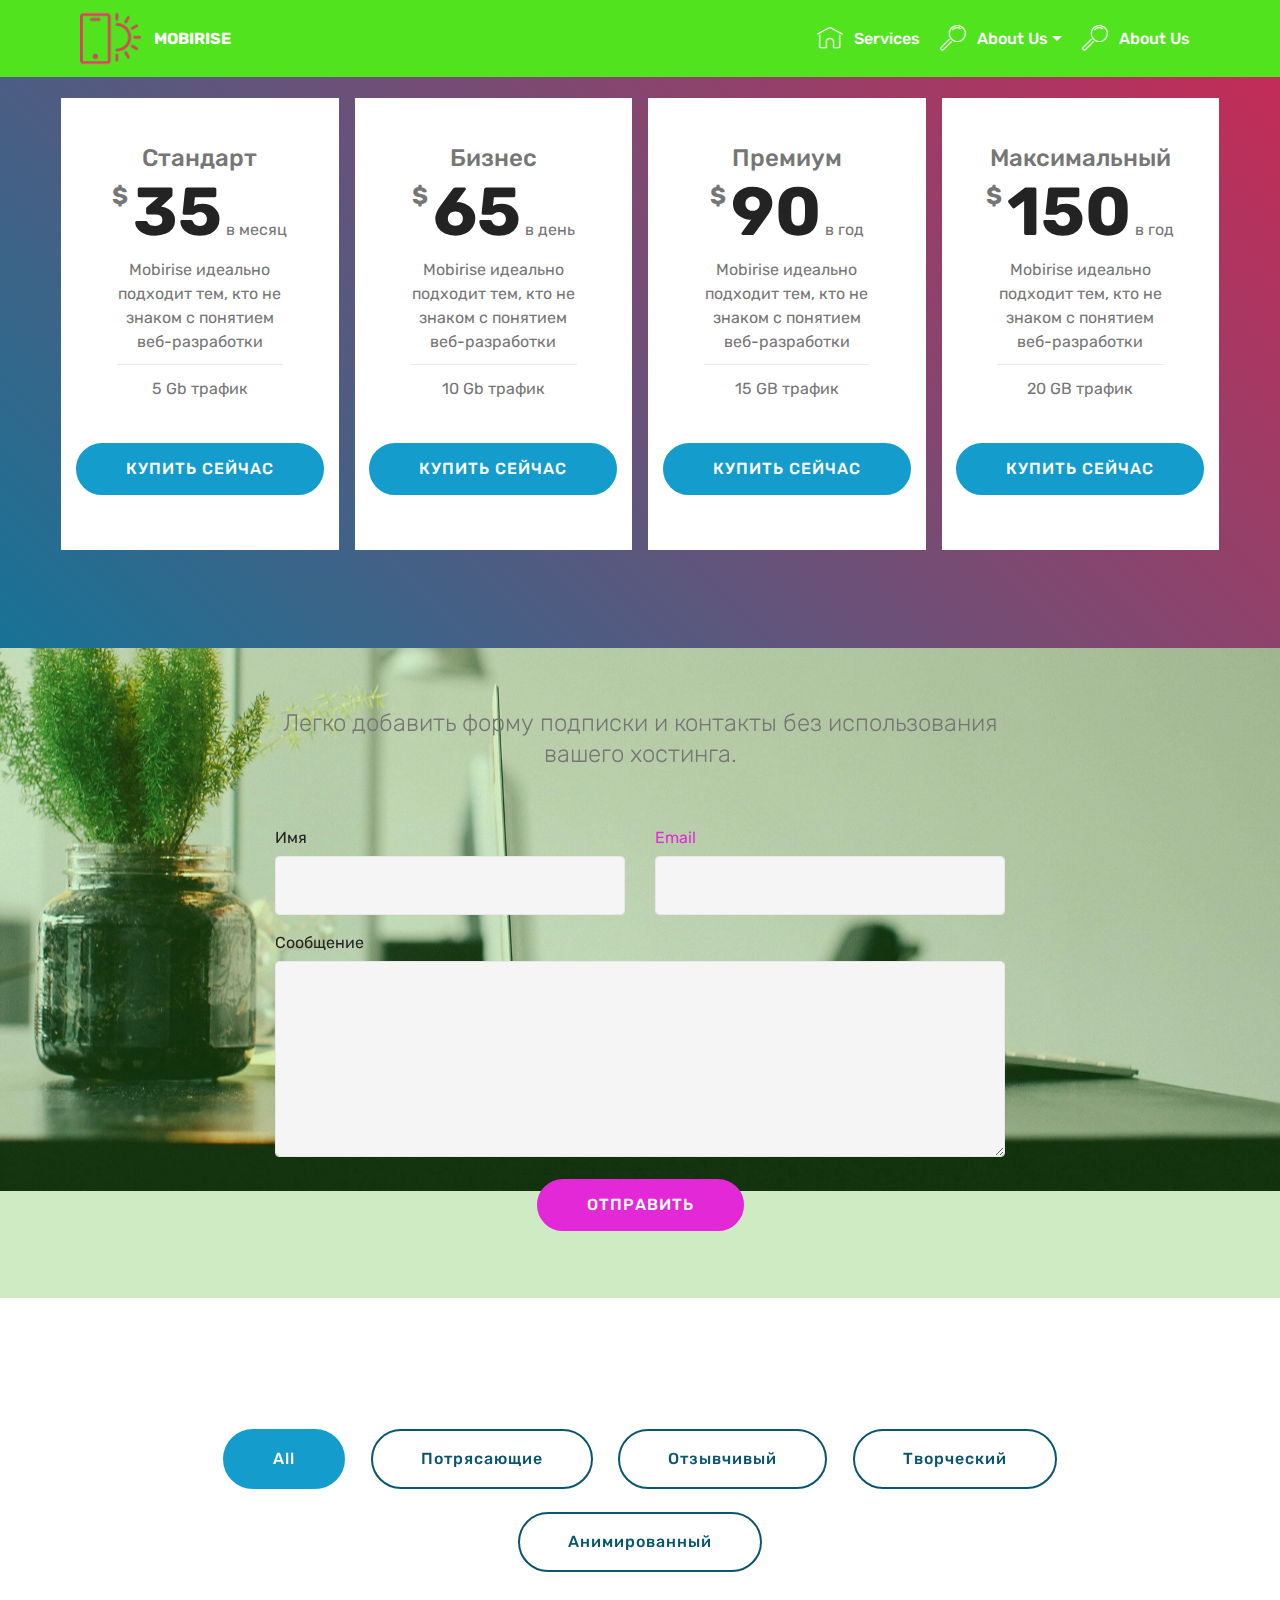
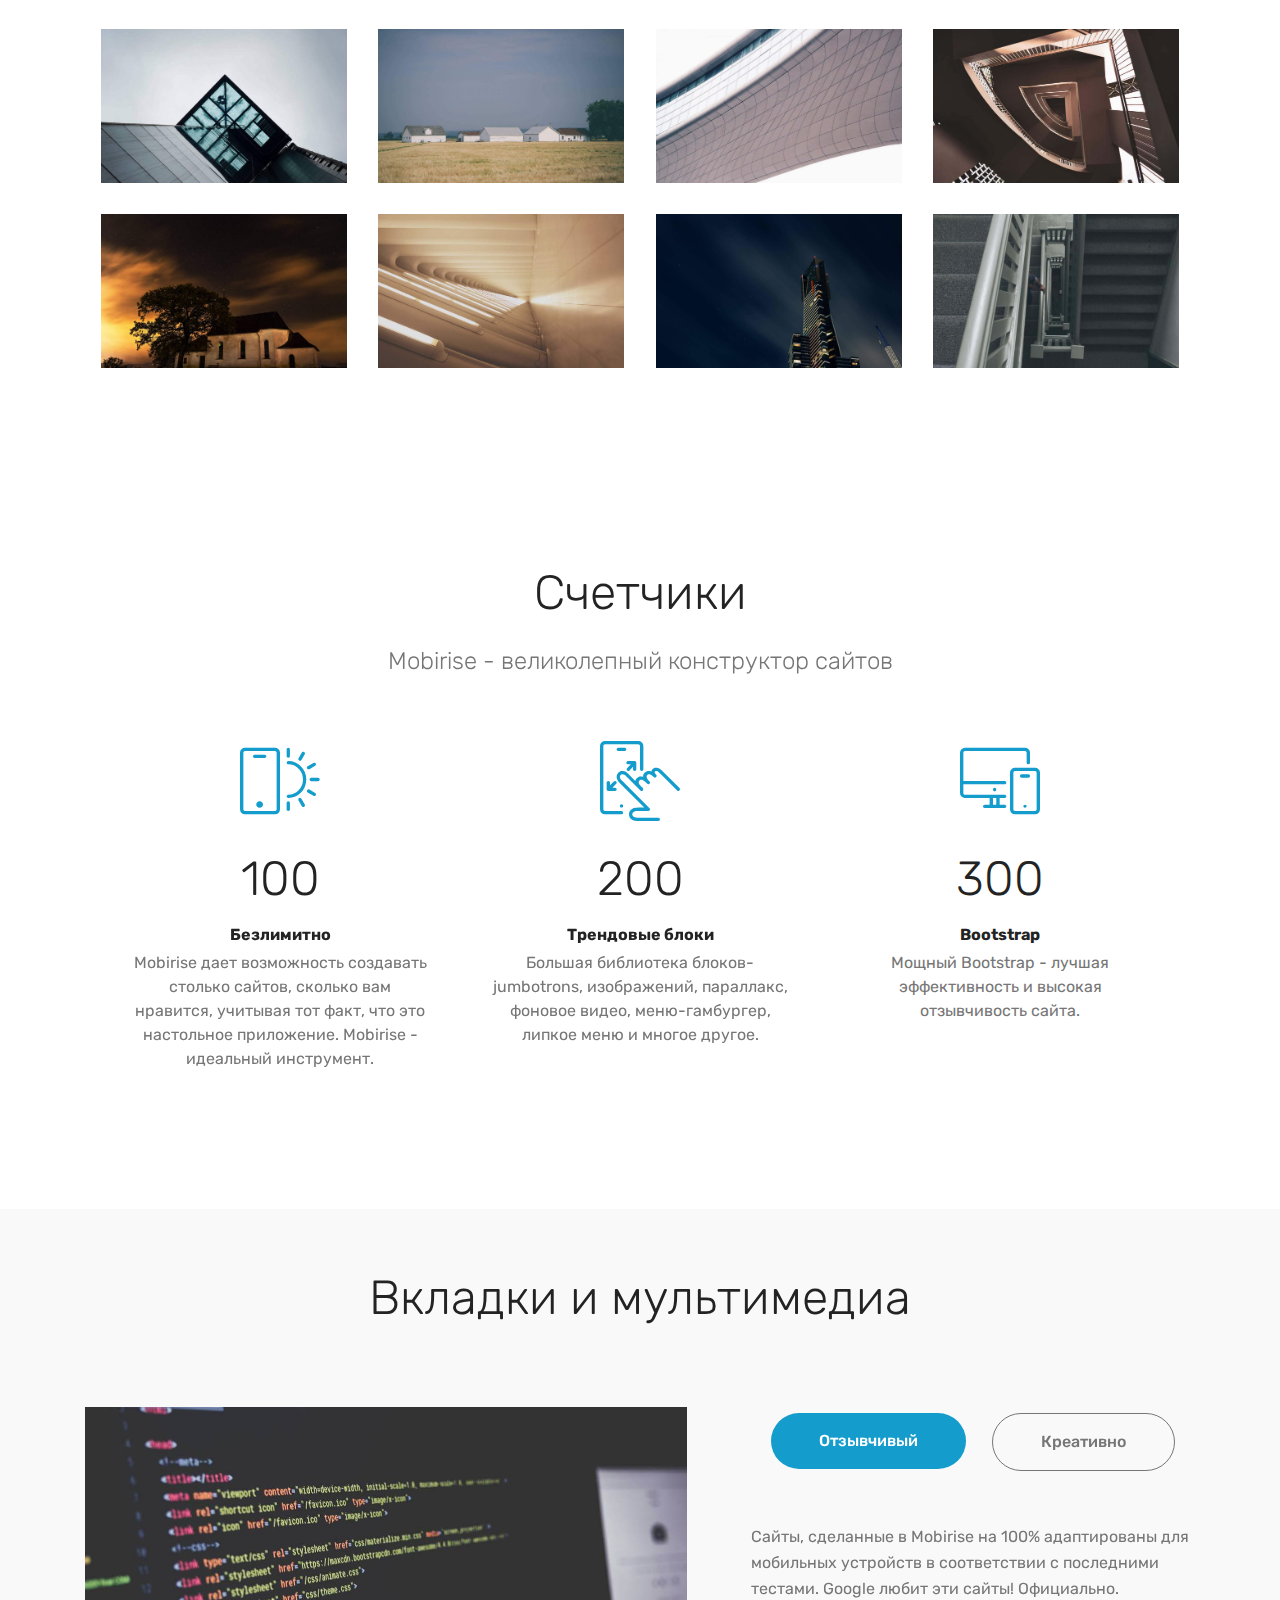
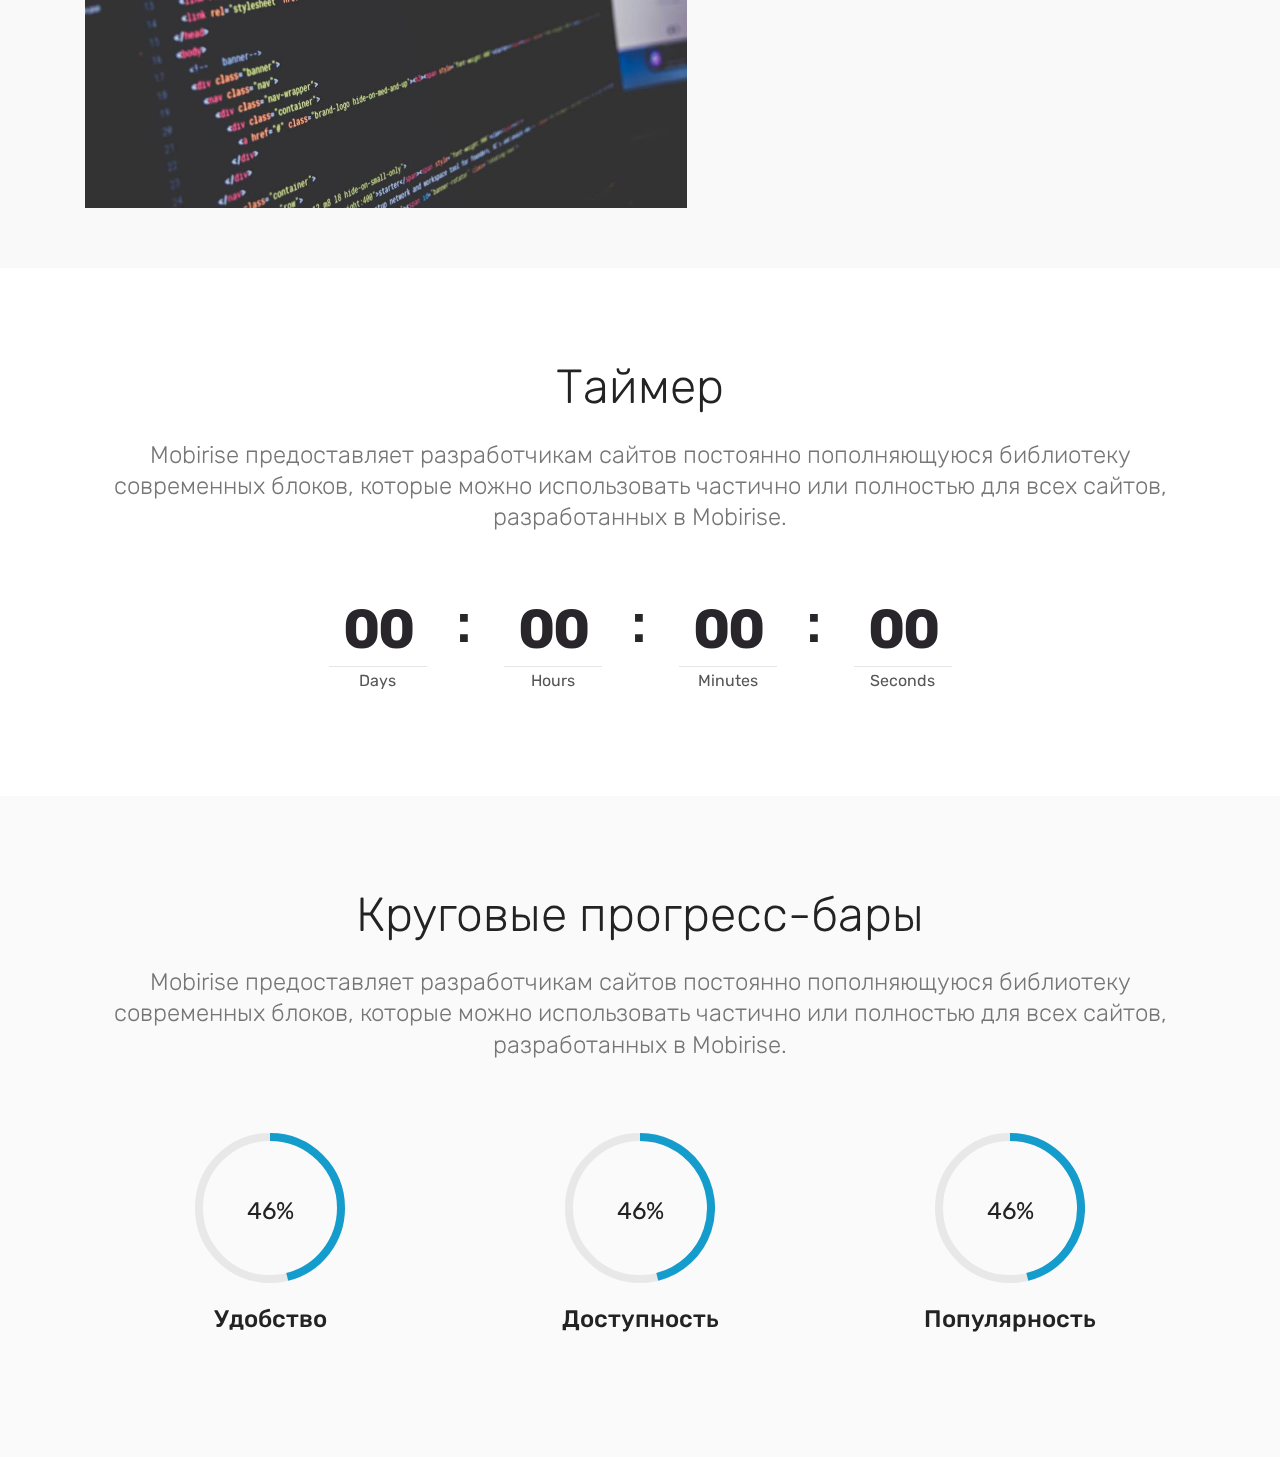
==== page1.html @ ccd6b17e "create github pages" ====
<!DOCTYPE html>
<html >
<head>
  <!-- Site made with Mobirise Website Builder v4.7.7, https://mobirise.com -->
  <meta charset="UTF-8">
  <meta http-equiv="X-UA-Compatible" content="IE=edge">
  <meta name="generator" content="Mobirise v4.7.7, mobirise.com">
  <meta name="viewport" content="width=device-width, initial-scale=1, minimum-scale=1">
  <link rel="shortcut icon" href="assets/images/logo2.png" type="image/x-icon">
  <meta name="description" content="Website Generator Description">
  <title>About</title>
  <link rel="stylesheet" href="assets/web/assets/mobirise-icons/mobirise-icons.css">
  <link rel="stylesheet" href="assets/tether/tether.min.css">
  <link rel="stylesheet" href="assets/bootstrap/css/bootstrap.min.css">
  <link rel="stylesheet" href="assets/bootstrap/css/bootstrap-grid.min.css">
  <link rel="stylesheet" href="assets/bootstrap/css/bootstrap-reboot.min.css">
  <link rel="stylesheet" href="assets/dropdown/css/style.css">
  <link rel="stylesheet" href="assets/as-pie-progress/css/progress.min.css">
  <link rel="stylesheet" href="assets/theme/css/style.css">
  <link rel="stylesheet" href="assets/gallery/style.css">
  <link rel="stylesheet" href="assets/mobirise/css/mbr-additional.css" type="text/css">
  
  
  
</head>
<body>
  <section class="menu cid-qTkzRZLJNu" once="menu" id="menu1-3">

    

    <nav class="navbar navbar-expand beta-menu navbar-dropdown align-items-center navbar-fixed-top navbar-toggleable-sm">
        <button class="navbar-toggler navbar-toggler-right" type="button" data-toggle="collapse" data-target="#navbarSupportedContent" aria-controls="navbarSupportedContent" aria-expanded="false" aria-label="Toggle navigation">
            <div class="hamburger">
                <span></span>
                <span></span>
                <span></span>
                <span></span>
            </div>
        </button>
        <div class="menu-logo">
            <div class="navbar-brand">
                <span class="navbar-logo">
                    <a href="https://mobirise.com">
                         <img src="assets/images/logo2.png" alt="Mobirise" style="height: 3.8rem;">
                    </a>
                </span>
                <span class="navbar-caption-wrap">
                    <a class="navbar-caption text-white display-4" href="https://mobirise.com">
                        MOBIRISE
                    </a>
                </span>
            </div>
        </div>
        <div class="collapse navbar-collapse" id="navbarSupportedContent">
            <ul class="navbar-nav nav-dropdown nav-right" data-app-modern-menu="true"><li class="nav-item">
                    <a class="nav-link link text-white display-4" href="index.html">
                        <span class="mbri-home mbr-iconfont mbr-iconfont-btn"></span>
                        Services
                    </a>
                </li>
                <li class="nav-item dropdown">
                    <a class="nav-link link text-white dropdown-toggle display-4" href="https://mobirise.com" data-toggle="dropdown-submenu" aria-expanded="false">
                        <span class="mbri-search mbr-iconfont mbr-iconfont-btn"></span>
                        About Us
                    </a><div class="dropdown-menu"><a class="text-white dropdown-item display-4" href="https://mobirise.com">New Item</a></div>
                </li><li class="nav-item"><a class="nav-link link text-white display-4" href="page1.html" aria-expanded="false">
                        <span class="mbri-search mbr-iconfont mbr-iconfont-btn"></span>
                        About Us
                    </a></li></ul>
            
        </div>
    </nav>
</section>

<section class="engine"><a href="https://mobirise.me/u">bootstrap responsive templates</a></section><section class="cid-qTIGCqnU1W" id="pricing-tables1-4">

    

    
    <div class="container">
        <div class="media-container-row">

            <div class="plan col-12 mx-2 my-2 justify-content-center col-lg-3">
                <div class="plan-header text-center pt-5">
                    <h3 class="plan-title mbr-fonts-style display-5">
                        Стандарт
                    </h3>
                    <div class="plan-price">
                        <span class="price-value mbr-fonts-style display-5">
                            $
                        </span>
                        <span class="price-figure mbr-fonts-style display-1">
                              35</span>
                        <small class="price-term mbr-fonts-style display-7">
                            в месяц
                        </small>
                    </div>
                </div>
                <div class="plan-body pb-5">
                    <div class="plan-list align-center">
                        <ul class="list-group list-group-flush mbr-fonts-style display-7">
                            <li class="list-group-item">
                                Mobirise идеально подходит тем, кто не знаком с понятием веб-разработки
                            </li>
                            <li class="list-group-item">
                                5 Gb трафик
                            </li>
                        </ul>
                    </div>
                    <div class="mbr-section-btn text-center pt-4">
                        <a href="https://mobirise.com" class="btn btn-primary display-4">КУПИТЬ СЕЙЧАС</a>
                    </div>
                </div>
            </div>

            <div class="plan col-12 mx-2 my-2 justify-content-center col-lg-3">
                <div class="plan-header text-center pt-5">
                    <h3 class="plan-title mbr-fonts-style display-5">
                        Бизнес
                    </h3>
                    <div class="plan-price">
                        <span class="price-value mbr-fonts-style display-5">
                            $
                        </span>
                        <span class="price-figure mbr-fonts-style display-1">
                            65</span>
                        <small class="price-term mbr-fonts-style display-7">
                            в день
                        </small>
                    </div>
                </div>
                <div class="plan-body pb-5">
                    <div class="plan-list align-center">
                        <ul class="list-group list-group-flush mbr-fonts-style display-7">
                            <li class="list-group-item">
                                Mobirise идеально подходит тем, кто не знаком с понятием веб-разработки
                            </li>
                            <li class="list-group-item">
                                10 Gb трафик
                            </li>
                        </ul>
                    </div>
                    <div class="mbr-section-btn text-center pt-4">
                        <a href="https://mobirise.com" class="btn btn-primary display-4">КУПИТЬ СЕЙЧАС</a>
                    </div>
                </div>
            </div>

            <div class="plan col-12 mx-2 my-2 justify-content-center col-lg-3">
                <div class="plan-header text-center pt-5">
                    <h3 class="plan-title mbr-fonts-style display-5">
                        Премиум
                    </h3>
                    <div class="plan-price">
                        <span class="price-value mbr-fonts-style display-5">
                            $
                        </span>
                        <span class="price-figure mbr-fonts-style display-1">
                            90</span>
                        <small class="price-term mbr-fonts-style display-7">
                            в год
                        </small>
                    </div>
                </div>
                <div class="plan-body pb-5">
                    <div class="plan-list align-center">
                        <ul class="list-group list-group-flush mbr-fonts-style display-7">
                            <li class="list-group-item">
                                Mobirise идеально подходит тем, кто не знаком с понятием веб-разработки
                            </li>
                            <li class="list-group-item">
                                15 GB трафик
                            </li>
                        </ul>
                    </div>
                    <div class="mbr-section-btn text-center pt-4">
                        <a href="https://mobirise.com" class="btn btn-primary display-4">КУПИТЬ СЕЙЧАС</a>
                    </div>
                </div>
            </div>

            <div class="plan col-12 mx-2 my-2 justify-content-center col-lg-3">
                <div class="plan-header text-center pt-5">
                    <h3 class="plan-title mbr-fonts-style display-5">
                        Максимальный
                    </h3>
                    <div class="plan-price">
                        <span class="price-value mbr-fonts-style display-5">
                            $
                        </span>
                        <span class="price-figure mbr-fonts-style display-1">
                            150</span>
                        <small class="price-term mbr-fonts-style display-7">
                            в год
                        </small>
                    </div>
                </div>
                <div class="plan-body pb-5">
                    <div class="plan-list align-center">
                        <ul class="list-group list-group-flush mbr-fonts-style display-7">
                            <li class="list-group-item">
                                Mobirise идеально подходит тем, кто не знаком с понятием веб-разработки
                            </li>
                            <li class="list-group-item">
                                20 GB трафик
                            </li>
                        </ul>
                    </div>
                    <div class="mbr-section-btn text-center pt-4">
                        <a href="https://mobirise.com" class="btn btn-primary display-4">КУПИТЬ СЕЙЧАС</a>
                    </div>
                </div>
            </div>
        </div>
    </div>
</section>

<section class="mbr-section form1 cid-qTIHn0LoJg mbr-parallax-background" id="form1-a">

    

    <div class="mbr-overlay" style="opacity: 0.2; background-color: rgb(80, 227, 30);">
    </div>
    <div class="container">
        <div class="row justify-content-center">
            <div class="title col-12 col-lg-8">
                
                <h3 class="mbr-section-subtitle align-center mbr-light pb-3 mbr-fonts-style display-5">
                    Легко добавить форму подписки и контакты без использования вашего хостинга.
                </h3>
            </div>
        </div>
    </div>
    <div class="container">
        <div class="row justify-content-center">
            <div class="media-container-column col-lg-8" data-form-type="formoid">
                    <div data-form-alert="" hidden="">Спасибо за заполнение анкеты!</div>
            
                    <form class="mbr-form" action="https://mobirise.com/" method="post" data-form-title="Mobirise Form"><input type="hidden" name="email" data-form-email="true" value="s+75MGqcy86DTGMSf+MILcSvpyCmMaPbqFFns4mMy7NUGrJ0p1JF78/EU77de7Ol6nFz6POpy0wTokrImp5S4pGObU6gATcy5Z507r/kiR5bM/2+STcdnlhFb0KBIIjC" data-form-field="Email">
                        <div class="row row-sm-offset">
                            <div class="col-md-4 multi-horizontal" data-for="name">
                                <div class="form-group">
                                    <label class="form-control-label mbr-fonts-style display-7" for="name-form1-a">Имя</label>
                                    <input type="text" class="form-control" name="name" data-form-field="Name" required="" id="name-form1-a">
                                </div>
                            </div>
                            <div class="col-md-4 multi-horizontal" data-for="email">
                                <div class="form-group">
                                    <label class="form-control-label mbr-fonts-style display-7" for="email-form1-a"><a href="page1.html#gallery2-6" class="text-success">Email</a></label>
                                    <input type="email" class="form-control" name="email" data-form-field="Email" required="" id="email-form1-a">
                                </div>
                            </div>
                            
                        </div>
                        <div class="form-group" data-for="message">
                            <label class="form-control-label mbr-fonts-style display-7" for="message-form1-a">Сообщение</label>
                            <textarea type="text" class="form-control" name="message" rows="7" data-form-field="Message" id="message-form1-a"></textarea>
                        </div>
            
                        <span class="input-group-btn"><button href="" type="submit" class="btn btn-form btn-success display-4">ОТПРАВИТЬ</button></span>
                    </form>
            </div>
        </div>
    </div>
</section>

<section class="mbr-gallery mbr-slider-carousel cid-qTIH8pXP1R" id="gallery2-6">

    

    <div class="container">
        <div><!-- Filter --><div class="mbr-gallery-filter container gallery-filter-active"><ul buttons="0"><li class="mbr-gallery-filter-all"><a class="btn btn-md btn-primary-outline active display-7" href="">All</a></li></ul></div><!-- Gallery --><div class="mbr-gallery-row"><div class="mbr-gallery-layout-default"><div><div><div class="mbr-gallery-item mbr-gallery-item--p2" data-video-url="false" data-tags="Потрясающие"><div href="#lb-gallery2-6" data-slide-to="0" data-toggle="modal"><img src="assets/images/gallery00.jpg" alt="" title=""><span class="icon-focus"></span></div></div><div class="mbr-gallery-item mbr-gallery-item--p2" data-video-url="false" data-tags="Отзывчивый"><div href="#lb-gallery2-6" data-slide-to="1" data-toggle="modal"><img src="assets/images/gallery01.jpg" alt="" title=""><span class="icon-focus"></span></div></div><div class="mbr-gallery-item mbr-gallery-item--p2" data-video-url="false" data-tags="Творческий"><div href="#lb-gallery2-6" data-slide-to="2" data-toggle="modal"><img src="assets/images/gallery02.jpg" alt="" title=""><span class="icon-focus"></span></div></div><div class="mbr-gallery-item mbr-gallery-item--p2" data-video-url="false" data-tags="Анимированный"><div href="#lb-gallery2-6" data-slide-to="3" data-toggle="modal"><img src="assets/images/gallery03.jpg" alt="" title=""><span class="icon-focus"></span></div></div><div class="mbr-gallery-item mbr-gallery-item--p2" data-video-url="false" data-tags="Потрясающие"><div href="#lb-gallery2-6" data-slide-to="4" data-toggle="modal"><img src="assets/images/gallery04.jpg" alt="" title=""><span class="icon-focus"></span></div></div><div class="mbr-gallery-item mbr-gallery-item--p2" data-video-url="false" data-tags="Потрясающие"><div href="#lb-gallery2-6" data-slide-to="5" data-toggle="modal"><img src="assets/images/gallery05.jpg" alt="" title=""><span class="icon-focus"></span></div></div><div class="mbr-gallery-item mbr-gallery-item--p2" data-video-url="false" data-tags="Отзывчивый"><div href="#lb-gallery2-6" data-slide-to="6" data-toggle="modal"><img src="assets/images/gallery06.jpg" alt="" title=""><span class="icon-focus"></span></div></div><div class="mbr-gallery-item mbr-gallery-item--p2" data-video-url="false" data-tags="Анимированный"><div href="#lb-gallery2-6" data-slide-to="7" data-toggle="modal"><img src="assets/images/gallery07.jpg" alt="" title=""><span class="icon-focus"></span></div></div></div></div><div class="clearfix"></div></div></div><!-- Lightbox --><div data-app-prevent-settings="" class="mbr-slider modal fade carousel slide" tabindex="-1" data-keyboard="true" data-interval="false" id="lb-gallery2-6"><div class="modal-dialog"><div class="modal-content"><div class="modal-body"><div class="carousel-inner"><div class="carousel-item active"><img src="assets/images/gallery00.jpg" alt="" title=""></div><div class="carousel-item"><img src="assets/images/gallery01.jpg" alt="" title=""></div><div class="carousel-item"><img src="assets/images/gallery02.jpg" alt="" title=""></div><div class="carousel-item"><img src="assets/images/gallery03.jpg" alt="" title=""></div><div class="carousel-item"><img src="assets/images/gallery04.jpg" alt="" title=""></div><div class="carousel-item"><img src="assets/images/gallery05.jpg" alt="" title=""></div><div class="carousel-item"><img src="assets/images/gallery06.jpg" alt="" title=""></div><div class="carousel-item"><img src="assets/images/gallery07.jpg" alt="" title=""></div></div><a class="carousel-control carousel-control-prev" role="button" data-slide="prev" href="#lb-gallery2-6"><span class="mbri-left mbr-iconfont" aria-hidden="true"></span><span class="sr-only">Previous</span></a><a class="carousel-control carousel-control-next" role="button" data-slide="next" href="#lb-gallery2-6"><span class="mbri-right mbr-iconfont" aria-hidden="true"></span><span class="sr-only">Next</span></a><a class="close" href="#" role="button" data-dismiss="modal"><span class="sr-only">Close</span></a></div></div></div></div></div>
    </div>

</section>

<section class="counters1 counters cid-qTIHecorVA" id="counters1-7">

    

    

    <div class="container">
        <h2 class="mbr-section-title pb-3 align-center mbr-fonts-style display-2">
            Счетчики
        </h2>
        <h3 class="mbr-section-subtitle mbr-fonts-style display-5">
            Mobirise - великолепный конструктор сайтов
        </h3>

        <div class="container pt-4 mt-2">
            <div class="media-container-row">
                <div class="card p-3 align-center col-12 col-md-6 col-lg-4">
                    <div class="panel-item p-3">
                        <div class="card-img pb-3">
                            <span class="mbri-mobirise mbr-iconfont"></span>
                        </div>

                        <div class="card-text">
                            <h3 class="count pt-3 pb-3 mbr-fonts-style display-2">
                                  100
                            </h3>
                            <h4 class="mbr-content-title mbr-bold mbr-fonts-style display-7">
                                Безлимитно
                            </h4>
                            <p class="mbr-content-text mbr-fonts-style display-7">
                                Mobirise дает возможность создавать столько сайтов, сколько вам нравится, учитывая тот факт, что это настольное приложение. Mobirise - идеальный инструмент.
                            </p>
                        </div>
                    </div>
                </div>


                <div class="card p-3 align-center col-12 col-md-6 col-lg-4">
                    <div class="panel-item p-3">
                        <div class="card-img pb-3">
                            <span class="mbri-touch-swipe mbr-iconfont"></span>
                        </div>
                        <div class="card-text">
                            <h3 class="count pt-3 pb-3 mbr-fonts-style display-2">
                                  200
                            </h3>
                            <h4 class="mbr-content-title mbr-bold mbr-fonts-style display-7">
                                Трендовые блоки
                            </h4>
                            <p class="mbr-content-text mbr-fonts-style display-7">
                                    Большая библиотека блоков-jumbotrons, изображений, параллакс, фоновое видео, меню-гамбургер, липкое меню и многое другое.
                            </p>
                        </div>
                    </div>
                </div>

                <div class="card p-3 align-center col-12 col-md-6 col-lg-4">
                    <div class="panel-item p-3">
                        <div class="card-img pb-3">
                            <span class="mbri-responsive mbr-iconfont"></span>
                        </div>
                        <div class="card-text">
                            <h3 class="count pt-3 pb-3 mbr-fonts-style display-2">
                                  300
                            </h3>
                            <h4 class="mbr-content-title mbr-bold mbr-fonts-style display-7">
                                Bootstrap
                            </h4>
                            <p class="mbr-content-text mbr-fonts-style display-7">
                                    Мощный Bootstrap - лучшая эффективность и высокая отзывчивость сайта.
                            </p>
                        </div>
                    </div>
                </div>


                
            </div>
        </div>
   </div>
</section>

<section class="tabs4 cid-qTIGGn7DnX" id="tabs4-5">

    

    

    <div class="container">
        <h2 class="mbr-section-title align-center pb-3 mbr-fonts-style display-2">
            Вкладки и мультимедиа
        </h2>
        

        <div class="media-container-row mt-5 pt-3">
            <div class="mbr-figure" style="width: 60%;">
                <img src="assets/images/03.jpg" alt="Mobirise">
            </div>
            <div class="tabs-container">
                <ul class="nav nav-tabs" role="tablist">
                    <li class="nav-item">
                        <a class="nav-link active mbr-fonts-style display-7" role="tab" data-toggle="tab" href="#tab1">
                            Отзывчивый
                        </a>
                    </li>
                    <li class="nav-item">
                        <a class="nav-link mbr-fonts-style display-7" role="tab" data-toggle="tab" href="#tab2">
                            Креативно
                        </a>
                    </li>
                    
                    
                    
                    
                </ul>
                <div class="tab-content">
                    <div id="tab1" class="tab-pane in active" role="tabpanel">
                        <div class="row">
                            <div class="col-md-12">
                                <p class="mbr-text py-5 mbr-fonts-style display-7">
                                    Сайты, сделанные в Mobirise на 100% адаптированы для мобильных устройств в соответствии с последними тестами. Google любит эти сайты! Официально.
                                </p>
                            </div>
                        </div>
                    </div>
                    <div id="tab2" class="tab-pane" role="tabpanel">
                        <div class="row">
                            <div class="col-md-12">
                                <p class="mbr-text py-5 mbr-fonts-style display-7">
                                    Mobirise темы основаны на Bootstrap 3 и Bootstrap 4 -самой мощной мобильной платформе. Даже если вы не разбираетесь в коде, вы можете стать частью большого сообщества Bootstrap.</p>
                            </div>
                        </div>
                    </div>
                    <div id="tab3" class="tab-pane" role="tabpanel">
                        <div class="row">
                            <div class="col-md-12">
                                <p class="mbr-text py-5 mbr-fonts-style display-7">
                                    Выберите из готовых блоков - полноэкранный интро, bootstrap карусель, контент-слайдер, галерею изображений с лайтбоксом, параллаксом, фоновым видео, меню-гамбургером, липким заголовок и многое другое.
                                </p>
                            </div>
                        </div>
                    </div>
                    <div id="tab4" class="tab-pane" role="tabpanel">
                        <div class="row">
                            <div class="col-md-12">
                                <p class="mbr-text py-5 mbr-fonts-style display-7">
                                    Сайты, сделанные в Mobirise на 100% адаптированы для мобильных устройств в соответствии с последними тестами. Google любит эти сайты! Официально.
                                </p>
                            </div>
                        </div>
                    </div>
                    <div id="tab5" class="tab-pane" role="tabpanel">
                        <div class="row">
                            <div class="col-md-12">
                                <p class="mbr-text py-5 mbr-fonts-style display-7">
                                    Mobirise темы основаны на Bootstrap 3 и Bootstrap 4 -самой мощной мобильной платформе. Даже если вы не разбираетесь в коде, вы можете стать частью большого сообщества Bootstrap.
                                </p>
                            </div>
                        </div>
                    </div>
                    <div id="tab6" class="tab-pane" role="tabpanel">
                        <div class="row">
                            <div class="col-md-12">
                                <p class="mbr-text py-5 mbr-fonts-style display-7">
                                    Выберите из готовых блоков - полноэкранный интро, bootstrap карусель, контент-слайдер, галерею изображений с лайтбоксом, параллаксом, фоновым видео, меню-гамбургером, липким заголовок и многое другое.
                                </p>
                            </div>
                        </div>
                    </div>
                </div>
            </div>
        </div>
    </div>
</section>

<section class="countdown1 cid-qTIHfcnly4" id="countdown1-8">
    
    
    
    <div class="container ">
        <h2 class="mbr-section-title pb-3 align-center mbr-fonts-style display-2">
            Таймер
        </h2>
        <h3 class="mbr-section-subtitle align-center mbr-fonts-style display-5">
            Mobirise предоставляет разработчикам сайтов постоянно пополняющуюся библиотеку современных блоков, которые можно использовать частично или полностью для всех сайтов, разработанных в Mobirise.
        </h3>
        
    </div>
    <div class="container countdown-cont align-center">
        <div class="daysCountdown" title="Days"></div>
        <div class="hoursCountdown" title="Hours"></div> 
        <div class="minutesCountdown" title="Minutes"></div> 
        <div class="secondsCountdown" title="Seconds"></div>
        <div class="countdown pt-5 mt-2" data-due-date="2018/01/01"> 
        </div>
    </div>
</section>

<section class="progress-bars3 cid-qTIHiKifTN" id="progress-bars3-9">
 
     

    
    
    <div class="container">
        <h2 class="mbr-section-title pb-3 align-center mbr-fonts-style display-2">
            Круговые прогресс-бары
        </h2>

        <h3 class="mbr-section-subtitle mbr-fonts-style display-5">
            Mobirise предоставляет разработчикам сайтов постоянно пополняющуюся библиотеку современных блоков, которые можно использовать частично или полностью для всех сайтов, разработанных в Mobirise.
        </h3>
    
        <div class="media-container-row pt-5 mt-2">
            <div class="card p-3 align-center">
                <div class="wrap">
                    <div class="pie_progress progress1" role="progressbar" data-goal="50">
                        <p class="pie_progress__number mbr-fonts-style display-5"></p>
                    </div>
                </div> 
                <div class="mbr-crt-title pt-3">
                    <h4 class="card-title py-2 mbr-fonts-style display-5">
                        Удобство
                    </h4>
                </div>                 
            </div>

            <div class="card p-3 align-center">
                <div class="wrap">
                    <div class="pie_progress progress2" role="progressbar" data-goal="60">
                        <p class="pie_progress__number mbr-fonts-style display-5"></p>
                    </div>
                </div> 
                <div class="mbr-crt-title pt-3">
                    <h4 class="card-title py-2 mbr-fonts-style display-5">
                        Доступность
                    </h4>
                </div>                 
            </div>

            <div class="card p-3 align-center">
                <div class="wrap">
                    <div class="pie_progress progress3" role="progressbar" data-goal="70">
                        <p class="pie_progress__number mbr-fonts-style display-5"></p>
                    </div>
                </div> 
                <div class="mbr-crt-title pt-3">
                    <h4 class="card-title py-2 mbr-fonts-style display-5">
                        Популярность
                    </h4>
                </div>                 
            </div>

            

            

            
        </div>
</div></section>


  <script src="assets/web/assets/jquery/jquery.min.js"></script>
  <script src="assets/popper/popper.min.js"></script>
  <script src="assets/tether/tether.min.js"></script>
  <script src="assets/bootstrap/js/bootstrap.min.js"></script>
  <script src="assets/smoothscroll/smooth-scroll.js"></script>
  <script src="assets/dropdown/js/script.min.js"></script>
  <script src="assets/touchswipe/jquery.touch-swipe.min.js"></script>
  <script src="assets/parallax/jarallax.min.js"></script>
  <script src="assets/masonry/masonry.pkgd.min.js"></script>
  <script src="assets/imagesloaded/imagesloaded.pkgd.min.js"></script>
  <script src="assets/bootstrapcarouselswipe/bootstrap-carousel-swipe.js"></script>
  <script src="assets/as-pie-progress/jquery-as-pie-progress.min.js"></script>
  <script src="assets/vimeoplayer/jquery.mb.vimeo_player.js"></script>
  <script src="assets/countdown/jquery.countdown.min.js"></script>
  <script src="assets/viewportchecker/jquery.viewportchecker.js"></script>
  <script src="assets/mbr-tabs/mbr-tabs.js"></script>
  <script src="assets/theme/js/script.js"></script>
  <script src="assets/slidervideo/script.js"></script>
  <script src="assets/gallery/player.min.js"></script>
  <script src="assets/gallery/script.js"></script>
  <script src="assets/formoid/formoid.min.js"></script>
  
  
</body>
</html>
---- assets/web/assets/mobirise-icons/mobirise-icons.css ----
@font-face {
  font-family: 'MobiriseIcons';
  src:  url('mobirise-icons.eot?spat4u');
  src:  url('mobirise-icons.eot?spat4u#iefix') format('embedded-opentype'),
    url('mobirise-icons.ttf?spat4u') format('truetype'),
    url('mobirise-icons.woff?spat4u') format('woff'),
    url('mobirise-icons.svg?spat4u#MobiriseIcons') format('svg');
  font-weight: normal;
  font-style: normal;
}

[class^="mbri-"], [class*=" mbri-"] {
  /* use !important to prevent issues with browser extensions that change fonts */
  font-family: MobiriseIcons !important;
  speak: none;
  font-style: normal;
  font-weight: normal;
  font-variant: normal;
  text-transform: none;
  line-height: 1;

  /* Better Font Rendering =========== */
  -webkit-font-smoothing: antialiased;
  -moz-osx-font-smoothing: grayscale;
}

.mbri-add-submenu:before {
  content: "\e900";
}
.mbri-alert:before {
  content: "\e901";
}
.mbri-align-center:before {
  content: "\e902";
}
.mbri-align-justify:before {
  content: "\e903";
}
.mbri-align-left:before {
  content: "\e904";
}
.mbri-align-right:before {
  content: "\e905";
}
.mbri-android:before {
  content: "\e906";
}
.mbri-apple:before {
  content: "\e907";
}
.mbri-arrow-down:before {
  content: "\e908";
}
.mbri-arrow-next:before {
  content: "\e909";
}
.mbri-arrow-prev:before {
  content: "\e90a";
}
.mbri-arrow-up:before {
  content: "\e90b";
}
.mbri-bold:before {
  content: "\e90c";
}
.mbri-bookmark:before {
  content: "\e90d";
}
.mbri-bootstrap:before {
  content: "\e90e";
}
.mbri-briefcase:before {
  content: "\e90f";
}
.mbri-browse:before {
  content: "\e910";
}
.mbri-bulleted-list:before {
  content: "\e911";
}
.mbri-calendar:before {
  content: "\e912";
}
.mbri-camera:before {
  content: "\e913";
}
.mbri-cart-add:before {
  content: "\e914";
}
.mbri-cart-full:before {
  content: "\e915";
}
.mbri-cash:before {
  content: "\e916";
}
.mbri-change-style:before {
  content: "\e917";
}
.mbri-chat:before {
  content: "\e918";
}
.mbri-clock:before {
  content: "\e919";
}
.mbri-close:before {
  content: "\e91a";
}
.mbri-cloud:before {
  content: "\e91b";
}
.mbri-code:before {
  content: "\e91c";
}
.mbri-contact-form:before {
  content: "\e91d";
}
.mbri-credit-card:before {
  content: "\e91e";
}
.mbri-cursor-click:before {
  content: "\e91f";
}
.mbri-cust-feedback:before {
  content: "\e920";
}
.mbri-database:before {
  content: "\e921";
}
.mbri-delivery:before {
  content: "\e922";
}
.mbri-desktop:before {
  content: "\e923";
}
.mbri-devices:before {
  content: "\e924";
}
.mbri-down:before {
  content: "\e925";
}
.mbri-download:before {
  content: "\e989";
}
.mbri-drag-n-drop:before {
  content: "\e927";
}
.mbri-drag-n-drop2:before {
  content: "\e928";
}
.mbri-edit:before {
  content: "\e929";
}
.mbri-edit2:before {
  content: "\e92a";
}
.mbri-error:before {
  content: "\e92b";
}
.mbri-extension:before {
  content: "\e92c";
}
.mbri-features:before {
  content: "\e92d";
}
.mbri-file:before {
  content: "\e92e";
}
.mbri-flag:before {
  content: "\e92f";
}
.mbri-folder:before {
  content: "\e930";
}
.mbri-gift:before {
  content: "\e931";
}
.mbri-github:before {
  content: "\e932";
}
.mbri-globe:before {
  content: "\e933";
}
.mbri-globe-2:before {
  content: "\e934";
}
.mbri-growing-chart:before {
  content: "\e935";
}
.mbri-hearth:before {
  content: "\e936";
}
.mbri-help:before {
  content: "\e937";
}
.mbri-home:before {
  content: "\e938";
}
.mbri-hot-cup:before {
  content: "\e939";
}
.mbri-idea:before {
  content: "\e93a";
}
.mbri-image-gallery:before {
  content: "\e93b";
}
.mbri-image-slider:before {
  content: "\e93c";
}
.mbri-info:before {
  content: "\e93d";
}
.mbri-italic:before {
  content: "\e93e";
}
.mbri-key:before {
  content: "\e93f";
}
.mbri-laptop:before {
  content: "\e940";
}
.mbri-layers:before {
  content: "\e941";
}
.mbri-left-right:before {
  content: "\e942";
}
.mbri-left:before {
  content: "\e943";
}
.mbri-letter:before {
  content: "\e944";
}
.mbri-like:before {
  content: "\e945";
}
.mbri-link:before {
  content: "\e946";
}
.mbri-lock:before {
  content: "\e947";
}
.mbri-login:before {
  content: "\e948";
}
.mbri-logout:before {
  content: "\e949";
}
.mbri-magic-stick:before {
  content: "\e94a";
}
.mbri-map-pin:before {
  content: "\e94b";
}
.mbri-menu:before {
  content: "\e94c";
}
.mbri-mobile:before {
  content: "\e94d";
}
.mbri-mobile2:before {
  content: "\e94e";
}
.mbri-mobirise:before {
  content: "\e94f";
}
.mbri-more-horizontal:before {
  content: "\e950";
}
.mbri-more-vertical:before {
  content: "\e951";
}
.mbri-music:before {
  content: "\e952";
}
.mbri-new-file:before {
  content: "\e953";
}
.mbri-numbered-list:before {
  content: "\e954";
}
.mbri-opened-folder:before {
  content: "\e955";
}
.mbri-pages:before {
  content: "\e956";
}
.mbri-paper-plane:before {
  content: "\e957";
}
.mbri-paperclip:before {
  content: "\e958";
}
.mbri-photo:before {
  content: "\e959";
}
.mbri-photos:before {
  content: "\e95a";
}
.mbri-pin:before {
  content: "\e95b";
}
.mbri-play:before {
  content: "\e95c";
}
.mbri-plus:before {
  content: "\e95d";
}
.mbri-preview:before {
  content: "\e95e";
}
.mbri-print:before {
  content: "\e95f";
}
.mbri-protect:before {
  content: "\e960";
}
.mbri-question:before {
  content: "\e961";
}
.mbri-quote-left:before {
  content: "\e962";
}
.mbri-quote-right:before {
  content: "\e963";
}
.mbri-refresh:before {
  content: "\e964";
}
.mbri-responsive:before {
  content: "\e965";
}
.mbri-right:before {
  content: "\e966";
}
.mbri-rocket:before {
  content: "\e967";
}
.mbri-sad-face:before {
  content: "\e968";
}
.mbri-sale:before {
  content: "\e969";
}
.mbri-save:before {
  content: "\e96a";
}
.mbri-search:before {
  content: "\e96b";
}
.mbri-setting:before {
  content: "\e96c";
}
.mbri-setting2:before {
  content: "\e96d";
}
.mbri-setting3:before {
  content: "\e96e";
}
.mbri-share:before {
  content: "\e96f";
}
.mbri-shopping-bag:before {
  content: "\e970";
}
.mbri-shopping-basket:before {
  content: "\e971";
}
.mbri-shopping-cart:before {
  content: "\e972";
}
.mbri-sites:before {
  content: "\e973";
}
.mbri-smile-face:before {
  content: "\e974";
}
.mbri-speed:before {
  content: "\e975";
}
.mbri-star:before {
  content: "\e976";
}
.mbri-success:before {
  content: "\e977";
}
.mbri-sun:before {
  content: "\e978";
}
.mbri-sun2:before {
  content: "\e979";
}
.mbri-tablet:before {
  content: "\e97a";
}
.mbri-tablet-vertical:before {
  content: "\e97b";
}
.mbri-target:before {
  content: "\e97c";
}
.mbri-timer:before {
  content: "\e97d";
}
.mbri-to-ftp:before {
  content: "\e97e";
}
.mbri-to-local-drive:before {
  content: "\e97f";
}
.mbri-touch-swipe:before {
  content: "\e980";
}
.mbri-touch:before {
  content: "\e981";
}
.mbri-trash:before {
  content: "\e982";
}
.mbri-underline:before {
  content: "\e983";
}
.mbri-unlink:before {
  content: "\e984";
}
.mbri-unlock:before {
  content: "\e985";
}
.mbri-up-down:before {
  content: "\e986";
}
.mbri-up:before {
  content: "\e987";
}
.mbri-update:before {
  content: "\e988";
}
.mbri-upload:before {
 content: "\e926"; 
}
.mbri-user:before {
  content: "\e98a";
}
.mbri-user2:before {
  content: "\e98b";
}
.mbri-users:before {
  content: "\e98c";
}
.mbri-video:before {
  content: "\e98d";
}
.mbri-video-play:before {
  content: "\e98e";
}
.mbri-watch:before {
  content: "\e98f";
}
.mbri-website-theme:before {
  content: "\e990";
}
.mbri-wifi:before {
  content: "\e991";
}
.mbri-windows:before {
  content: "\e992";
}
.mbri-zoom-out:before {
  content: "\e993";
}
.mbri-redo:before {
  content: "\e994";
}
.mbri-undo:before {
  content: "\e995";
}
---- assets/dropdown/css/style.css ----
.navbar-dropdown {
  left: 0;
  padding: 0;
  position: absolute;
  right: 0;
  top: 0;
  transition: all 0.45s ease;
  z-index: 1030;
  background: #282828; }
  .navbar-dropdown .navbar-logo {
    margin-right: 0.8rem;
    transition: margin 0.3s ease-in-out;
    vertical-align: middle; }
    .navbar-dropdown .navbar-logo img {
      height: 3.125rem;
      transition: all 0.3s ease-in-out; }
    .navbar-dropdown .navbar-logo.mbr-iconfont {
      font-size: 3.125rem;
      line-height: 3.125rem; }
  .navbar-dropdown .navbar-caption {
    font-weight: 700;
    white-space: normal;
    vertical-align: -4px;
    line-height: 3.125rem !important; }
    .navbar-dropdown .navbar-caption, .navbar-dropdown .navbar-caption:hover {
      color: inherit;
      text-decoration: none; }
  .navbar-dropdown .mbr-iconfont + .navbar-caption {
    vertical-align: -1px; }
  .navbar-dropdown.navbar-fixed-top {
    position: fixed; }
  .navbar-dropdown .navbar-brand span {
    vertical-align: -4px; }
  .navbar-dropdown.bg-color.transparent {
    background: none; }
  .navbar-dropdown.navbar-short .navbar-brand {
    padding: 0.625rem 0; }
    .navbar-dropdown.navbar-short .navbar-brand span {
      vertical-align: -1px; }
  .navbar-dropdown.navbar-short .navbar-caption {
    line-height: 2.375rem !important;
    vertical-align: -2px; }
  .navbar-dropdown.navbar-short .navbar-logo {
    margin-right: 0.5rem; }
    .navbar-dropdown.navbar-short .navbar-logo img {
      height: 2.375rem; }
    .navbar-dropdown.navbar-short .navbar-logo.mbr-iconfont {
      font-size: 2.375rem;
      line-height: 2.375rem; }
  .navbar-dropdown.navbar-short .mbr-table-cell {
    height: 3.625rem; }
  .navbar-dropdown .navbar-close {
    left: 0.6875rem;
    position: fixed;
    top: 0.75rem;
    z-index: 1000; }
  .navbar-dropdown .hamburger-icon {
    content: "";
    display: inline-block;
    vertical-align: middle;
    width: 16px;
    -webkit-box-shadow: 0 -6px 0 1px #282828,0 0 0 1px #282828,0 6px 0 1px #282828;
    -moz-box-shadow: 0 -6px 0 1px #282828,0 0 0 1px #282828,0 6px 0 1px #282828;
    box-shadow: 0 -6px 0 1px #282828,0 0 0 1px #282828,0 6px 0 1px #282828; }

.dropdown-menu .dropdown-toggle[data-toggle="dropdown-submenu"]::after {
  border-bottom: 0.35em solid transparent;
  border-left: 0.35em solid;
  border-right: 0;
  border-top: 0.35em solid transparent;
  margin-left: 0.3rem; }

.dropdown-menu .dropdown-item:focus {
  outline: 0; }

.nav-dropdown {
  font-size: 0.75rem;
  font-weight: 500;
  height: auto !important; }
  .nav-dropdown .nav-btn {
    padding-left: 1rem; }
  .nav-dropdown .link {
    margin: .667em 1.667em;
    font-weight: 500;
    padding: 0;
    transition: color .2s ease-in-out; }
    .nav-dropdown .link.dropdown-toggle {
      margin-right: 2.583em; }
      .nav-dropdown .link.dropdown-toggle::after {
        margin-left: .25rem;
        border-top: 0.35em solid;
        border-right: 0.35em solid transparent;
        border-left: 0.35em solid transparent;
        border-bottom: 0; }
      .nav-dropdown .link.dropdown-toggle[aria-expanded="true"] {
        margin: 0;
        padding: 0.667em 3.263em  0.667em 1.667em; }
  .nav-dropdown .link::after,
  .nav-dropdown .dropdown-item::after {
    color: inherit; }
  .nav-dropdown .btn {
    font-size: 0.75rem;
    font-weight: 700;
    letter-spacing: 0;
    margin-bottom: 0;
    padding-left: 1.25rem;
    padding-right: 1.25rem; }
  .nav-dropdown .dropdown-menu {
    border-radius: 0;
    border: 0;
    left: 0;
    margin: 0;
    padding-bottom: 1.25rem;
    padding-top: 1.25rem;
    position: relative; }
  .nav-dropdown .dropdown-submenu {
    margin-left: 0.125rem;
    top: 0; }
  .nav-dropdown .dropdown-item {
    font-weight: 500;
    line-height: 2;
    padding: 0.3846em 4.615em 0.3846em 1.5385em;
    position: relative;
    transition: color .2s ease-in-out, background-color .2s ease-in-out; }
    .nav-dropdown .dropdown-item::after {
      margin-top: -0.3077em;
      position: absolute;
      right: 1.1538em;
      top: 50%; }
    .nav-dropdown .dropdown-item:focus, .nav-dropdown .dropdown-item:hover {
      background: none; }

@media (max-width: 767px) {
  .nav-dropdown.navbar-toggleable-sm {
    bottom: 0;
    display: none;
    left: 0;
    overflow-x: hidden;
    position: fixed;
    top: 0;
    transform: translateX(-100%);
    -ms-transform: translateX(-100%);
    -webkit-transform: translateX(-100%);
    width: 18.75rem;
    z-index: 999; } }
.nav-dropdown.navbar-toggleable-xl {
  bottom: 0;
  display: none;
  left: 0;
  overflow-x: hidden;
  position: fixed;
  top: 0;
  transform: translateX(-100%);
  -ms-transform: translateX(-100%);
  -webkit-transform: translateX(-100%);
  width: 18.75rem;
  z-index: 999; }

.nav-dropdown-sm {
  display: block !important;
  overflow-x: hidden;
  overflow: auto;
  padding-top: 3.875rem; }
  .nav-dropdown-sm::after {
    content: "";
    display: block;
    height: 3rem;
    width: 100%; }
  .nav-dropdown-sm.collapse.in ~ .navbar-close {
    display: block !important; }
  .nav-dropdown-sm.collapsing, .nav-dropdown-sm.collapse.in {
    transform: translateX(0);
    -ms-transform: translateX(0);
    -webkit-transform: translateX(0);
    transition: all 0.25s ease-out;
    -webkit-transition: all 0.25s ease-out;
    background: #282828; }
  .nav-dropdown-sm.collapsing[aria-expanded="false"] {
    transform: translateX(-100%);
    -ms-transform: translateX(-100%);
    -webkit-transform: translateX(-100%); }
  .nav-dropdown-sm .nav-item {
    display: block;
    margin-left: 0 !important;
    padding-left: 0; }
  .nav-dropdown-sm .link,
  .nav-dropdown-sm .dropdown-item {
    border-top: 1px dotted rgba(255, 255, 255, 0.1);
    font-size: 0.8125rem;
    line-height: 1.6;
    margin: 0 !important;
    padding: 0.875rem 2.4rem 0.875rem 1.5625rem !important;
    position: relative;
    white-space: normal; }
    .nav-dropdown-sm .link:focus, .nav-dropdown-sm .link:hover,
    .nav-dropdown-sm .dropdown-item:focus,
    .nav-dropdown-sm .dropdown-item:hover {
      background: rgba(0, 0, 0, 0.2) !important;
      color: #c0a375; }
  .nav-dropdown-sm .nav-btn {
    position: relative;
    padding: 1.5625rem 1.5625rem 0 1.5625rem; }
    .nav-dropdown-sm .nav-btn::before {
      border-top: 1px dotted rgba(255, 255, 255, 0.1);
      content: "";
      left: 0;
      position: absolute;
      top: 0;
      width: 100%; }
    .nav-dropdown-sm .nav-btn + .nav-btn {
      padding-top: 0.625rem; }
      .nav-dropdown-sm .nav-btn + .nav-btn::before {
        display: none; }
  .nav-dropdown-sm .btn {
    padding: 0.625rem 0; }
  .nav-dropdown-sm .dropdown-toggle[data-toggle="dropdown-submenu"]::after {
    margin-left: .25rem;
    border-top: 0.35em solid;
    border-right: 0.35em solid transparent;
    border-left: 0.35em solid transparent;
    border-bottom: 0; }
  .nav-dropdown-sm .dropdown-toggle[data-toggle="dropdown-submenu"][aria-expanded="true"]::after {
    border-top: 0;
    border-right: 0.35em solid transparent;
    border-left: 0.35em solid transparent;
    border-bottom: 0.35em solid; }
  .nav-dropdown-sm .dropdown-menu {
    margin: 0;
    padding: 0;
    position: relative;
    top: 0;
    left: 0;
    width: 100%;
    border: 0;
    float: none;
    border-radius: 0;
    background: none; }
  .nav-dropdown-sm .dropdown-submenu {
    left: 100%;
    margin-left: 0.125rem;
    margin-top: -1.25rem;
    top: 0; }

.navbar-toggleable-sm .nav-dropdown .dropdown-menu {
  position: absolute; }

.navbar-toggleable-sm .nav-dropdown .dropdown-submenu {
  left: 100%;
  margin-left: 0.125rem;
  margin-top: -1.25rem;
  top: 0; }

.navbar-toggleable-sm.opened .nav-dropdown .dropdown-menu {
  position: relative; }

.navbar-toggleable-sm.opened .nav-dropdown .dropdown-submenu {
  left: 0;
  margin-left: 00rem;
  margin-top: 0rem;
  top: 0; }

.is-builder .nav-dropdown.collapsing {
  transition: none !important; }

/*# sourceMappingURL=style.css.map */
---- assets/as-pie-progress/css/progress.min.css ----
/**
* jQuery asPieProgress
* A jQuery plugin that animate the progress bar
* Compiled: Fri Sep 02 2016 14:07:00 GMT+0800 (CST)
* @version v0.3.4
* @link https://github.com/amazingSurge/jquery-asPieProgress
* @copyright LGPL-3.0
*/
.pie_progress{position:relative;text-align:center;-webkit-transform-style:preserve-3d;transform-style:preserve-3d}.pie_progress svg{margin:0 auto}.pie_progress__content,.pie_progress__icon,.pie_progress__label,.pie_progress__number{position:absolute;top:50%;left:0;width:100%;-webkit-transform:translateY(-50%);-ms-transform:translateY(-50%);transform:translateY(-50%)}.pie_progress__number{font-size:42px}.pie_progress__label{margin-top:32px;font-size:12px}.pie_progress__svg{position:relative;display:inline-block;width:100%;padding-bottom:100%;overflow:hidden;vertical-align:middle}.pie_progress__svg svg{position:absolute;top:0;left:0;display:inline-block}
---- assets/theme/css/style.css ----
/*!
 * Mobirise v4 theme (https://mobirise.com/)
 * Copyright 2017 Mobirise
 */
section {
  background-color: #eeeeee; }

section,
.container,
.container-fluid {
  position: relative;
  word-wrap: break-word; }

a.mbr-iconfont:hover {
  text-decoration: none; }

.article .lead p, .article .lead ul, .article .lead ol, .article .lead pre, .article .lead blockquote {
  margin-bottom: 0; }

a {
  font-style: normal;
  font-weight: 400;
  cursor: pointer; }
  a, a:hover {
    text-decoration: none; }

figure {
  margin-bottom: 0; }

body {
  color: #232323; }

h1, h2, h3, h4, h5, h6,
.h1, .h2, .h3, .h4, .h5, .h6,
.display-1, .display-2, .display-3, .display-4 {
  line-height: 1;
  word-break: break-word;
  word-wrap: break-word; }

b, strong {
  font-weight: bold; }

blockquote {
  padding: 10px 0 10px 20px;
  position: relative;
  border-left: 2px solid;
  border-color: #ff3366; }

input:-webkit-autofill, input:-webkit-autofill:hover, input:-webkit-autofill:focus, input:-webkit-autofill:active {
  transition-delay: 9999s;
  transition-property: background-color, color; }

textarea[type="hidden"] {
  display: none; }

body {
  position: relative; }

section {
  background-position: 50% 50%;
  background-repeat: no-repeat;
  background-size: cover; }
  section .mbr-background-video,
  section .mbr-background-video-preview {
    position: absolute;
    bottom: 0;
    left: 0;
    right: 0;
    top: 0; }

.hidden {
  visibility: hidden; }

.mbr-z-index20 {
  z-index: 20; }

/*! Base colors */
.mbr-white {
  color: #ffffff; }

.mbr-black {
  color: #000000; }

.mbr-bg-white {
  background-color: #ffffff; }

.mbr-bg-black {
  background-color: #000000; }

/*! Text-aligns */
.align-left {
  text-align: left; }

.align-center {
  text-align: center; }

.align-right {
  text-align: right; }

@media (max-width: 767px) {
  .align-left, .align-center, .align-right, .mbr-section-btn, .mbr-section-title {
    text-align: center; } }
/*! Font-weight  */
.mbr-light {
  font-weight: 300; }

.mbr-regular {
  font-weight: 400; }

.mbr-semibold {
  font-weight: 500; }

.mbr-bold {
  font-weight: 700; }

/*! Media  */
.media-size-item {
  -webkit-flex: 1 1 auto;
  -moz-flex: 1 1 auto;
  -ms-flex: 1 1 auto;
  -o-flex: 1 1 auto;
  flex: 1 1 auto; }

.media-content {
  -webkit-flex-basis: 100%;
  flex-basis: 100%; }

.media-container-row {
  display: -ms-flexbox;
  display: -webkit-flex;
  display: flex;
  -webkit-flex-direction: row;
  -ms-flex-direction: row;
  flex-direction: row;
  -webkit-flex-wrap: wrap;
  -ms-flex-wrap: wrap;
  flex-wrap: wrap;
  -webkit-justify-content: center;
  -ms-flex-pack: center;
  justify-content: center;
  -webkit-align-content: center;
  -ms-flex-line-pack: center;
  align-content: center;
  -webkit-align-items: start;
  -ms-flex-align: start;
  align-items: start; }
  .media-container-row .media-size-item {
    width: 400px; }

.media-container-column {
  display: -ms-flexbox;
  display: -webkit-flex;
  display: flex;
  -webkit-flex-direction: column;
  -ms-flex-direction: column;
  flex-direction: column;
  -webkit-flex-wrap: wrap;
  -ms-flex-wrap: wrap;
  flex-wrap: wrap;
  -webkit-justify-content: center;
  -ms-flex-pack: center;
  justify-content: center;
  -webkit-align-content: center;
  -ms-flex-line-pack: center;
  align-content: center;
  -webkit-align-items: stretch;
  -ms-flex-align: stretch;
  align-items: stretch; }
  .media-container-column > * {
    width: 100%; }

@media (min-width: 992px) {
  .media-container-row {
    -webkit-flex-wrap: nowrap;
    -ms-flex-wrap: nowrap;
    flex-wrap: nowrap; } }
figure {
  overflow: hidden; }

figure[mbr-media-size] {
  transition: width 0.1s; }

.mbr-figure img, .mbr-figure iframe {
  display: block;
  width: 100%; }

.card {
  background-color: transparent;
  border: none; }

.card-img {
  text-align: center;
  flex-shrink: 0; }

.media {
  max-width: 100%;
  margin: 0 auto; }

.mbr-figure {
  -ms-flex-item-align: center;
  -ms-grid-row-align: center;
  -webkit-align-self: center;
  align-self: center; }

.media-container > div {
  max-width: 100%; }

.mbr-figure img, .card-img img {
  width: 100%; }

@media (max-width: 991px) {
  .media-size-item {
    width: auto !important; }

  .media {
    width: auto; }

  .mbr-figure {
    width: 100% !important; } }
/*! Buttons */
.mbr-section-btn {
  margin-left: -.25rem;
  margin-right: -.25rem;
  font-size: 0; }

nav .mbr-section-btn {
  margin-left: 0rem;
  margin-right: 0rem; }

/*! Btn icon margin */
.btn .mbr-iconfont, .btn.btn-sm .mbr-iconfont {
  cursor: pointer;
  margin-right: 0.5rem; }

.btn.btn-md .mbr-iconfont, .btn.btn-md .mbr-iconfont {
  margin-right: 0.8rem; }

.mbr-regular {
  font-weight: 400; }

.mbr-semibold {
  font-weight: 500; }

.mbr-bold {
  font-weight: 700; }

[type="submit"] {
  -webkit-appearance: none; }

/*! Full-screen */
.mbr-fullscreen .mbr-overlay {
  min-height: 100vh; }

.mbr-fullscreen {
  display: flex;
  display: -webkit-flex;
  display: -moz-flex;
  display: -ms-flex;
  display: -o-flex;
  align-items: center;
  -webkit-align-items: center;
  min-height: 100vh;
  padding-top: 3rem;
  padding-bottom: 3rem; }

/*! Map */
.map {
  height: 25rem;
  position: relative; }
  .map iframe {
    width: 100%;
    height: 100%; }

/* Form */
.form-asterisk {
  font-family: initial;
  position: absolute;
  top: -2px;
  font-weight: normal; }

/*! Scroll to top arrow */
.mbr-arrow-up {
  bottom: 25px;
  right: 90px;
  position: fixed;
  text-align: right;
  z-index: 5000;
  color: #ffffff;
  font-size: 32px;
  transform: rotate(180deg);
  -webkit-transform: rotate(180deg); }

.mbr-arrow-up a {
  background: rgba(0, 0, 0, 0.2);
  border-radius: 3px;
  color: #fff;
  display: inline-block;
  height: 60px;
  width: 60px;
  outline-style: none !important;
  position: relative;
  text-decoration: none;
  transition: all .3s ease-in-out;
  cursor: pointer;
  text-align: center; }
  .mbr-arrow-up a:hover {
    background-color: rgba(0, 0, 0, 0.4); }
  .mbr-arrow-up a i {
    line-height: 60px; }

.mbr-arrow-up-icon {
  display: block;
  color: #fff; }

.mbr-arrow-up-icon::before {
  content: "\203a";
  display: inline-block;
  font-family: serif;
  font-size: 32px;
  line-height: 1;
  font-style: normal;
  position: relative;
  top: 6px;
  left: -4px;
  -webkit-transform: rotate(-90deg);
  transform: rotate(-90deg); }

/*! Arrow Down */
.mbr-arrow {
  position: absolute;
  bottom: 45px;
  left: 50%;
  width: 60px;
  height: 60px;
  cursor: pointer;
  background-color: rgba(80, 80, 80, 0.5);
  border-radius: 50%;
  -webkit-transform: translateX(-50%);
  transform: translateX(-50%); }
  .mbr-arrow > a {
    display: inline-block;
    text-decoration: none;
    outline-style: none;
    -webkit-animation: arrowdown 1.7s ease-in-out infinite;
    animation: arrowdown 1.7s ease-in-out infinite; }
    .mbr-arrow > a > i {
      position: absolute;
      top: -2px;
      left: 15px;
      font-size: 2rem; }

@keyframes arrowdown {
  0% {
    transform: translateY(0px);
    -webkit-transform: translateY(0px); }
  50% {
    transform: translateY(-5px);
    -webkit-transform: translateY(-5px); }
  100% {
    transform: translateY(0px);
    -webkit-transform: translateY(0px); } }
@-webkit-keyframes arrowdown {
  0% {
    transform: translateY(0px);
    -webkit-transform: translateY(0px); }
  50% {
    transform: translateY(-5px);
    -webkit-transform: translateY(-5px); }
  100% {
    transform: translateY(0px);
    -webkit-transform: translateY(0px); } }
@media (max-width: 500px) {
  .mbr-arrow-up {
    left: 50%;
    right: auto;
    transform: translateX(-50%) rotate(180deg);
    -webkit-transform: translateX(-50%) rotate(180deg); } }
/*Gradients animation*/
@keyframes gradient-animation {
  from {
    background-position: 0% 100%;
    animation-timing-function: ease-in-out; }
  to {
    background-position: 100% 0%;
    animation-timing-function: ease-in-out; } }
@-webkit-keyframes gradient-animation {
  from {
    background-position: 0% 100%;
    animation-timing-function: ease-in-out; }
  to {
    background-position: 100% 0%;
    animation-timing-function: ease-in-out; } }
.bg-gradient {
  background-size: 200% 200%;
  animation: gradient-animation 5s infinite alternate;
  -webkit-animation: gradient-animation 5s infinite alternate; }

.menu .navbar-brand {
  display: -webkit-flex; }
  .menu .navbar-brand span {
    display: flex;
    display: -webkit-flex; }
  .menu .navbar-brand .navbar-caption-wrap {
    display: -webkit-flex; }
  .menu .navbar-brand .navbar-logo img {
    display: -webkit-flex; }
@media (min-width: 768px) and (max-width: 991px) {
  .menu .navbar-toggleable-sm .navbar-nav {
    display: -webkit-box;
    display: -webkit-flex;
    display: -ms-flexbox; } }
@media (min-width: 992px) {
  .menu .navbar-nav.nav-dropdown {
    display: -webkit-flex; }
  .menu .navbar-toggleable-sm .navbar-collapse {
    display: -webkit-flex !important; } }

/*# sourceMappingURL=style.css.map */
.engine {
	position: absolute;
	text-indent: -2400px;
	text-align: center;
	padding: 0;
	top: 0;
	left: -2400px;
}
---- assets/gallery/style.css ----
/*-------

   Gallery

-------*/
.mbr-gallery .mbr-gallery-item {
  position: relative;
  display: inline-block;
  width: 25%;
  cursor: pointer; }

@media (max-width: 768px) {
  .mbr-gallery .mbr-gallery-item {
    width: 50%; } }
@media (max-width: 400px) {
  .mbr-gallery .mbr-gallery-item {
    width: 100%; } }
.mbr-gallery .icon-focus,
.mbr-gallery .icon-video {
  position: absolute;
  top: calc(50% - 32px);
  left: calc(50% - 24px);
  font-family: 'MobiriseIcons' !important;
  font-size: 3rem !important;
  color: #fff;
  opacity: 0;
  transition: .2s opacity ease-in-out;
  z-index: 5; }

.mbr-gallery .icon-focus::before {
  content: '\e96b'; }

.mbr-gallery .icon-video::before {
  content: '\e95c'; }

.mbr-gallery .mbr-gallery-item > div:hover .icon-focus,
.mbr-gallery .mbr-gallery-item > div:hover .icon-video {
  opacity: 1; }

.mbr-gallery .mbr-gallery-item img {
  width: 100%;
  opacity: 1;
  -webkit-transition: .2s opacity ease-in-out;
  transition: .2s opacity ease-in-out; }

.mbr-gallery .mbr-gallery-item > div:hover img {
  opacity: 1; }

.mbr-gallery .mbr-gallery-item > div {
  background: #fff;
  display: block;
  outline: none;
  position: relative; }

.mbr-gallery .mbr-gallery-item .icon {
  -webkit-transform: translateX(-50%) translateY(-50%);
  -webkit-transition: .2s opacity ease-in-out;
  color: #000;
  font-size: 30px;
  height: 69px;
  left: 50%;
  opacity: 0;
  position: absolute;
  top: 50%;
  transform: translateX(-50%) translateY(-50%);
  transition: .2s opacity ease-in-out;
  width: 69px; }

.mbr-gallery .mbr-gallery-item .icon::after,
.mbr-gallery .mbr-gallery-item .icon::before {
  content: '';
  display: block;
  position: absolute;
  height: 69px;
  width: 1px;
  margin-left: 34.5px;
  background-color: #fff; }

.mbr-gallery .mbr-gallery-item .icon::after {
  width: 69px;
  height: 1px;
  margin-left: 0;
  margin-top: 34.5px; }

.mbr-gallery .mbr-gallery-item > div:hover .icon {
  opacity: 1; }

.mbr-gallery .mbr-gallery-item > div:hover::before {
  opacity: .9; }

.mbr-gallery .mbr-gallery-item > div:hover .mbr-gallery-title {
  background: transparent !important; }

/* remove spacing */
.mbr-gallery .mbr-gallery-row.no-gutter {
  margin: 0; }

.mbr-gallery .mbr-gallery-row.no-gutter .mbr-gallery-item {
  padding: 0; }

/* container */
.mbr-gallery .container.mbr-gallery-layout-default {
  padding: 93px 0; }

/* fix horizontal scrollbar */
.mbr-gallery .mbr-gallery-layout-article,
.mbr-gallery .mbr-gallery-layout-default {
  overflow: hidden; }

/* lightbox */
.mbr-gallery .modal {
  position: fixed;
  overflow: hidden;
  padding-right: 0 !important; }

.mbr-gallery .modal-content {
  border-radius: 0;
  border: none;
  background: transparent; }

.mbr-gallery .modal-body {
  padding: 0; }

.mbr-gallery .modal-body img {
  width: 100%; }

.mbr-gallery .modal .close {
  position: fixed;
  background: #1b1b1b;
  opacity: .5;
  font-size: 35px;
  font-weight: 300;
  width: 70px;
  height: 70px;
  border-radius: 50%;
  color: #fff;
  top: 2.5rem;
  right: 2.5rem;
  line-height: 70px;
  border: none;
  text-align: center;
  text-shadow: none;
  z-index: 5;
  -webkit-transition: opacity .3s ease;
  -moz-transition: opacity .3s ease;
  -o-transition: opacity .3s ease;
  transition: opacity .3s ease;
  font-family: 'MobiriseIcons'; }
  .mbr-gallery .modal .close::before {
    content: '\e91a'; }

.mbr-gallery .modal .close:hover {
  opacity: 1;
  background: #000;
  color: #fff; }

.mbr-gallery .modal-dialog {
  max-width: 100% !important; }

.mbr-gallery .modal.in .modal-dialog {
  margin: 0 auto; }

/* modal back color opacity */
.modal-backdrop.in {
  opacity: .8;
  filter: alpha(opacity=80); }

@media (max-width: 768px) {
  .mbr-gallery .carousel-control,
  .mbr-gallery .carousel-indicators,
  .mbr-gallery .modal .close {
    position: fixed; } }
/* fix fade in effect */
.mbr-gallery .modal.fade .modal-dialog {
  -webkit-transition: margin-top .3s ease-out;
  -moz-transition: margin-top .3s ease-out;
  -o-transition: margin-top .3s ease-out;
  transition: margin-top .3s ease-out; }

.mbr-gallery .modal.fade .modal-dialog,
.mbr-gallery .modal.in .modal-dialog {
  -webkit-transform: none;
  -ms-transform: none;
  -o-transform: none;
  transform: none; }

/*-------

   Slider

-------*/
.mbr-slider .carousel-inner > .active,
.mbr-slider .carousel-inner > .next,
.mbr-slider .carousel-inner > .prev {
  display: table; }

.mbr-slider .carousel-control {
  position: absolute;
  width: 70px;
  height: 70px;
  top: 50%;
  margin-top: -35px;
  line-height: 70px;
  border-radius: 50%;
  font-size: 35px;
  border: 0;
  opacity: .5;
  text-shadow: none;
  z-index: 5;
  color: #fff;
  -webkit-transition: all .2s ease-in-out 0s;
  -o-transition: all .2s ease-in-out 0s;
  transition: all .2s ease-in-out 0s; }

.mbr-gallery .mbr-slider .carousel-control {
  position: fixed; }

@media (max-width: 991px) {
  .mbr-gallery .mbr-slider .carousel-control {
    bottom: 2.5rem;
    margin-top: 0;
    top: auto;
    z-index: 17; } }
.mbr-gallery .mbr-slider .carousel-inner > .active {
  display: block; }

.mbr-slider .carousel-control.left {
  left: 0;
  margin-left: 2.5rem; }

.mbr-slider .carousel-control.right {
  right: 0;
  margin-right: 2.5rem; }

.mbr-slider .carousel-control .icon-next,
.mbr-slider .carousel-control .icon-prev {
  margin-top: -18px;
  font-size: 40px;
  line-height: 27px; }

.mbr-slider .carousel-control:hover {
  background: #1b1b1b;
  color: #fff;
  opacity: 1; }

.mbr-slider .carousel-indicators {
  position: absolute;
  bottom: 0;
  margin-bottom: 1.5rem !important; }

@media (max-width: 543px) {
  .mbr-slider .carousel-indicators {
    display: none; } }
.carousel-indicators .active,
.carousel-indicators li {
  width: 15px;
  height: 15px;
  margin: 3px;
  background: #1b1b1b;
  border: 0;
  opacity: .5; }

.carousel-indicators .active {
  border: 4px solid #1b1b1b;
  background: #fff; }

.carousel-indicators li {
  max-width: 15px;
  max-height: 15px;
  margin: 3px;
  background: #1b1b1b;
  border: 0;
  border-radius: 50%;
  opacity: .5; }

.carousel-indicators li.active {
  border: 4px solid #1b1b1b;
  background: #fff; }

.container .carousel-indicators {
  margin-bottom: 3px; }

.mbr-gallery .mbr-slider .carousel-indicators {
  position: fixed;
  margin-bottom: 2.5rem !important; }

@media (max-width: 991px) {
  .mbr-gallery .mbr-slider .carousel-indicators {
    margin-bottom: 3.625rem !important;
    padding-left: 2.5rem;
    padding-right: 2.5rem; } }
.mbr-slider .carousel-indicators .active,
.mbr-slider .carousel-indicators li {
  width: 20px;
  height: 20px;
  margin: 3px;
  background: #1b1b1b;
  border: 0;
  opacity: .5; }

.mbr-slider .carousel-indicators .active {
  border: 4px solid #1b1b1b;
  background: #fff; }

@media (max-width: 767px) {
  .mbr-slider .carousel-control {
    top: auto;
    bottom: 20px; }

  .mbr-slider > .container .carousel-control {
    margin-bottom: 0; } }
/* boxed slider */
.mbr-slider > .boxed-slider {
  position: relative;
  padding: 93px 0; }

.mbr-slider > .boxed-slider > div {
  position: relative; }

.mbr-slider > .container img {
  width: 100%; }

.mbr-slider > .container img + .row {
  position: absolute;
  top: 50%;
  left: 0;
  right: 0;
  -webkit-transform: translateY(-50%);
  -moz-transform: translateY(-50%);
  transform: translateY(-50%);
  z-index: 2; }

.mbr-slider .mbr-section {
  padding: 0;
  background-attachment: scroll; }

.mbr-slider .mbr-table-cell {
  padding: 0; }

.mbr-slider > .container .carousel-indicators {
  margin-bottom: 3px; }

/* article slider */
.mbr-slider > .article-slider .mbr-section,
.mbr-slider > .article-slider .mbr-section .mbr-table-cell {
  padding-top: 0;
  padding-bottom: 0; }

.modal-backdrop.show {
  opacity: .7; }

.video-container .mbr-background-video iframe {
  width: 100%;
  height: 100%; }

.mbr-gallery-item__hided {
  position: absolute !important;
  left: 0 !important;
  width: 0 !important;
  height: 0;
  padding: 0 !important; }

.mbr-gallery-item__hided img {
  display: none !important; }

.mbr-gallery-item__hided span {
  display: none !important; }

.mbr-gallery-filter {
  padding-top: 30px;
  padding-bottom: 30px;
  text-align: center; }
  .mbr-gallery-filter li {
    display: inline-block;
    padding: 5px 0;
    transition: all .3s ease-out; }
    .mbr-gallery-filter li .btn {
      cursor: pointer; }
  .mbr-gallery-filter.gallery-filter__bg li {
    color: #fff; }
  .mbr-gallery-filter.gallery-filter__bg .active {
    color: #000;
    background-color: #fff; }
  .mbr-gallery-filter ul {
    display: inline-block;
    width: 100%;
    padding-left: 0;
    margin-bottom: 0;
    list-style: none; }

.mbr-gallery-item > div {
  position: relative; }

.mbr-gallery-item--p1 {
  padding: 0.5rem; }

.mbr-gallery-item--p2 {
  padding: 1rem; }

.mbr-gallery-item--p3 {
  padding: 1.5rem; }

.mbr-gallery-item--p4 {
  padding: 2rem; }

.mbr-gallery-item--p5 {
  padding: 2.5rem; }

.mbr-gallery-item--p6 {
  padding: 3rem; }

.mbr-gallery .mbr-gallery-item--p4 {
  width: 33.333%; }

.mbr-gallery .mbr-gallery-item--p6, .mbr-gallery .mbr-gallery-item--p5 {
  width: 50%; }

@media (max-width: 992px) {
  .mbr-gallery-item--p1 {
    padding: 0.5rem; }

  .mbr-gallery-item--p2 {
    padding: 0.8rem; }

  .mbr-gallery-item--p3 {
    padding: 1rem; }

  .mbr-gallery-item--p4 {
    padding: 1.5rem; }

  .mbr-gallery-item--p5 {
    padding: 1.8rem; }

  .mbr-gallery-item--p6 {
    padding: 2rem; }

  .mbr-gallery .mbr-gallery-item--p2,
  .mbr-gallery .mbr-gallery-item--p3 {
    width: 50%; }

  .mbr-gallery .mbr-gallery-item--p6,
  .mbr-gallery .mbr-gallery-item--p5,
  .mbr-gallery .mbr-gallery-item--p4 {
    width: 100%; } }
@media (max-width: 400px) {
  .mbr-gallery .mbr-gallery-item--p3,
  .mbr-gallery .mbr-gallery-item--p2,
  .mbr-gallery .mbr-gallery-item--p1 {
    width: 100%; } }

/*# sourceMappingURL=style.css.map */
---- assets/mobirise/css/mbr-additional.css ----
@import url(https://fonts.googleapis.com/css?family=Rubik:300,300i,400,400i,500,500i,700,700i,900,900i);





body {
  font-style: normal;
  line-height: 1.5;
}
.mbr-section-title {
  font-style: normal;
  line-height: 1.2;
}
.mbr-section-subtitle {
  line-height: 1.3;
}
.mbr-text {
  font-style: normal;
  line-height: 1.6;
}
.display-1 {
  font-family: 'Rubik', sans-serif;
  font-size: 4.25rem;
}
.display-1 > .mbr-iconfont {
  font-size: 6.8rem;
}
.display-2 {
  font-family: 'Rubik', sans-serif;
  font-size: 3rem;
}
.display-2 > .mbr-iconfont {
  font-size: 4.8rem;
}
.display-4 {
  font-family: 'Rubik', sans-serif;
  font-size: 1rem;
}
.display-4 > .mbr-iconfont {
  font-size: 1.6rem;
}
.display-5 {
  font-family: 'Rubik', sans-serif;
  font-size: 1.5rem;
}
.display-5 > .mbr-iconfont {
  font-size: 2.4rem;
}
.display-7 {
  font-family: 'Rubik', sans-serif;
  font-size: 1rem;
}
.display-7 > .mbr-iconfont {
  font-size: 1.6rem;
}
/* ---- Fluid typography for mobile devices ---- */
/* 1.4 - font scale ratio ( bootstrap == 1.42857 ) */
/* 100vw - current viewport width */
/* (48 - 20)  48 == 48rem == 768px, 20 == 20rem == 320px(minimal supported viewport) */
/* 0.65 - min scale variable, may vary */
@media (max-width: 768px) {
  .display-1 {
    font-size: 3.4rem;
    font-size: calc( 2.1374999999999997rem + (4.25 - 2.1374999999999997) * ((100vw - 20rem) / (48 - 20)));
    line-height: calc( 1.4 * (2.1374999999999997rem + (4.25 - 2.1374999999999997) * ((100vw - 20rem) / (48 - 20))));
  }
  .display-2 {
    font-size: 2.4rem;
    font-size: calc( 1.7rem + (3 - 1.7) * ((100vw - 20rem) / (48 - 20)));
    line-height: calc( 1.4 * (1.7rem + (3 - 1.7) * ((100vw - 20rem) / (48 - 20))));
  }
  .display-4 {
    font-size: 0.8rem;
    font-size: calc( 1rem + (1 - 1) * ((100vw - 20rem) / (48 - 20)));
    line-height: calc( 1.4 * (1rem + (1 - 1) * ((100vw - 20rem) / (48 - 20))));
  }
  .display-5 {
    font-size: 1.2rem;
    font-size: calc( 1.175rem + (1.5 - 1.175) * ((100vw - 20rem) / (48 - 20)));
    line-height: calc( 1.4 * (1.175rem + (1.5 - 1.175) * ((100vw - 20rem) / (48 - 20))));
  }
}
/* Buttons */
.btn {
  font-weight: 500;
  border-width: 2px;
  font-style: normal;
  letter-spacing: 1px;
  margin: .4rem .8rem;
  white-space: normal;
  -webkit-transition: all 0.3s ease-in-out;
  -moz-transition: all 0.3s ease-in-out;
  transition: all 0.3s ease-in-out;
  padding: 1rem 3rem;
  border-radius: 3px;
  display: inline-flex;
  align-items: center;
  justify-content: center;
  word-break: break-word;
}
.btn-sm {
  font-weight: 500;
  letter-spacing: 1px;
  -webkit-transition: all 0.3s ease-in-out;
  -moz-transition: all 0.3s ease-in-out;
  transition: all 0.3s ease-in-out;
  padding: 0.6rem 1.5rem;
  border-radius: 3px;
}
.btn-md {
  font-weight: 500;
  letter-spacing: 1px;
  margin: .4rem .8rem !important;
  -webkit-transition: all 0.3s ease-in-out;
  -moz-transition: all 0.3s ease-in-out;
  transition: all 0.3s ease-in-out;
  padding: 1rem 3rem;
  border-radius: 3px;
}
.btn-lg {
  font-weight: 500;
  letter-spacing: 1px;
  margin: .4rem .8rem !important;
  -webkit-transition: all 0.3s ease-in-out;
  -moz-transition: all 0.3s ease-in-out;
  transition: all 0.3s ease-in-out;
  padding: 1.2rem 3.2rem;
  border-radius: 3px;
}
.bg-primary {
  background-color: #149dcc !important;
}
.bg-success {
  background-color: #e228d7 !important;
}
.bg-info {
  background-color: #82786e !important;
}
.bg-warning {
  background-color: #879a9f !important;
}
.bg-danger {
  background-color: #b1a374 !important;
}
.btn-primary,
.btn-primary:active {
  background-color: #149dcc !important;
  border-color: #149dcc !important;
  color: #ffffff !important;
}
.btn-primary:hover,
.btn-primary:focus,
.btn-primary.focus,
.btn-primary.active {
  color: #ffffff !important;
  background-color: #0d6786 !important;
  border-color: #0d6786 !important;
}
.btn-primary.disabled,
.btn-primary:disabled {
  color: #ffffff !important;
  background-color: #0d6786 !important;
  border-color: #0d6786 !important;
}
.btn-secondary,
.btn-secondary:active {
  background-color: #ff3366 !important;
  border-color: #ff3366 !important;
  color: #ffffff !important;
}
.btn-secondary:hover,
.btn-secondary:focus,
.btn-secondary.focus,
.btn-secondary.active {
  color: #ffffff !important;
  background-color: #e50039 !important;
  border-color: #e50039 !important;
}
.btn-secondary.disabled,
.btn-secondary:disabled {
  color: #ffffff !important;
  background-color: #e50039 !important;
  border-color: #e50039 !important;
}
.btn-info,
.btn-info:active {
  background-color: #82786e !important;
  border-color: #82786e !important;
  color: #ffffff !important;
}
.btn-info:hover,
.btn-info:focus,
.btn-info.focus,
.btn-info.active {
  color: #ffffff !important;
  background-color: #59524b !important;
  border-color: #59524b !important;
}
.btn-info.disabled,
.btn-info:disabled {
  color: #ffffff !important;
  background-color: #59524b !important;
  border-color: #59524b !important;
}
.btn-success,
.btn-success:active {
  background-color: #e228d7 !important;
  border-color: #e228d7 !important;
  color: #ffffff !important;
}
.btn-success:hover,
.btn-success:focus,
.btn-success.focus,
.btn-success.active {
  color: #ffffff !important;
  background-color: #a7179e !important;
  border-color: #a7179e !important;
}
.btn-success.disabled,
.btn-success:disabled {
  color: #ffffff !important;
  background-color: #a7179e !important;
  border-color: #a7179e !important;
}
.btn-warning,
.btn-warning:active {
  background-color: #879a9f !important;
  border-color: #879a9f !important;
  color: #ffffff !important;
}
.btn-warning:hover,
.btn-warning:focus,
.btn-warning.focus,
.btn-warning.active {
  color: #ffffff !important;
  background-color: #617479 !important;
  border-color: #617479 !important;
}
.btn-warning.disabled,
.btn-warning:disabled {
  color: #ffffff !important;
  background-color: #617479 !important;
  border-color: #617479 !important;
}
.btn-danger,
.btn-danger:active {
  background-color: #b1a374 !important;
  border-color: #b1a374 !important;
  color: #ffffff !important;
}
.btn-danger:hover,
.btn-danger:focus,
.btn-danger.focus,
.btn-danger.active {
  color: #ffffff !important;
  background-color: #8b7d4e !important;
  border-color: #8b7d4e !important;
}
.btn-danger.disabled,
.btn-danger:disabled {
  color: #ffffff !important;
  background-color: #8b7d4e !important;
  border-color: #8b7d4e !important;
}
.btn-white {
  color: #333333 !important;
}
.btn-white,
.btn-white:active {
  background-color: #ffffff !important;
  border-color: #ffffff !important;
  color: #808080 !important;
}
.btn-white:hover,
.btn-white:focus,
.btn-white.focus,
.btn-white.active {
  color: #808080 !important;
  background-color: #d9d9d9 !important;
  border-color: #d9d9d9 !important;
}
.btn-white.disabled,
.btn-white:disabled {
  color: #808080 !important;
  background-color: #d9d9d9 !important;
  border-color: #d9d9d9 !important;
}
.btn-black,
.btn-black:active {
  background-color: #333333 !important;
  border-color: #333333 !important;
  color: #ffffff !important;
}
.btn-black:hover,
.btn-black:focus,
.btn-black.focus,
.btn-black.active {
  color: #ffffff !important;
  background-color: #0d0d0d !important;
  border-color: #0d0d0d !important;
}
.btn-black.disabled,
.btn-black:disabled {
  color: #ffffff !important;
  background-color: #0d0d0d !important;
  border-color: #0d0d0d !important;
}
.btn-primary-outline,
.btn-primary-outline:active {
  background: none;
  border-color: #0b566f;
  color: #0b566f;
}
.btn-primary-outline:hover,
.btn-primary-outline:focus,
.btn-primary-outline.focus,
.btn-primary-outline.active {
  color: #ffffff;
  background-color: #149dcc;
  border-color: #149dcc;
}
.btn-primary-outline.disabled,
.btn-primary-outline:disabled {
  color: #ffffff !important;
  background-color: #149dcc !important;
  border-color: #149dcc !important;
}
.btn-secondary-outline,
.btn-secondary-outline:active {
  background: none;
  border-color: #cc0033;
  color: #cc0033;
}
.btn-secondary-outline:hover,
.btn-secondary-outline:focus,
.btn-secondary-outline.focus,
.btn-secondary-outline.active {
  color: #ffffff;
  background-color: #ff3366;
  border-color: #ff3366;
}
.btn-secondary-outline.disabled,
.btn-secondary-outline:disabled {
  color: #ffffff !important;
  background-color: #ff3366 !important;
  border-color: #ff3366 !important;
}
.btn-info-outline,
.btn-info-outline:active {
  background: none;
  border-color: #4b453f;
  color: #4b453f;
}
.btn-info-outline:hover,
.btn-info-outline:focus,
.btn-info-outline.focus,
.btn-info-outline.active {
  color: #ffffff;
  background-color: #82786e;
  border-color: #82786e;
}
.btn-info-outline.disabled,
.btn-info-outline:disabled {
  color: #ffffff !important;
  background-color: #82786e !important;
  border-color: #82786e !important;
}
.btn-success-outline,
.btn-success-outline:active {
  background: none;
  border-color: #911389;
  color: #911389;
}
.btn-success-outline:hover,
.btn-success-outline:focus,
.btn-success-outline.focus,
.btn-success-outline.active {
  color: #ffffff;
  background-color: #e228d7;
  border-color: #e228d7;
}
.btn-success-outline.disabled,
.btn-success-outline:disabled {
  color: #ffffff !important;
  background-color: #e228d7 !important;
  border-color: #e228d7 !important;
}
.btn-warning-outline,
.btn-warning-outline:active {
  background: none;
  border-color: #55666b;
  color: #55666b;
}
.btn-warning-outline:hover,
.btn-warning-outline:focus,
.btn-warning-outline.focus,
.btn-warning-outline.active {
  color: #ffffff;
  background-color: #879a9f;
  border-color: #879a9f;
}
.btn-warning-outline.disabled,
.btn-warning-outline:disabled {
  color: #ffffff !important;
  background-color: #879a9f !important;
  border-color: #879a9f !important;
}
.btn-danger-outline,
.btn-danger-outline:active {
  background: none;
  border-color: #7a6e45;
  color: #7a6e45;
}
.btn-danger-outline:hover,
.btn-danger-outline:focus,
.btn-danger-outline.focus,
.btn-danger-outline.active {
  color: #ffffff;
  background-color: #b1a374;
  border-color: #b1a374;
}
.btn-danger-outline.disabled,
.btn-danger-outline:disabled {
  color: #ffffff !important;
  background-color: #b1a374 !important;
  border-color: #b1a374 !important;
}
.btn-black-outline,
.btn-black-outline:active {
  background: none;
  border-color: #000000;
  color: #000000;
}
.btn-black-outline:hover,
.btn-black-outline:focus,
.btn-black-outline.focus,
.btn-black-outline.active {
  color: #ffffff;
  background-color: #333333;
  border-color: #333333;
}
.btn-black-outline.disabled,
.btn-black-outline:disabled {
  color: #ffffff !important;
  background-color: #333333 !important;
  border-color: #333333 !important;
}
.btn-white-outline,
.btn-white-outline:active,
.btn-white-outline.active {
  background: none;
  border-color: #ffffff;
  color: #ffffff;
}
.btn-white-outline:hover,
.btn-white-outline:focus,
.btn-white-outline.focus {
  color: #333333;
  background-color: #ffffff;
  border-color: #ffffff;
}
.text-primary {
  color: #149dcc !important;
}
.text-secondary {
  color: #ff3366 !important;
}
.text-success {
  color: #e228d7 !important;
}
.text-info {
  color: #82786e !important;
}
.text-warning {
  color: #879a9f !important;
}
.text-danger {
  color: #b1a374 !important;
}
.text-white {
  color: #ffffff !important;
}
.text-black {
  color: #000000 !important;
}
a.text-primary:hover,
a.text-primary:focus {
  color: #0b566f !important;
}
a.text-secondary:hover,
a.text-secondary:focus {
  color: #cc0033 !important;
}
a.text-success:hover,
a.text-success:focus {
  color: #911389 !important;
}
a.text-info:hover,
a.text-info:focus {
  color: #4b453f !important;
}
a.text-warning:hover,
a.text-warning:focus {
  color: #55666b !important;
}
a.text-danger:hover,
a.text-danger:focus {
  color: #7a6e45 !important;
}
a.text-white:hover,
a.text-white:focus {
  color: #b3b3b3 !important;
}
a.text-black:hover,
a.text-black:focus {
  color: #4d4d4d !important;
}
.alert-success {
  background-color: #70c770;
}
.alert-info {
  background-color: #82786e;
}
.alert-warning {
  background-color: #879a9f;
}
.alert-danger {
  background-color: #b1a374;
}
.mbr-section-btn a.btn:not(.btn-form) {
  border-radius: 100px;
}
.mbr-section-btn a.btn:not(.btn-form):hover,
.mbr-section-btn a.btn:not(.btn-form):focus {
  box-shadow: none !important;
}
.mbr-section-btn a.btn:not(.btn-form):hover,
.mbr-section-btn a.btn:not(.btn-form):focus {
  box-shadow: 0 10px 40px 0 rgba(0, 0, 0, 0.2) !important;
  -webkit-box-shadow: 0 10px 40px 0 rgba(0, 0, 0, 0.2) !important;
}
.mbr-gallery-filter li a {
  border-radius: 100px !important;
}
.mbr-gallery-filter li.active .btn {
  background-color: #149dcc;
  border-color: #149dcc;
  color: #ffffff;
}
.mbr-gallery-filter li.active .btn:focus {
  box-shadow: none;
}
.nav-tabs .nav-link {
  border-radius: 100px !important;
}
.btn-form {
  border-radius: 0;
}
.btn-form:hover {
  cursor: pointer;
}
a,
a:hover {
  color: #149dcc;
}
.mbr-plan-header.bg-primary .mbr-plan-subtitle,
.mbr-plan-header.bg-primary .mbr-plan-price-desc {
  color: #b4e6f8;
}
.mbr-plan-header.bg-success .mbr-plan-subtitle,
.mbr-plan-header.bg-success .mbr-plan-price-desc {
  color: #fadcf8;
}
.mbr-plan-header.bg-info .mbr-plan-subtitle,
.mbr-plan-header.bg-info .mbr-plan-price-desc {
  color: #beb8b2;
}
.mbr-plan-header.bg-warning .mbr-plan-subtitle,
.mbr-plan-header.bg-warning .mbr-plan-price-desc {
  color: #ced6d8;
}
.mbr-plan-header.bg-danger .mbr-plan-subtitle,
.mbr-plan-header.bg-danger .mbr-plan-price-desc {
  color: #dfd9c6;
}
/* Scroll to top button*/
.scrollToTop_wraper {
  display: none;
}
#scrollToTop a i:before {
  content: '';
  position: absolute;
  height: 40%;
  top: 25%;
  background: #fff;
  width: 2px;
  left: calc(50% - 1px);
}
#scrollToTop a i:after {
  content: '';
  position: absolute;
  display: block;
  border-top: 2px solid #fff;
  border-right: 2px solid #fff;
  width: 40%;
  height: 40%;
  left: 30%;
  bottom: 30%;
  transform: rotate(135deg);
}
/* Others*/
.note-check a[data-value=Rubik] {
  font-style: normal;
}
.mbr-arrow a {
  color: #ffffff;
}
@media (max-width: 767px) {
  .mbr-arrow {
    display: none;
  }
}
.form-control-label {
  position: relative;
  cursor: pointer;
  margin-bottom: .357em;
  padding: 0;
}
.alert {
  color: #ffffff;
  border-radius: 0;
  border: 0;
  font-size: .875rem;
  line-height: 1.5;
  margin-bottom: 1.875rem;
  padding: 1.25rem;
  position: relative;
}
.alert.alert-form::after {
  background-color: inherit;
  bottom: -7px;
  content: "";
  display: block;
  height: 14px;
  left: 50%;
  margin-left: -7px;
  position: absolute;
  transform: rotate(45deg);
  width: 14px;
}
.form-control {
  background-color: #f5f5f5;
  box-shadow: none;
  color: #565656;
  font-family: 'Rubik', sans-serif;
  font-size: 1rem;
  line-height: 1.43;
  min-height: 3.5em;
  padding: 1.07em .5em;
}
.form-control > .mbr-iconfont {
  font-size: 1.6rem;
}
.form-control,
.form-control:focus {
  border: 1px solid #e8e8e8;
}
.form-active .form-control:invalid {
  border-color: red;
}
.mbr-overlay {
  background-color: #000;
  bottom: 0;
  left: 0;
  opacity: .5;
  position: absolute;
  right: 0;
  top: 0;
  z-index: 0;
}
blockquote {
  font-style: italic;
  padding: 10px 0 10px 20px;
  font-size: 1.09rem;
  position: relative;
  border-color: #149dcc;
  border-width: 3px;
}
ul,
ol,
pre,
blockquote {
  margin-bottom: 2.3125rem;
}
pre {
  background: #f4f4f4;
  padding: 10px 24px;
  white-space: pre-wrap;
}
.inactive {
  -webkit-user-select: none;
  -moz-user-select: none;
  -ms-user-select: none;
  user-select: none;
  pointer-events: none;
  -webkit-user-drag: none;
  user-drag: none;
}
.mbr-section__comments .row {
  justify-content: center;
}
/* Forms */
.mbr-form .btn {
  margin: .4rem 0;
}
.mbr-form .input-group-btn a.btn {
  border-radius: 100px !important;
}
.mbr-form .input-group-btn a.btn:hover {
  box-shadow: 0 10px 40px 0 rgba(0, 0, 0, 0.2);
}
.mbr-form .input-group-btn button[type="submit"] {
  border-radius: 100px !important;
  padding: 1rem 3rem;
}
.mbr-form .input-group-btn button[type="submit"]:hover {
  box-shadow: 0 10px 40px 0 rgba(0, 0, 0, 0.2);
}
.form2 .form-control {
  border-top-left-radius: 100px;
  border-bottom-left-radius: 100px;
}
.form2 .input-group-btn a.btn {
  border-top-left-radius: 0 !important;
  border-bottom-left-radius: 0 !important;
}
.form2 .input-group-btn button[type="submit"] {
  border-top-left-radius: 0 !important;
  border-bottom-left-radius: 0 !important;
}
.form3 input[type="email"] {
  border-radius: 100px !important;
}
@media (max-width: 349px) {
  .form2 input[type="email"] {
    border-radius: 100px !important;
  }
  .form2 .input-group-btn a.btn {
    border-radius: 100px !important;
  }
  .form2 .input-group-btn button[type="submit"] {
    border-radius: 100px !important;
  }
}
@media (max-width: 767px) {
  .btn {
    font-size: .75rem !important;
  }
  .btn .mbr-iconfont {
    font-size: 1rem !important;
  }
}
/* Social block */
.btn-social {
  font-size: 20px;
  border-radius: 50%;
  padding: 0;
  width: 44px;
  height: 44px;
  line-height: 44px;
  text-align: center;
  position: relative;
  border: 2px solid #c0a375;
  border-color: #149dcc;
  color: #232323;
  cursor: pointer;
}
.btn-social i {
  top: 0;
  line-height: 44px;
  width: 44px;
}
.btn-social:hover {
  color: #fff;
  background: #149dcc;
}
.btn-social + .btn {
  margin-left: .1rem;
}
/* Footer */
.mbr-footer-content li::before,
.mbr-footer .mbr-contacts li::before {
  background: #149dcc;
}
.mbr-footer-content li a:hover,
.mbr-footer .mbr-contacts li a:hover {
  color: #149dcc;
}
.footer3 input[type="email"],
.footer4 input[type="email"] {
  border-radius: 100px !important;
}
.footer3 .input-group-btn a.btn,
.footer4 .input-group-btn a.btn {
  border-radius: 100px !important;
}
.footer3 .input-group-btn button[type="submit"],
.footer4 .input-group-btn button[type="submit"] {
  border-radius: 100px !important;
}
/* Headers*/
.header13 .form-inline input[type="email"],
.header14 .form-inline input[type="email"] {
  border-radius: 100px;
}
.header13 .form-inline input[type="text"],
.header14 .form-inline input[type="text"] {
  border-radius: 100px;
}
.header13 .form-inline input[type="tel"],
.header14 .form-inline input[type="tel"] {
  border-radius: 100px;
}
.header13 .form-inline a.btn,
.header14 .form-inline a.btn {
  border-radius: 100px;
}
.header13 .form-inline button,
.header14 .form-inline button {
  border-radius: 100px !important;
}
.offset-1 {
  margin-left: 8.33333%;
}
.offset-2 {
  margin-left: 16.66667%;
}
.offset-3 {
  margin-left: 25%;
}
.offset-4 {
  margin-left: 33.33333%;
}
.offset-5 {
  margin-left: 41.66667%;
}
.offset-6 {
  margin-left: 50%;
}
.offset-7 {
  margin-left: 58.33333%;
}
.offset-8 {
  margin-left: 66.66667%;
}
.offset-9 {
  margin-left: 75%;
}
.offset-10 {
  margin-left: 83.33333%;
}
.offset-11 {
  margin-left: 91.66667%;
}
@media (min-width: 576px) {
  .offset-sm-0 {
    margin-left: 0%;
  }
  .offset-sm-1 {
    margin-left: 8.33333%;
  }
  .offset-sm-2 {
    margin-left: 16.66667%;
  }
  .offset-sm-3 {
    margin-left: 25%;
  }
  .offset-sm-4 {
    margin-left: 33.33333%;
  }
  .offset-sm-5 {
    margin-left: 41.66667%;
  }
  .offset-sm-6 {
    margin-left: 50%;
  }
  .offset-sm-7 {
    margin-left: 58.33333%;
  }
  .offset-sm-8 {
    margin-left: 66.66667%;
  }
  .offset-sm-9 {
    margin-left: 75%;
  }
  .offset-sm-10 {
    margin-left: 83.33333%;
  }
  .offset-sm-11 {
    margin-left: 91.66667%;
  }
}
@media (min-width: 768px) {
  .offset-md-0 {
    margin-left: 0%;
  }
  .offset-md-1 {
    margin-left: 8.33333%;
  }
  .offset-md-2 {
    margin-left: 16.66667%;
  }
  .offset-md-3 {
    margin-left: 25%;
  }
  .offset-md-4 {
    margin-left: 33.33333%;
  }
  .offset-md-5 {
    margin-left: 41.66667%;
  }
  .offset-md-6 {
    margin-left: 50%;
  }
  .offset-md-7 {
    margin-left: 58.33333%;
  }
  .offset-md-8 {
    margin-left: 66.66667%;
  }
  .offset-md-9 {
    margin-left: 75%;
  }
  .offset-md-10 {
    margin-left: 83.33333%;
  }
  .offset-md-11 {
    margin-left: 91.66667%;
  }
}
@media (min-width: 992px) {
  .offset-lg-0 {
    margin-left: 0%;
  }
  .offset-lg-1 {
    margin-left: 8.33333%;
  }
  .offset-lg-2 {
    margin-left: 16.66667%;
  }
  .offset-lg-3 {
    margin-left: 25%;
  }
  .offset-lg-4 {
    margin-left: 33.33333%;
  }
  .offset-lg-5 {
    margin-left: 41.66667%;
  }
  .offset-lg-6 {
    margin-left: 50%;
  }
  .offset-lg-7 {
    margin-left: 58.33333%;
  }
  .offset-lg-8 {
    margin-left: 66.66667%;
  }
  .offset-lg-9 {
    margin-left: 75%;
  }
  .offset-lg-10 {
    margin-left: 83.33333%;
  }
  .offset-lg-11 {
    margin-left: 91.66667%;
  }
}
@media (min-width: 1200px) {
  .offset-xl-0 {
    margin-left: 0%;
  }
  .offset-xl-1 {
    margin-left: 8.33333%;
  }
  .offset-xl-2 {
    margin-left: 16.66667%;
  }
  .offset-xl-3 {
    margin-left: 25%;
  }
  .offset-xl-4 {
    margin-left: 33.33333%;
  }
  .offset-xl-5 {
    margin-left: 41.66667%;
  }
  .offset-xl-6 {
    margin-left: 50%;
  }
  .offset-xl-7 {
    margin-left: 58.33333%;
  }
  .offset-xl-8 {
    margin-left: 66.66667%;
  }
  .offset-xl-9 {
    margin-left: 75%;
  }
  .offset-xl-10 {
    margin-left: 83.33333%;
  }
  .offset-xl-11 {
    margin-left: 91.66667%;
  }
}
.navbar-toggler {
  -webkit-align-self: flex-start;
  -ms-flex-item-align: start;
  align-self: flex-start;
  padding: 0.25rem 0.75rem;
  font-size: 1.25rem;
  line-height: 1;
  background: transparent;
  border: 1px solid transparent;
  -webkit-border-radius: 0.25rem;
  border-radius: 0.25rem;
}
.navbar-toggler:focus,
.navbar-toggler:hover {
  text-decoration: none;
}
.navbar-toggler-icon {
  display: inline-block;
  width: 1.5em;
  height: 1.5em;
  vertical-align: middle;
  content: "";
  background: no-repeat center center;
  -webkit-background-size: 100% 100%;
  -o-background-size: 100% 100%;
  background-size: 100% 100%;
}
.navbar-toggler-left {
  position: absolute;
  left: 1rem;
}
.navbar-toggler-right {
  position: absolute;
  right: 1rem;
}
@media (max-width: 575px) {
  .navbar-toggleable .navbar-nav .dropdown-menu {
    position: static;
    float: none;
  }
  .navbar-toggleable > .container {
    padding-right: 0;
    padding-left: 0;
  }
}
@media (min-width: 576px) {
  .navbar-toggleable {
    -webkit-box-orient: horizontal;
    -webkit-box-direction: normal;
    -webkit-flex-direction: row;
    -ms-flex-direction: row;
    flex-direction: row;
    -webkit-flex-wrap: nowrap;
    -ms-flex-wrap: nowrap;
    flex-wrap: nowrap;
    -webkit-box-align: center;
    -webkit-align-items: center;
    -ms-flex-align: center;
    align-items: center;
  }
  .navbar-toggleable .navbar-nav {
    -webkit-box-orient: horizontal;
    -webkit-box-direction: normal;
    -webkit-flex-direction: row;
    -ms-flex-direction: row;
    flex-direction: row;
  }
  .navbar-toggleable .navbar-nav .nav-link {
    padding-right: .5rem;
    padding-left: .5rem;
  }
  .navbar-toggleable > .container {
    display: -webkit-box;
    display: -webkit-flex;
    display: -ms-flexbox;
    display: flex;
    -webkit-flex-wrap: nowrap;
    -ms-flex-wrap: nowrap;
    flex-wrap: nowrap;
    -webkit-box-align: center;
    -webkit-align-items: center;
    -ms-flex-align: center;
    align-items: center;
  }
  .navbar-toggleable .navbar-collapse {
    display: -webkit-box !important;
    display: -webkit-flex !important;
    display: -ms-flexbox !important;
    display: flex !important;
    width: 100%;
  }
  .navbar-toggleable .navbar-toggler {
    display: none;
  }
}
@media (max-width: 767px) {
  .navbar-toggleable-sm .navbar-nav .dropdown-menu {
    position: static;
    float: none;
  }
  .navbar-toggleable-sm > .container {
    padding-right: 0;
    padding-left: 0;
  }
}
@media (min-width: 768px) {
  .navbar-toggleable-sm {
    -webkit-box-orient: horizontal;
    -webkit-box-direction: normal;
    -webkit-flex-direction: row;
    -ms-flex-direction: row;
    flex-direction: row;
    -webkit-flex-wrap: nowrap;
    -ms-flex-wrap: nowrap;
    flex-wrap: nowrap;
    -webkit-box-align: center;
    -webkit-align-items: center;
    -ms-flex-align: center;
    align-items: center;
  }
  .navbar-toggleable-sm .navbar-nav {
    -webkit-box-orient: horizontal;
    -webkit-box-direction: normal;
    -webkit-flex-direction: row;
    -ms-flex-direction: row;
    flex-direction: row;
  }
  .navbar-toggleable-sm .navbar-nav .nav-link {
    padding-right: .5rem;
    padding-left: .5rem;
  }
  .navbar-toggleable-sm > .container {
    display: -webkit-box;
    display: -webkit-flex;
    display: -ms-flexbox;
    display: flex;
    -webkit-flex-wrap: nowrap;
    -ms-flex-wrap: nowrap;
    flex-wrap: nowrap;
    -webkit-box-align: center;
    -webkit-align-items: center;
    -ms-flex-align: center;
    align-items: center;
  }
  .navbar-toggleable-sm .navbar-collapse {
    display: -webkit-box !important;
    display: -webkit-flex !important;
    display: -ms-flexbox !important;
    display: flex !important;
    width: 100%;
  }
  .navbar-toggleable-sm .navbar-toggler {
    display: none;
  }
}
@media (max-width: 991px) {
  .navbar-toggleable-md .navbar-nav .dropdown-menu {
    position: static;
    float: none;
  }
  .navbar-toggleable-md > .container {
    padding-right: 0;
    padding-left: 0;
  }
}
@media (min-width: 992px) {
  .navbar-toggleable-md {
    -webkit-box-orient: horizontal;
    -webkit-box-direction: normal;
    -webkit-flex-direction: row;
    -ms-flex-direction: row;
    flex-direction: row;
    -webkit-flex-wrap: nowrap;
    -ms-flex-wrap: nowrap;
    flex-wrap: nowrap;
    -webkit-box-align: center;
    -webkit-align-items: center;
    -ms-flex-align: center;
    align-items: center;
  }
  .navbar-toggleable-md .navbar-nav {
    -webkit-box-orient: horizontal;
    -webkit-box-direction: normal;
    -webkit-flex-direction: row;
    -ms-flex-direction: row;
    flex-direction: row;
  }
  .navbar-toggleable-md .navbar-nav .nav-link {
    padding-right: .5rem;
    padding-left: .5rem;
  }
  .navbar-toggleable-md > .container {
    display: -webkit-box;
    display: -webkit-flex;
    display: -ms-flexbox;
    display: flex;
    -webkit-flex-wrap: nowrap;
    -ms-flex-wrap: nowrap;
    flex-wrap: nowrap;
    -webkit-box-align: center;
    -webkit-align-items: center;
    -ms-flex-align: center;
    align-items: center;
  }
  .navbar-toggleable-md .navbar-collapse {
    display: -webkit-box !important;
    display: -webkit-flex !important;
    display: -ms-flexbox !important;
    display: flex !important;
    width: 100%;
  }
  .navbar-toggleable-md .navbar-toggler {
    display: none;
  }
}
@media (max-width: 1199px) {
  .navbar-toggleable-lg .navbar-nav .dropdown-menu {
    position: static;
    float: none;
  }
  .navbar-toggleable-lg > .container {
    padding-right: 0;
    padding-left: 0;
  }
}
@media (min-width: 1200px) {
  .navbar-toggleable-lg {
    -webkit-box-orient: horizontal;
    -webkit-box-direction: normal;
    -webkit-flex-direction: row;
    -ms-flex-direction: row;
    flex-direction: row;
    -webkit-flex-wrap: nowrap;
    -ms-flex-wrap: nowrap;
    flex-wrap: nowrap;
    -webkit-box-align: center;
    -webkit-align-items: center;
    -ms-flex-align: center;
    align-items: center;
  }
  .navbar-toggleable-lg .navbar-nav {
    -webkit-box-orient: horizontal;
    -webkit-box-direction: normal;
    -webkit-flex-direction: row;
    -ms-flex-direction: row;
    flex-direction: row;
  }
  .navbar-toggleable-lg .navbar-nav .nav-link {
    padding-right: .5rem;
    padding-left: .5rem;
  }
  .navbar-toggleable-lg > .container {
    display: -webkit-box;
    display: -webkit-flex;
    display: -ms-flexbox;
    display: flex;
    -webkit-flex-wrap: nowrap;
    -ms-flex-wrap: nowrap;
    flex-wrap: nowrap;
    -webkit-box-align: center;
    -webkit-align-items: center;
    -ms-flex-align: center;
    align-items: center;
  }
  .navbar-toggleable-lg .navbar-collapse {
    display: -webkit-box !important;
    display: -webkit-flex !important;
    display: -ms-flexbox !important;
    display: flex !important;
    width: 100%;
  }
  .navbar-toggleable-lg .navbar-toggler {
    display: none;
  }
}
.navbar-toggleable-xl {
  -webkit-box-orient: horizontal;
  -webkit-box-direction: normal;
  -webkit-flex-direction: row;
  -ms-flex-direction: row;
  flex-direction: row;
  -webkit-flex-wrap: nowrap;
  -ms-flex-wrap: nowrap;
  flex-wrap: nowrap;
  -webkit-box-align: center;
  -webkit-align-items: center;
  -ms-flex-align: center;
  align-items: center;
}
.navbar-toggleable-xl .navbar-nav .dropdown-menu {
  position: static;
  float: none;
}
.navbar-toggleable-xl > .container {
  padding-right: 0;
  padding-left: 0;
}
.navbar-toggleable-xl .navbar-nav {
  -webkit-box-orient: horizontal;
  -webkit-box-direction: normal;
  -webkit-flex-direction: row;
  -ms-flex-direction: row;
  flex-direction: row;
}
.navbar-toggleable-xl .navbar-nav .nav-link {
  padding-right: .5rem;
  padding-left: .5rem;
}
.navbar-toggleable-xl > .container {
  display: -webkit-box;
  display: -webkit-flex;
  display: -ms-flexbox;
  display: flex;
  -webkit-flex-wrap: nowrap;
  -ms-flex-wrap: nowrap;
  flex-wrap: nowrap;
  -webkit-box-align: center;
  -webkit-align-items: center;
  -ms-flex-align: center;
  align-items: center;
}
.navbar-toggleable-xl .navbar-collapse {
  display: -webkit-box !important;
  display: -webkit-flex !important;
  display: -ms-flexbox !important;
  display: flex !important;
  width: 100%;
}
.navbar-toggleable-xl .navbar-toggler {
  display: none;
}
.card-img {
  width: auto;
}
.menu .navbar.collapsed:not(.beta-menu) {
  flex-direction: column;
}
.carousel-item.active,
.carousel-item-next,
.carousel-item-prev {
  display: -webkit-box;
  display: -webkit-flex;
  display: -ms-flexbox;
  display: flex;
}
.note-air-layout .dropup .dropdown-menu,
.note-air-layout .navbar-fixed-bottom .dropdown .dropdown-menu {
  bottom: initial !important;
}
html,
body {
  height: auto;
  min-height: 100vh;
}
.dropup .dropdown-toggle::after {
  display: none;
}
.cid-qTkzRZLJNu .navbar {
  padding: .5rem 0;
  background: #50e31e;
  transition: none;
  min-height: 77px;
}
.cid-qTkzRZLJNu .navbar-dropdown.bg-color.transparent.opened {
  background: #50e31e;
}
.cid-qTkzRZLJNu a {
  font-style: normal;
}
.cid-qTkzRZLJNu .nav-item span {
  padding-right: 0.4em;
  line-height: 0.5em;
  vertical-align: text-bottom;
  position: relative;
  text-decoration: none;
}
.cid-qTkzRZLJNu .nav-item a {
  display: flex;
  align-items: center;
  justify-content: center;
  padding: 0.7rem 0 !important;
  margin: 0rem .65rem !important;
}
.cid-qTkzRZLJNu .nav-item:focus,
.cid-qTkzRZLJNu .nav-link:focus {
  outline: none;
}
.cid-qTkzRZLJNu .btn {
  padding: 0.4rem 1.5rem;
  display: inline-flex;
  align-items: center;
}
.cid-qTkzRZLJNu .btn .mbr-iconfont {
  font-size: 1.6rem;
}
.cid-qTkzRZLJNu .menu-logo {
  margin-right: auto;
}
.cid-qTkzRZLJNu .menu-logo .navbar-brand {
  display: flex;
  margin-left: 5rem;
  padding: 0;
  transition: padding .2s;
  min-height: 3.8rem;
  align-items: center;
}
.cid-qTkzRZLJNu .menu-logo .navbar-brand .navbar-caption-wrap {
  display: -webkit-flex;
  -webkit-align-items: center;
  align-items: center;
  word-break: break-word;
  min-width: 7rem;
  margin: .3rem 0;
}
.cid-qTkzRZLJNu .menu-logo .navbar-brand .navbar-caption-wrap .navbar-caption {
  line-height: 1.2rem !important;
  padding-right: 2rem;
}
.cid-qTkzRZLJNu .menu-logo .navbar-brand .navbar-logo {
  font-size: 4rem;
  transition: font-size 0.25s;
}
.cid-qTkzRZLJNu .menu-logo .navbar-brand .navbar-logo img {
  display: flex;
}
.cid-qTkzRZLJNu .menu-logo .navbar-brand .navbar-logo .mbr-iconfont {
  transition: font-size 0.25s;
}
.cid-qTkzRZLJNu .navbar-toggleable-sm .navbar-collapse {
  justify-content: flex-end;
  -webkit-justify-content: flex-end;
  padding-right: 5rem;
  width: auto;
}
.cid-qTkzRZLJNu .navbar-toggleable-sm .navbar-collapse .navbar-nav {
  flex-wrap: wrap;
  -webkit-flex-wrap: wrap;
  padding-left: 0;
}
.cid-qTkzRZLJNu .navbar-toggleable-sm .navbar-collapse .navbar-nav .nav-item {
  -webkit-align-self: center;
  align-self: center;
}
.cid-qTkzRZLJNu .navbar-toggleable-sm .navbar-collapse .navbar-buttons {
  padding-left: 0;
  padding-bottom: 0;
}
.cid-qTkzRZLJNu .dropdown .dropdown-menu {
  background: #50e31e;
  display: none;
  position: absolute;
  min-width: 5rem;
  padding-top: 1.4rem;
  padding-bottom: 1.4rem;
  text-align: left;
}
.cid-qTkzRZLJNu .dropdown .dropdown-menu .dropdown-item {
  width: auto;
  padding: 0.235em 1.5385em 0.235em 1.5385em !important;
}
.cid-qTkzRZLJNu .dropdown .dropdown-menu .dropdown-item::after {
  right: 0.5rem;
}
.cid-qTkzRZLJNu .dropdown .dropdown-menu .dropdown-submenu {
  margin: 0;
}
.cid-qTkzRZLJNu .dropdown.open > .dropdown-menu {
  display: block;
}
.cid-qTkzRZLJNu .navbar-toggleable-sm.opened:after {
  position: absolute;
  width: 100vw;
  height: 100vh;
  content: '';
  background-color: rgba(0, 0, 0, 0.1);
  left: 0;
  bottom: 0;
  transform: translateY(100%);
  -webkit-transform: translateY(100%);
  z-index: 1000;
}
.cid-qTkzRZLJNu .navbar.navbar-short {
  min-height: 60px;
  transition: all .2s;
}
.cid-qTkzRZLJNu .navbar.navbar-short .navbar-toggler-right {
  top: 20px;
}
.cid-qTkzRZLJNu .navbar.navbar-short .navbar-logo a {
  font-size: 2.5rem !important;
  line-height: 2.5rem;
  transition: font-size 0.25s;
}
.cid-qTkzRZLJNu .navbar.navbar-short .navbar-logo a .mbr-iconfont {
  font-size: 2.5rem !important;
}
.cid-qTkzRZLJNu .navbar.navbar-short .navbar-logo a img {
  height: 3rem !important;
}
.cid-qTkzRZLJNu .navbar.navbar-short .navbar-brand {
  min-height: 3rem;
}
.cid-qTkzRZLJNu button.navbar-toggler {
  width: 31px;
  height: 18px;
  cursor: pointer;
  transition: all .2s;
  top: 1.5rem;
  right: 1rem;
}
.cid-qTkzRZLJNu button.navbar-toggler:focus {
  outline: none;
}
.cid-qTkzRZLJNu button.navbar-toggler .hamburger span {
  position: absolute;
  right: 0;
  width: 30px;
  height: 2px;
  border-right: 5px;
  background-color: #f41717;
}
.cid-qTkzRZLJNu button.navbar-toggler .hamburger span:nth-child(1) {
  top: 0;
  transition: all .2s;
}
.cid-qTkzRZLJNu button.navbar-toggler .hamburger span:nth-child(2) {
  top: 8px;
  transition: all .15s;
}
.cid-qTkzRZLJNu button.navbar-toggler .hamburger span:nth-child(3) {
  top: 8px;
  transition: all .15s;
}
.cid-qTkzRZLJNu button.navbar-toggler .hamburger span:nth-child(4) {
  top: 16px;
  transition: all .2s;
}
.cid-qTkzRZLJNu nav.opened .hamburger span:nth-child(1) {
  top: 8px;
  width: 0;
  opacity: 0;
  right: 50%;
  transition: all .2s;
}
.cid-qTkzRZLJNu nav.opened .hamburger span:nth-child(2) {
  -webkit-transform: rotate(45deg);
  transform: rotate(45deg);
  transition: all .25s;
}
.cid-qTkzRZLJNu nav.opened .hamburger span:nth-child(3) {
  -webkit-transform: rotate(-45deg);
  transform: rotate(-45deg);
  transition: all .25s;
}
.cid-qTkzRZLJNu nav.opened .hamburger span:nth-child(4) {
  top: 8px;
  width: 0;
  opacity: 0;
  right: 50%;
  transition: all .2s;
}
.cid-qTkzRZLJNu .collapsed.navbar-expand {
  flex-direction: column;
}
.cid-qTkzRZLJNu .collapsed .btn {
  display: flex;
}
.cid-qTkzRZLJNu .collapsed .navbar-collapse {
  display: none !important;
  padding-right: 0 !important;
}
.cid-qTkzRZLJNu .collapsed .navbar-collapse.collapsing,
.cid-qTkzRZLJNu .collapsed .navbar-collapse.show {
  display: block !important;
}
.cid-qTkzRZLJNu .collapsed .navbar-collapse.collapsing .navbar-nav,
.cid-qTkzRZLJNu .collapsed .navbar-collapse.show .navbar-nav {
  display: block;
  text-align: center;
}
.cid-qTkzRZLJNu .collapsed .navbar-collapse.collapsing .navbar-nav .nav-item,
.cid-qTkzRZLJNu .collapsed .navbar-collapse.show .navbar-nav .nav-item {
  clear: both;
}
.cid-qTkzRZLJNu .collapsed .navbar-collapse.collapsing .navbar-nav .nav-item:last-child,
.cid-qTkzRZLJNu .collapsed .navbar-collapse.show .navbar-nav .nav-item:last-child {
  margin-bottom: 1rem;
}
.cid-qTkzRZLJNu .collapsed .navbar-collapse.collapsing .navbar-buttons,
.cid-qTkzRZLJNu .collapsed .navbar-collapse.show .navbar-buttons {
  text-align: center;
}
.cid-qTkzRZLJNu .collapsed .navbar-collapse.collapsing .navbar-buttons:last-child,
.cid-qTkzRZLJNu .collapsed .navbar-collapse.show .navbar-buttons:last-child {
  margin-bottom: 1rem;
}
.cid-qTkzRZLJNu .collapsed button.navbar-toggler {
  display: block;
}
.cid-qTkzRZLJNu .collapsed .navbar-brand {
  margin-left: 1rem !important;
}
.cid-qTkzRZLJNu .collapsed .navbar-toggleable-sm {
  flex-direction: column;
  -webkit-flex-direction: column;
}
.cid-qTkzRZLJNu .collapsed .dropdown .dropdown-menu {
  width: 100%;
  text-align: center;
  position: relative;
  opacity: 0;
  display: block;
  height: 0;
  visibility: hidden;
  padding: 0;
  transition-duration: .5s;
  transition-property: opacity,padding,height;
}
.cid-qTkzRZLJNu .collapsed .dropdown.open > .dropdown-menu {
  position: relative;
  opacity: 1;
  height: auto;
  padding: 1.4rem 0;
  visibility: visible;
}
.cid-qTkzRZLJNu .collapsed .dropdown .dropdown-submenu {
  left: 0;
  text-align: center;
  width: 100%;
}
.cid-qTkzRZLJNu .collapsed .dropdown .dropdown-toggle[data-toggle="dropdown-submenu"]::after {
  margin-top: 0;
  position: inherit;
  right: 0;
  top: 50%;
  display: inline-block;
  width: 0;
  height: 0;
  margin-left: .3em;
  vertical-align: middle;
  content: "";
  border-top: .30em solid;
  border-right: .30em solid transparent;
  border-left: .30em solid transparent;
}
@media (max-width: 991px) {
  .cid-qTkzRZLJNu .navbar-expand {
    flex-direction: column;
  }
  .cid-qTkzRZLJNu img {
    height: 3.8rem !important;
  }
  .cid-qTkzRZLJNu .btn {
    display: flex;
  }
  .cid-qTkzRZLJNu button.navbar-toggler {
    display: block;
  }
  .cid-qTkzRZLJNu .navbar-brand {
    margin-left: 1rem !important;
  }
  .cid-qTkzRZLJNu .navbar-toggleable-sm {
    flex-direction: column;
    -webkit-flex-direction: column;
  }
  .cid-qTkzRZLJNu .navbar-collapse {
    display: none !important;
    padding-right: 0 !important;
  }
  .cid-qTkzRZLJNu .navbar-collapse.collapsing,
  .cid-qTkzRZLJNu .navbar-collapse.show {
    display: block !important;
  }
  .cid-qTkzRZLJNu .navbar-collapse.collapsing .navbar-nav,
  .cid-qTkzRZLJNu .navbar-collapse.show .navbar-nav {
    display: block;
    text-align: center;
  }
  .cid-qTkzRZLJNu .navbar-collapse.collapsing .navbar-nav .nav-item,
  .cid-qTkzRZLJNu .navbar-collapse.show .navbar-nav .nav-item {
    clear: both;
  }
  .cid-qTkzRZLJNu .navbar-collapse.collapsing .navbar-nav .nav-item:last-child,
  .cid-qTkzRZLJNu .navbar-collapse.show .navbar-nav .nav-item:last-child {
    margin-bottom: 1rem;
  }
  .cid-qTkzRZLJNu .navbar-collapse.collapsing .navbar-buttons,
  .cid-qTkzRZLJNu .navbar-collapse.show .navbar-buttons {
    text-align: center;
  }
  .cid-qTkzRZLJNu .navbar-collapse.collapsing .navbar-buttons:last-child,
  .cid-qTkzRZLJNu .navbar-collapse.show .navbar-buttons:last-child {
    margin-bottom: 1rem;
  }
  .cid-qTkzRZLJNu .dropdown .dropdown-menu {
    width: 100%;
    text-align: center;
    position: relative;
    opacity: 0;
    display: block;
    height: 0;
    visibility: hidden;
    padding: 0;
    transition-duration: .5s;
    transition-property: opacity,padding,height;
  }
  .cid-qTkzRZLJNu .dropdown.open > .dropdown-menu {
    position: relative;
    opacity: 1;
    height: auto;
    padding: 1.4rem 0;
    visibility: visible;
  }
  .cid-qTkzRZLJNu .dropdown .dropdown-submenu {
    left: 0;
    text-align: center;
    width: 100%;
  }
  .cid-qTkzRZLJNu .dropdown .dropdown-toggle[data-toggle="dropdown-submenu"]::after {
    margin-top: 0;
    position: inherit;
    right: 0;
    top: 50%;
    display: inline-block;
    width: 0;
    height: 0;
    margin-left: .3em;
    vertical-align: middle;
    content: "";
    border-top: .30em solid;
    border-right: .30em solid transparent;
    border-left: .30em solid transparent;
  }
}
@media (min-width: 767px) {
  .cid-qTkzRZLJNu .menu-logo {
    flex-shrink: 0;
  }
}
.cid-qTkzRZLJNu .navbar-collapse {
  flex-basis: auto;
}
.cid-qTkzRZLJNu .nav-link:hover,
.cid-qTkzRZLJNu .dropdown-item:hover {
  color: #e228d7 !important;
}
.cid-qTkA127IK8 {
  background-image: url("../../../assets/images/jumbotron.jpg");
}
.cid-qTkA127IK8 .mbr-text,
.cid-qTkA127IK8 .mbr-section-btn {
  color: #50e31e;
}
.cid-qTkAaeaxX5 {
  padding-top: 60px;
  padding-bottom: 60px;
  background-color: #2e2e2e;
}
@media (max-width: 767px) {
  .cid-qTkAaeaxX5 .content {
    text-align: center;
  }
  .cid-qTkAaeaxX5 .content > div:not(:last-child) {
    margin-bottom: 2rem;
  }
}
@media (max-width: 767px) {
  .cid-qTkAaeaxX5 .media-wrap {
    margin-bottom: 1rem;
  }
}
.cid-qTkAaeaxX5 .media-wrap .mbr-iconfont-logo {
  font-size: 7.5rem;
  color: #f36;
}
.cid-qTkAaeaxX5 .media-wrap img {
  height: 6rem;
}
@media (max-width: 767px) {
  .cid-qTkAaeaxX5 .footer-lower .copyright {
    margin-bottom: 1rem;
    text-align: center;
  }
}
.cid-qTkAaeaxX5 .footer-lower hr {
  margin: 1rem 0;
  border-color: #fff;
  opacity: .05;
}
.cid-qTkAaeaxX5 .footer-lower .social-list {
  padding-left: 0;
  margin-bottom: 0;
  list-style: none;
  display: flex;
  flex-wrap: wrap;
  justify-content: flex-end;
  -webkit-justify-content: flex-end;
}
.cid-qTkAaeaxX5 .footer-lower .social-list .mbr-iconfont-social {
  font-size: 1.3rem;
  color: #fff;
}
.cid-qTkAaeaxX5 .footer-lower .social-list .soc-item {
  margin: 0 .5rem;
}
.cid-qTkAaeaxX5 .footer-lower .social-list a {
  margin: 0;
  opacity: .5;
  -webkit-transition: .2s linear;
  transition: .2s linear;
}
.cid-qTkAaeaxX5 .footer-lower .social-list a:hover {
  opacity: 1;
}
@media (max-width: 767px) {
  .cid-qTkAaeaxX5 .footer-lower .social-list {
    justify-content: center;
    -webkit-justify-content: center;
  }
}
.cid-qTkzRZLJNu .navbar {
  padding: .5rem 0;
  background: #50e31e;
  transition: none;
  min-height: 77px;
}
.cid-qTkzRZLJNu .navbar-dropdown.bg-color.transparent.opened {
  background: #50e31e;
}
.cid-qTkzRZLJNu a {
  font-style: normal;
}
.cid-qTkzRZLJNu .nav-item span {
  padding-right: 0.4em;
  line-height: 0.5em;
  vertical-align: text-bottom;
  position: relative;
  text-decoration: none;
}
.cid-qTkzRZLJNu .nav-item a {
  display: flex;
  align-items: center;
  justify-content: center;
  padding: 0.7rem 0 !important;
  margin: 0rem .65rem !important;
}
.cid-qTkzRZLJNu .nav-item:focus,
.cid-qTkzRZLJNu .nav-link:focus {
  outline: none;
}
.cid-qTkzRZLJNu .btn {
  padding: 0.4rem 1.5rem;
  display: inline-flex;
  align-items: center;
}
.cid-qTkzRZLJNu .btn .mbr-iconfont {
  font-size: 1.6rem;
}
.cid-qTkzRZLJNu .menu-logo {
  margin-right: auto;
}
.cid-qTkzRZLJNu .menu-logo .navbar-brand {
  display: flex;
  margin-left: 5rem;
  padding: 0;
  transition: padding .2s;
  min-height: 3.8rem;
  align-items: center;
}
.cid-qTkzRZLJNu .menu-logo .navbar-brand .navbar-caption-wrap {
  display: -webkit-flex;
  -webkit-align-items: center;
  align-items: center;
  word-break: break-word;
  min-width: 7rem;
  margin: .3rem 0;
}
.cid-qTkzRZLJNu .menu-logo .navbar-brand .navbar-caption-wrap .navbar-caption {
  line-height: 1.2rem !important;
  padding-right: 2rem;
}
.cid-qTkzRZLJNu .menu-logo .navbar-brand .navbar-logo {
  font-size: 4rem;
  transition: font-size 0.25s;
}
.cid-qTkzRZLJNu .menu-logo .navbar-brand .navbar-logo img {
  display: flex;
}
.cid-qTkzRZLJNu .menu-logo .navbar-brand .navbar-logo .mbr-iconfont {
  transition: font-size 0.25s;
}
.cid-qTkzRZLJNu .navbar-toggleable-sm .navbar-collapse {
  justify-content: flex-end;
  -webkit-justify-content: flex-end;
  padding-right: 5rem;
  width: auto;
}
.cid-qTkzRZLJNu .navbar-toggleable-sm .navbar-collapse .navbar-nav {
  flex-wrap: wrap;
  -webkit-flex-wrap: wrap;
  padding-left: 0;
}
.cid-qTkzRZLJNu .navbar-toggleable-sm .navbar-collapse .navbar-nav .nav-item {
  -webkit-align-self: center;
  align-self: center;
}
.cid-qTkzRZLJNu .navbar-toggleable-sm .navbar-collapse .navbar-buttons {
  padding-left: 0;
  padding-bottom: 0;
}
.cid-qTkzRZLJNu .dropdown .dropdown-menu {
  background: #50e31e;
  display: none;
  position: absolute;
  min-width: 5rem;
  padding-top: 1.4rem;
  padding-bottom: 1.4rem;
  text-align: left;
}
.cid-qTkzRZLJNu .dropdown .dropdown-menu .dropdown-item {
  width: auto;
  padding: 0.235em 1.5385em 0.235em 1.5385em !important;
}
.cid-qTkzRZLJNu .dropdown .dropdown-menu .dropdown-item::after {
  right: 0.5rem;
}
.cid-qTkzRZLJNu .dropdown .dropdown-menu .dropdown-submenu {
  margin: 0;
}
.cid-qTkzRZLJNu .dropdown.open > .dropdown-menu {
  display: block;
}
.cid-qTkzRZLJNu .navbar-toggleable-sm.opened:after {
  position: absolute;
  width: 100vw;
  height: 100vh;
  content: '';
  background-color: rgba(0, 0, 0, 0.1);
  left: 0;
  bottom: 0;
  transform: translateY(100%);
  -webkit-transform: translateY(100%);
  z-index: 1000;
}
.cid-qTkzRZLJNu .navbar.navbar-short {
  min-height: 60px;
  transition: all .2s;
}
.cid-qTkzRZLJNu .navbar.navbar-short .navbar-toggler-right {
  top: 20px;
}
.cid-qTkzRZLJNu .navbar.navbar-short .navbar-logo a {
  font-size: 2.5rem !important;
  line-height: 2.5rem;
  transition: font-size 0.25s;
}
.cid-qTkzRZLJNu .navbar.navbar-short .navbar-logo a .mbr-iconfont {
  font-size: 2.5rem !important;
}
.cid-qTkzRZLJNu .navbar.navbar-short .navbar-logo a img {
  height: 3rem !important;
}
.cid-qTkzRZLJNu .navbar.navbar-short .navbar-brand {
  min-height: 3rem;
}
.cid-qTkzRZLJNu button.navbar-toggler {
  width: 31px;
  height: 18px;
  cursor: pointer;
  transition: all .2s;
  top: 1.5rem;
  right: 1rem;
}
.cid-qTkzRZLJNu button.navbar-toggler:focus {
  outline: none;
}
.cid-qTkzRZLJNu button.navbar-toggler .hamburger span {
  position: absolute;
  right: 0;
  width: 30px;
  height: 2px;
  border-right: 5px;
  background-color: #f41717;
}
.cid-qTkzRZLJNu button.navbar-toggler .hamburger span:nth-child(1) {
  top: 0;
  transition: all .2s;
}
.cid-qTkzRZLJNu button.navbar-toggler .hamburger span:nth-child(2) {
  top: 8px;
  transition: all .15s;
}
.cid-qTkzRZLJNu button.navbar-toggler .hamburger span:nth-child(3) {
  top: 8px;
  transition: all .15s;
}
.cid-qTkzRZLJNu button.navbar-toggler .hamburger span:nth-child(4) {
  top: 16px;
  transition: all .2s;
}
.cid-qTkzRZLJNu nav.opened .hamburger span:nth-child(1) {
  top: 8px;
  width: 0;
  opacity: 0;
  right: 50%;
  transition: all .2s;
}
.cid-qTkzRZLJNu nav.opened .hamburger span:nth-child(2) {
  -webkit-transform: rotate(45deg);
  transform: rotate(45deg);
  transition: all .25s;
}
.cid-qTkzRZLJNu nav.opened .hamburger span:nth-child(3) {
  -webkit-transform: rotate(-45deg);
  transform: rotate(-45deg);
  transition: all .25s;
}
.cid-qTkzRZLJNu nav.opened .hamburger span:nth-child(4) {
  top: 8px;
  width: 0;
  opacity: 0;
  right: 50%;
  transition: all .2s;
}
.cid-qTkzRZLJNu .collapsed.navbar-expand {
  flex-direction: column;
}
.cid-qTkzRZLJNu .collapsed .btn {
  display: flex;
}
.cid-qTkzRZLJNu .collapsed .navbar-collapse {
  display: none !important;
  padding-right: 0 !important;
}
.cid-qTkzRZLJNu .collapsed .navbar-collapse.collapsing,
.cid-qTkzRZLJNu .collapsed .navbar-collapse.show {
  display: block !important;
}
.cid-qTkzRZLJNu .collapsed .navbar-collapse.collapsing .navbar-nav,
.cid-qTkzRZLJNu .collapsed .navbar-collapse.show .navbar-nav {
  display: block;
  text-align: center;
}
.cid-qTkzRZLJNu .collapsed .navbar-collapse.collapsing .navbar-nav .nav-item,
.cid-qTkzRZLJNu .collapsed .navbar-collapse.show .navbar-nav .nav-item {
  clear: both;
}
.cid-qTkzRZLJNu .collapsed .navbar-collapse.collapsing .navbar-nav .nav-item:last-child,
.cid-qTkzRZLJNu .collapsed .navbar-collapse.show .navbar-nav .nav-item:last-child {
  margin-bottom: 1rem;
}
.cid-qTkzRZLJNu .collapsed .navbar-collapse.collapsing .navbar-buttons,
.cid-qTkzRZLJNu .collapsed .navbar-collapse.show .navbar-buttons {
  text-align: center;
}
.cid-qTkzRZLJNu .collapsed .navbar-collapse.collapsing .navbar-buttons:last-child,
.cid-qTkzRZLJNu .collapsed .navbar-collapse.show .navbar-buttons:last-child {
  margin-bottom: 1rem;
}
.cid-qTkzRZLJNu .collapsed button.navbar-toggler {
  display: block;
}
.cid-qTkzRZLJNu .collapsed .navbar-brand {
  margin-left: 1rem !important;
}
.cid-qTkzRZLJNu .collapsed .navbar-toggleable-sm {
  flex-direction: column;
  -webkit-flex-direction: column;
}
.cid-qTkzRZLJNu .collapsed .dropdown .dropdown-menu {
  width: 100%;
  text-align: center;
  position: relative;
  opacity: 0;
  display: block;
  height: 0;
  visibility: hidden;
  padding: 0;
  transition-duration: .5s;
  transition-property: opacity,padding,height;
}
.cid-qTkzRZLJNu .collapsed .dropdown.open > .dropdown-menu {
  position: relative;
  opacity: 1;
  height: auto;
  padding: 1.4rem 0;
  visibility: visible;
}
.cid-qTkzRZLJNu .collapsed .dropdown .dropdown-submenu {
  left: 0;
  text-align: center;
  width: 100%;
}
.cid-qTkzRZLJNu .collapsed .dropdown .dropdown-toggle[data-toggle="dropdown-submenu"]::after {
  margin-top: 0;
  position: inherit;
  right: 0;
  top: 50%;
  display: inline-block;
  width: 0;
  height: 0;
  margin-left: .3em;
  vertical-align: middle;
  content: "";
  border-top: .30em solid;
  border-right: .30em solid transparent;
  border-left: .30em solid transparent;
}
@media (max-width: 991px) {
  .cid-qTkzRZLJNu .navbar-expand {
    flex-direction: column;
  }
  .cid-qTkzRZLJNu img {
    height: 3.8rem !important;
  }
  .cid-qTkzRZLJNu .btn {
    display: flex;
  }
  .cid-qTkzRZLJNu button.navbar-toggler {
    display: block;
  }
  .cid-qTkzRZLJNu .navbar-brand {
    margin-left: 1rem !important;
  }
  .cid-qTkzRZLJNu .navbar-toggleable-sm {
    flex-direction: column;
    -webkit-flex-direction: column;
  }
  .cid-qTkzRZLJNu .navbar-collapse {
    display: none !important;
    padding-right: 0 !important;
  }
  .cid-qTkzRZLJNu .navbar-collapse.collapsing,
  .cid-qTkzRZLJNu .navbar-collapse.show {
    display: block !important;
  }
  .cid-qTkzRZLJNu .navbar-collapse.collapsing .navbar-nav,
  .cid-qTkzRZLJNu .navbar-collapse.show .navbar-nav {
    display: block;
    text-align: center;
  }
  .cid-qTkzRZLJNu .navbar-collapse.collapsing .navbar-nav .nav-item,
  .cid-qTkzRZLJNu .navbar-collapse.show .navbar-nav .nav-item {
    clear: both;
  }
  .cid-qTkzRZLJNu .navbar-collapse.collapsing .navbar-nav .nav-item:last-child,
  .cid-qTkzRZLJNu .navbar-collapse.show .navbar-nav .nav-item:last-child {
    margin-bottom: 1rem;
  }
  .cid-qTkzRZLJNu .navbar-collapse.collapsing .navbar-buttons,
  .cid-qTkzRZLJNu .navbar-collapse.show .navbar-buttons {
    text-align: center;
  }
  .cid-qTkzRZLJNu .navbar-collapse.collapsing .navbar-buttons:last-child,
  .cid-qTkzRZLJNu .navbar-collapse.show .navbar-buttons:last-child {
    margin-bottom: 1rem;
  }
  .cid-qTkzRZLJNu .dropdown .dropdown-menu {
    width: 100%;
    text-align: center;
    position: relative;
    opacity: 0;
    display: block;
    height: 0;
    visibility: hidden;
    padding: 0;
    transition-duration: .5s;
    transition-property: opacity,padding,height;
  }
  .cid-qTkzRZLJNu .dropdown.open > .dropdown-menu {
    position: relative;
    opacity: 1;
    height: auto;
    padding: 1.4rem 0;
    visibility: visible;
  }
  .cid-qTkzRZLJNu .dropdown .dropdown-submenu {
    left: 0;
    text-align: center;
    width: 100%;
  }
  .cid-qTkzRZLJNu .dropdown .dropdown-toggle[data-toggle="dropdown-submenu"]::after {
    margin-top: 0;
    position: inherit;
    right: 0;
    top: 50%;
    display: inline-block;
    width: 0;
    height: 0;
    margin-left: .3em;
    vertical-align: middle;
    content: "";
    border-top: .30em solid;
    border-right: .30em solid transparent;
    border-left: .30em solid transparent;
  }
}
@media (min-width: 767px) {
  .cid-qTkzRZLJNu .menu-logo {
    flex-shrink: 0;
  }
}
.cid-qTkzRZLJNu .navbar-collapse {
  flex-basis: auto;
}
.cid-qTkzRZLJNu .nav-link:hover,
.cid-qTkzRZLJNu .dropdown-item:hover {
  color: #e228d7 !important;
}
.cid-qTIGCqnU1W {
  padding-top: 90px;
  padding-bottom: 90px;
  background: linear-gradient(45deg, #177396, #ca2955);
}
.cid-qTIGCqnU1W .list-group-item {
  padding: .75rem 3.25rem;
}
.cid-qTIGCqnU1W .plan {
  word-break: break-word;
  position: relative;
  max-width: 300px;
  padding-right: 0;
  padding-left: 0;
  color: #767676;
}
.cid-qTIGCqnU1W .plan .list-group-item {
  position: relative;
  -webkit-justify-content: center;
  justify-content: center;
  border: 0;
}
.cid-qTIGCqnU1W .plan .list-group-item::after {
  position: absolute;
  bottom: 0;
  left: 20%;
  width: 60%;
  height: 2px;
  content: "";
  background-color: #eaeaea;
}
.cid-qTIGCqnU1W .plan .list-group-item:last-child::after {
  display: none;
}
.cid-qTIGCqnU1W .plan-header {
  padding-left: 1rem;
  padding-right: 1rem;
}
.cid-qTIGCqnU1W .plan-header,
.cid-qTIGCqnU1W .plan-body {
  background-color: #fff;
}
.cid-qTIGCqnU1W .price-figure {
  font-weight: 700;
  color: #232323;
}
.cid-qTIGCqnU1W .price-value {
  font-weight: 700;
  vertical-align: top;
}
@media (max-width: 550px) {
  .cid-qTIGCqnU1W .price-figure {
    font-size: 4.25rem;
  }
}
.cid-qTIHn0LoJg {
  padding-top: 60px;
  padding-bottom: 60px;
  background-image: url("../../../assets/images/background2.jpg");
}
.cid-qTIHn0LoJg .title {
  margin-bottom: 2rem;
}
.cid-qTIHn0LoJg .mbr-section-subtitle {
  color: #767676;
}
.cid-qTIHn0LoJg a:not([href]):not([tabindex]) {
  color: #fff;
  border-radius: 3px;
}
.cid-qTIHn0LoJg a.btn-white:not([href]):not([tabindex]) {
  color: #333;
}
.cid-qTIHn0LoJg .multi-horizontal {
  flex-grow: 1;
  -webkit-flex-grow: 1;
  max-width: 100%;
}
.cid-qTIHn0LoJg .input-group-btn {
  display: block;
  text-align: center;
}
.cid-qTIHn0LoJg LABEL {
  text-align: left;
}
.cid-qTIH8pXP1R {
  padding-top: 90px;
  padding-bottom: 90px;
  background-color: #ffffff;
}
.cid-qTIH8pXP1R .mbr-slider .carousel-control {
  background: #1b1b1b;
}
.cid-qTIH8pXP1R .mbr-slider .carousel-control-prev {
  left: 0;
  margin-left: 2.5rem;
}
.cid-qTIH8pXP1R .mbr-slider .carousel-control-next {
  right: 0;
  margin-right: 2.5rem;
}
.cid-qTIH8pXP1R .mbr-slider .modal-body .close {
  background: #1b1b1b;
}
.cid-qTIH8pXP1R .mbr-gallery-item > div::before {
  content: '';
  position: absolute;
  left: 0;
  top: 0;
  width: 100%;
  height: 100%;
  background: #554346;
  background: linear-gradient(to left, #554346, #45505b) !important;
  opacity: 0;
  -webkit-transition: 0.2s opacity ease-in-out;
  transition: 0.2s opacity ease-in-out;
}
.cid-qTIH8pXP1R .mbr-gallery-item > div:hover .mbr-gallery-title::before {
  background: transparent !important;
}
.cid-qTIH8pXP1R .mbr-gallery-item > div:hover:before {
  opacity: 0.7 !important;
}
.cid-qTIH8pXP1R .mbr-gallery-title {
  font-size: .9em;
  position: absolute;
  display: block;
  width: 100%;
  bottom: 0;
  padding: 1rem;
  color: #fff;
  z-index: 2;
}
.cid-qTIH8pXP1R .mbr-gallery-title:before {
  content: " ";
  width: 100%;
  height: 100%;
  top: 0;
  left: 0;
  z-index: -1;
  position: absolute;
  background: #554346 !important;
  background: linear-gradient(to left, #554346, #45505b) !important;
  opacity: 0.7;
  -webkit-transition: 0.2s background ease-in-out;
  transition: 0.2s background ease-in-out;
}
.cid-qTIHecorVA {
  padding-top: 90px;
  padding-bottom: 90px;
  background-color: #ffffff;
}
.cid-qTIHecorVA h3 {
  text-align: center;
}
.cid-qTIHecorVA .mbr-section-subtitle {
  color: #767676;
  font-weight: 300;
}
.cid-qTIHecorVA .mbr-content-text {
  color: #767676;
}
.cid-qTIHecorVA .panel-item {
  background: #ffffff;
}
.cid-qTIHecorVA .card {
  word-wrap: break-word;
}
.cid-qTIHecorVA .mbr-iconfont {
  font-size: 80px;
  color: #149dcc;
}
.cid-qTIGGn7DnX {
  padding-top: 60px;
  padding-bottom: 60px;
  background-color: #f9f9f9;
}
.cid-qTIGGn7DnX .nav-tabs {
  -webkit-justify-content: center;
  justify-content: center;
  -webkit-flex-wrap: wrap;
  flex-wrap: wrap;
  border-bottom: none;
}
.cid-qTIGGn7DnX .nav-tabs .nav-link {
  box-sizing: border-box;
  color: #767676;
  font-style: normal;
  font-weight: 500;
  border-radius: 3px;
  border: 1px solid #767676;
  padding: 1rem 3rem;
  margin: 0.4rem .8rem !important;
  transition: all .3s;
}
.cid-qTIGGn7DnX .nav-tabs .nav-link:hover {
  background-color: #149dcc;
}
.cid-qTIGGn7DnX .nav-tabs .nav-link:focus {
  box-shadow: none;
  background-color: #149dcc;
}
.cid-qTIGGn7DnX .nav-tabs .nav-link.active {
  font-weight: 500;
  color: #ffffff;
  font-style: normal;
  border: none;
  background: #149dcc;
}
.cid-qTIGGn7DnX .nav-tabs .nav-link.active:hover {
  border: none;
}
.cid-qTIGGn7DnX .mbr-section-subtitle {
  color: #767676;
}
.cid-qTIGGn7DnX p {
  color: #767676;
}
.cid-qTIGGn7DnX .mbr-figure {
  -webkit-flex-shrink: 0;
  flex-shrink: 0;
  -webkit-align-self: flex-start;
  align-self: flex-start;
  padding-right: 4rem;
}
.cid-qTIGGn7DnX .mbr-text {
  word-break: break-word;
}
@media (max-width: 991px) {
  .cid-qTIGGn7DnX .mbr-figure {
    padding-right: 0;
    padding-left: 0;
    padding-bottom: 2rem;
  }
}
.cid-qTIHfcnly4 {
  padding-top: 90px;
  padding-bottom: 90px;
  background-color: #ffffff;
}
.cid-qTIHfcnly4 .mbr-section-subtitle {
  color: #767676;
  font-weight: 300;
}
.cid-qTIHfcnly4 .number-wrap {
  color: #565656;
  border-color: rgba(255, 255, 255, 0.15);
  position: relative;
  display: inline-block;
  text-align: center;
  padding: 5px 10px 13px 10px;
  margin: 0;
  min-width: 118px;
  border-radius: 2px;
  max-width: 100%;
}
.cid-qTIHfcnly4 .number {
  font-style: normal;
  font-weight: 700;
  font-size: 55px;
  text-transform: none;
  letter-spacing: -2px;
  word-spacing: 0;
  line-height: 1.3;
  color: #28262b;
}
.cid-qTIHfcnly4 .period {
  display: block;
  padding-top: 2px;
  border-top: 1px solid rgba(0, 0, 0, 0.1);
}
.cid-qTIHfcnly4 .dot {
  position: absolute;
  top: -10px;
  right: -1em;
  width: 1em;
  display: block;
  height: 83%;
  overflow: hidden;
  font-style: normal;
  font-weight: 700;
  font-size: 55px;
  line-height: 89.65px;
  text-transform: none;
  letter-spacing: 0;
  word-spacing: 0;
  color: #28262b;
}
.cid-qTIHfcnly4 .countdown-cont {
  max-width: 700px;
  margin: 0 auto;
}
@media (max-width: 768px) {
  .cid-qTIHfcnly4 .dot {
    display: none;
  }
}
@media (max-width: 543px) {
  .cid-qTIHfcnly4 .number-wrap {
    margin-bottom: 15px;
  }
}
@media (max-width: 550px) {
  .cid-qTIHfcnly4 .col-xs-3 {
    padding-left: 0;
    padding-right: 0;
  }
  .cid-qTIHfcnly4 .number-wrap {
    min-width: auto;
  }
}
@media (max-width: 440px) {
  .cid-qTIHfcnly4 .number,
  .cid-qTIHfcnly4 .dot {
    font-size: 40px;
  }
}
@media (max-width: 380px) {
  .cid-qTIHfcnly4 .period {
    font-size: 0.8rem;
  }
}
.cid-qTIHiKifTN {
  padding-top: 90px;
  padding-bottom: 90px;
  background-color: #fafafa;
}
.cid-qTIHiKifTN h3 {
  text-align: center;
  font-weight: 300;
}
.cid-qTIHiKifTN .wrap {
  width: 150px;
  height: 150px;
  margin: 0 auto;
}
.cid-qTIHiKifTN .mbr-section-subtitle {
  color: #767676;
}
.cid-qTIHiKifTN .card {
  -webkit-flex-basis: 100%;
  flex-basis: 100%;
  word-wrap: break-word;
}
.cid-qTIHiKifTN ellipse {
  stroke: rgba(206, 206, 206, 0.4);
}
.cid-qTIHiKifTN path {
  stroke: #149dcc;
}
@media (max-width: 991px) and (min-width: 768px) {
  .cid-qTIHiKifTN .card {
    -webkit-flex-basis: 33%;
    flex-basis: 33%;
  }
}
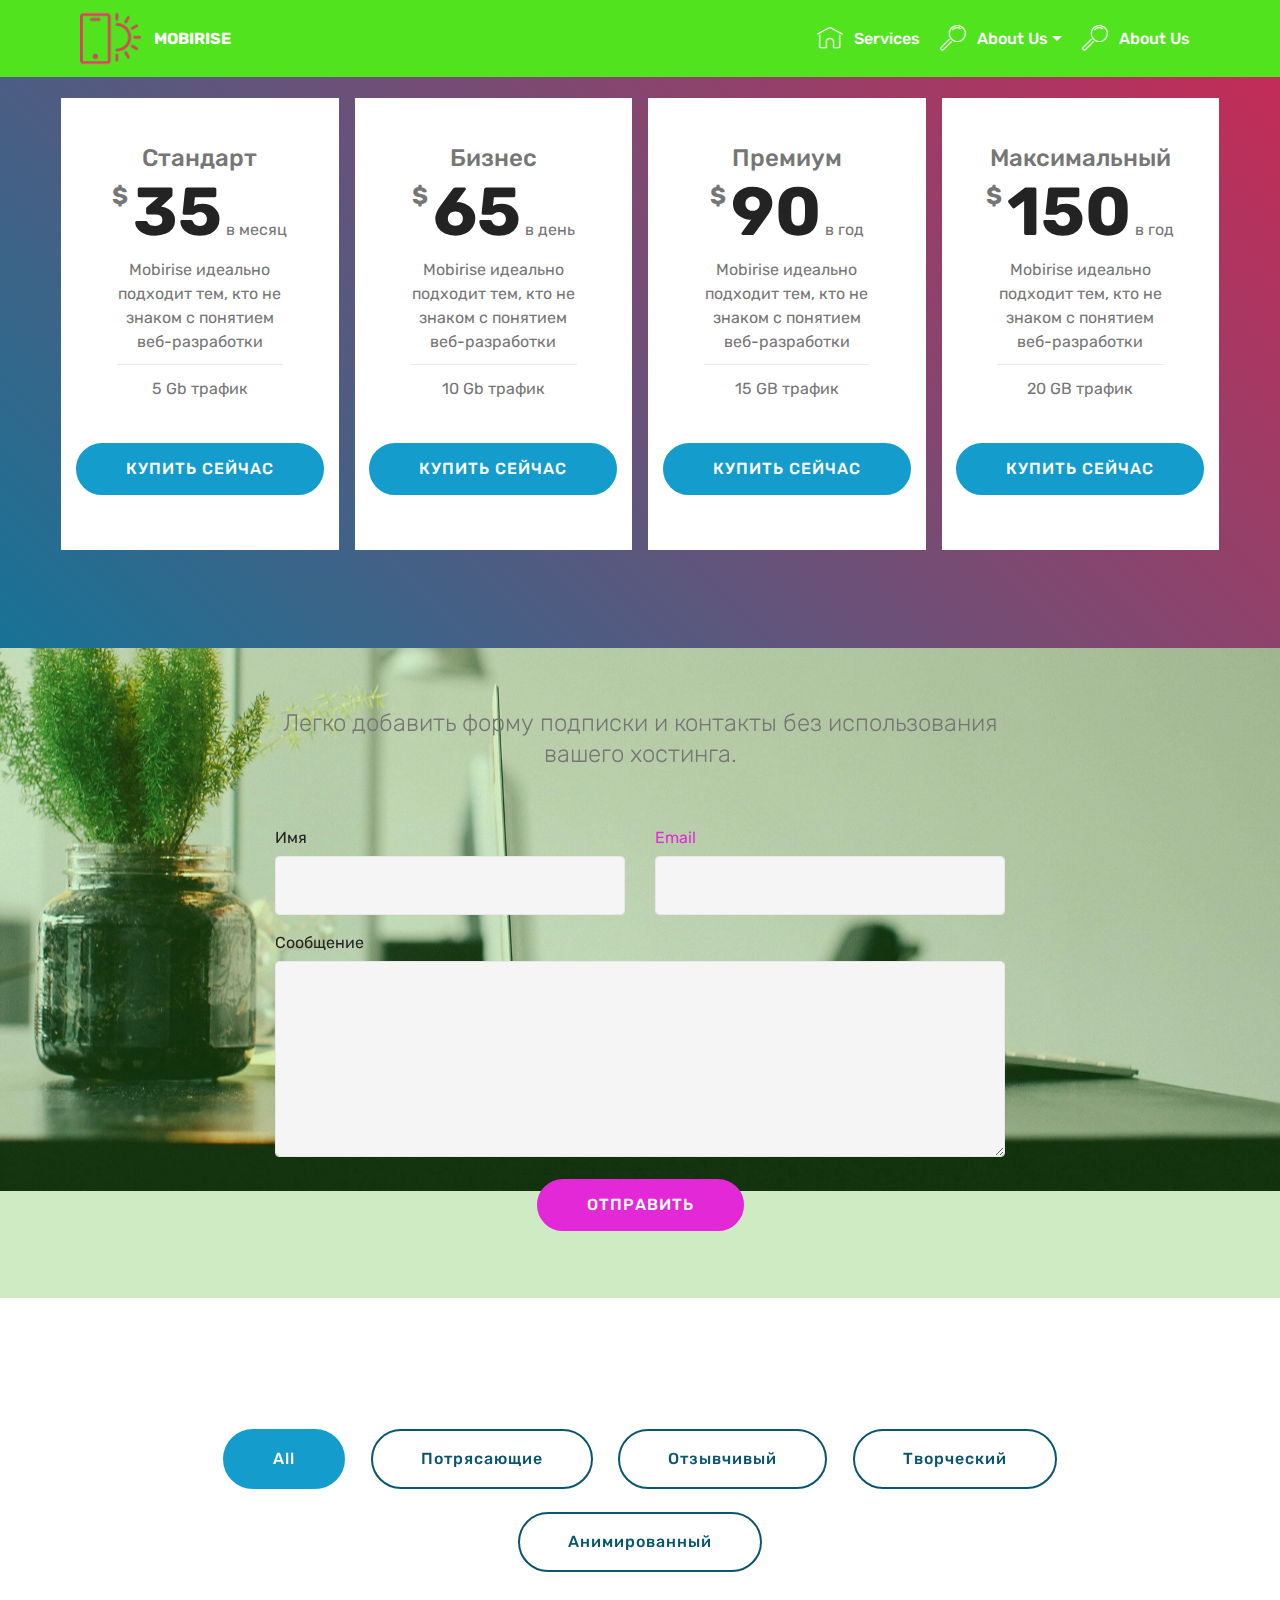
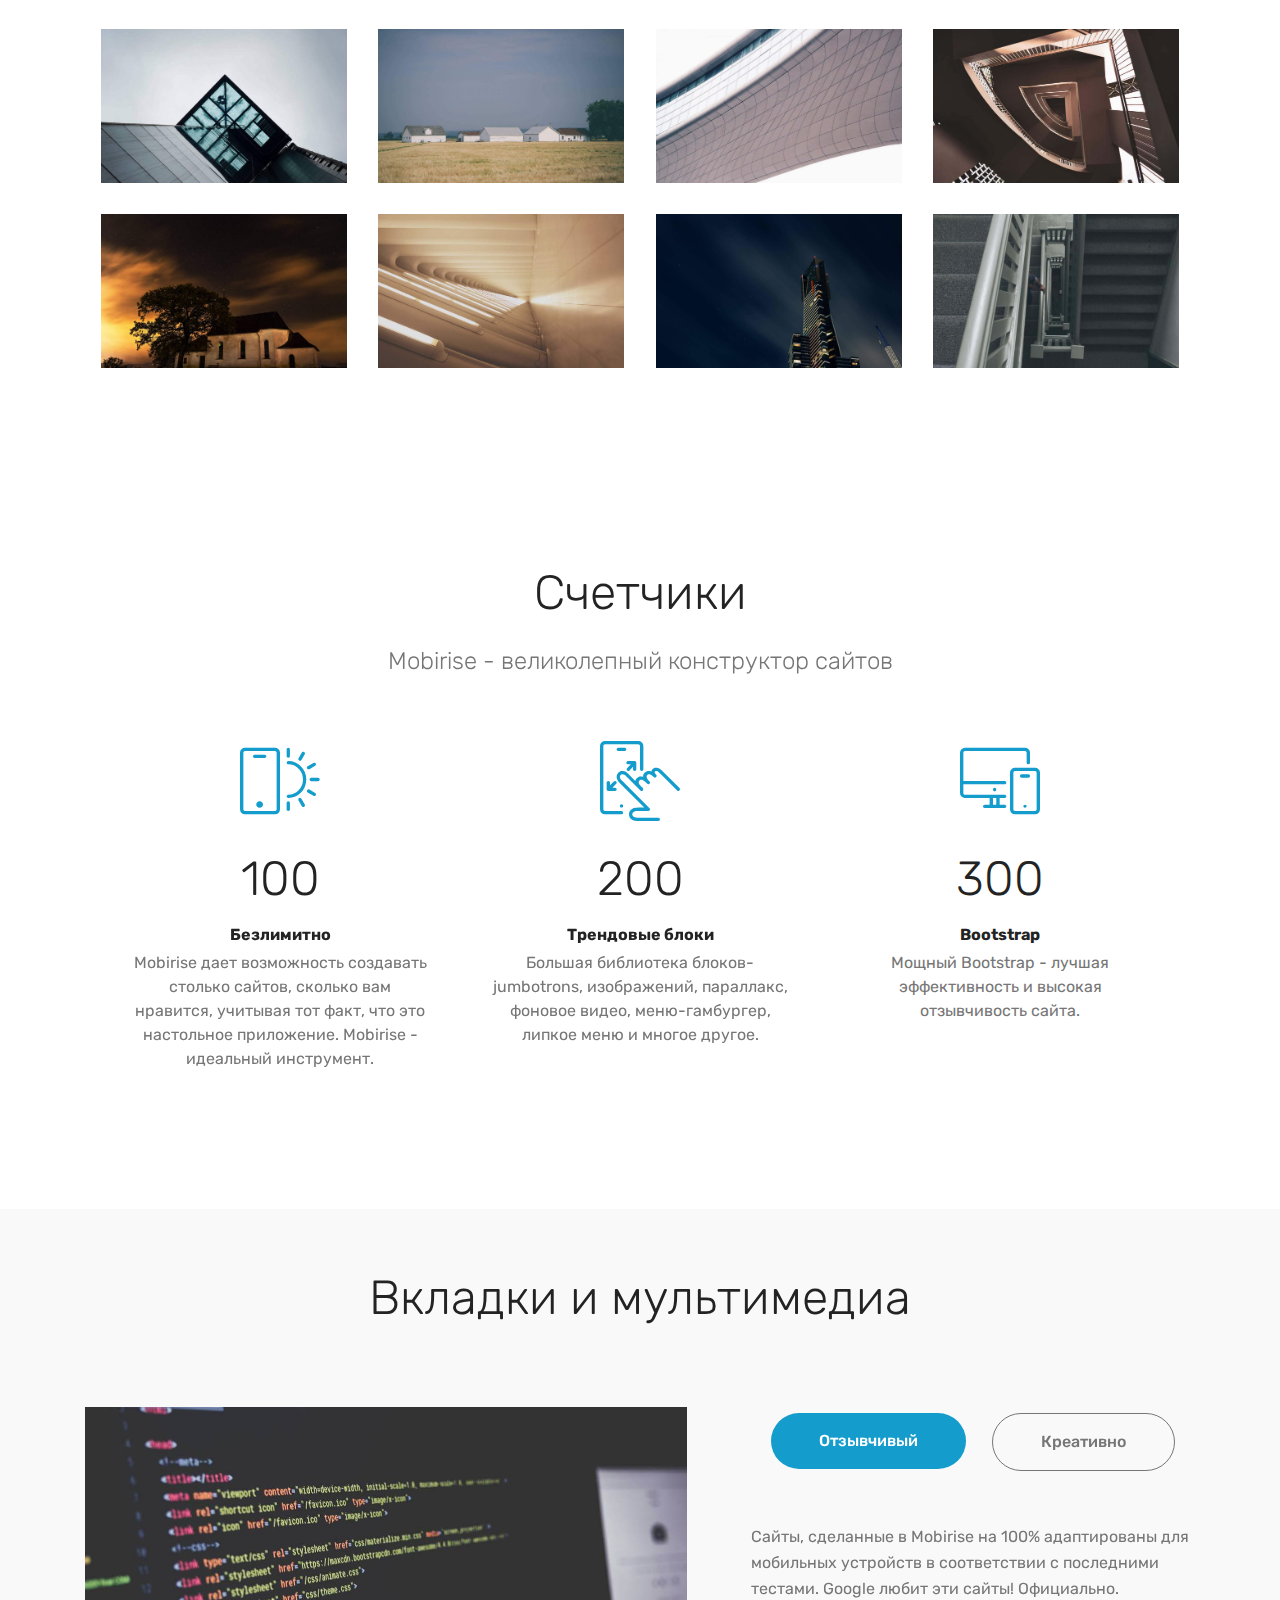
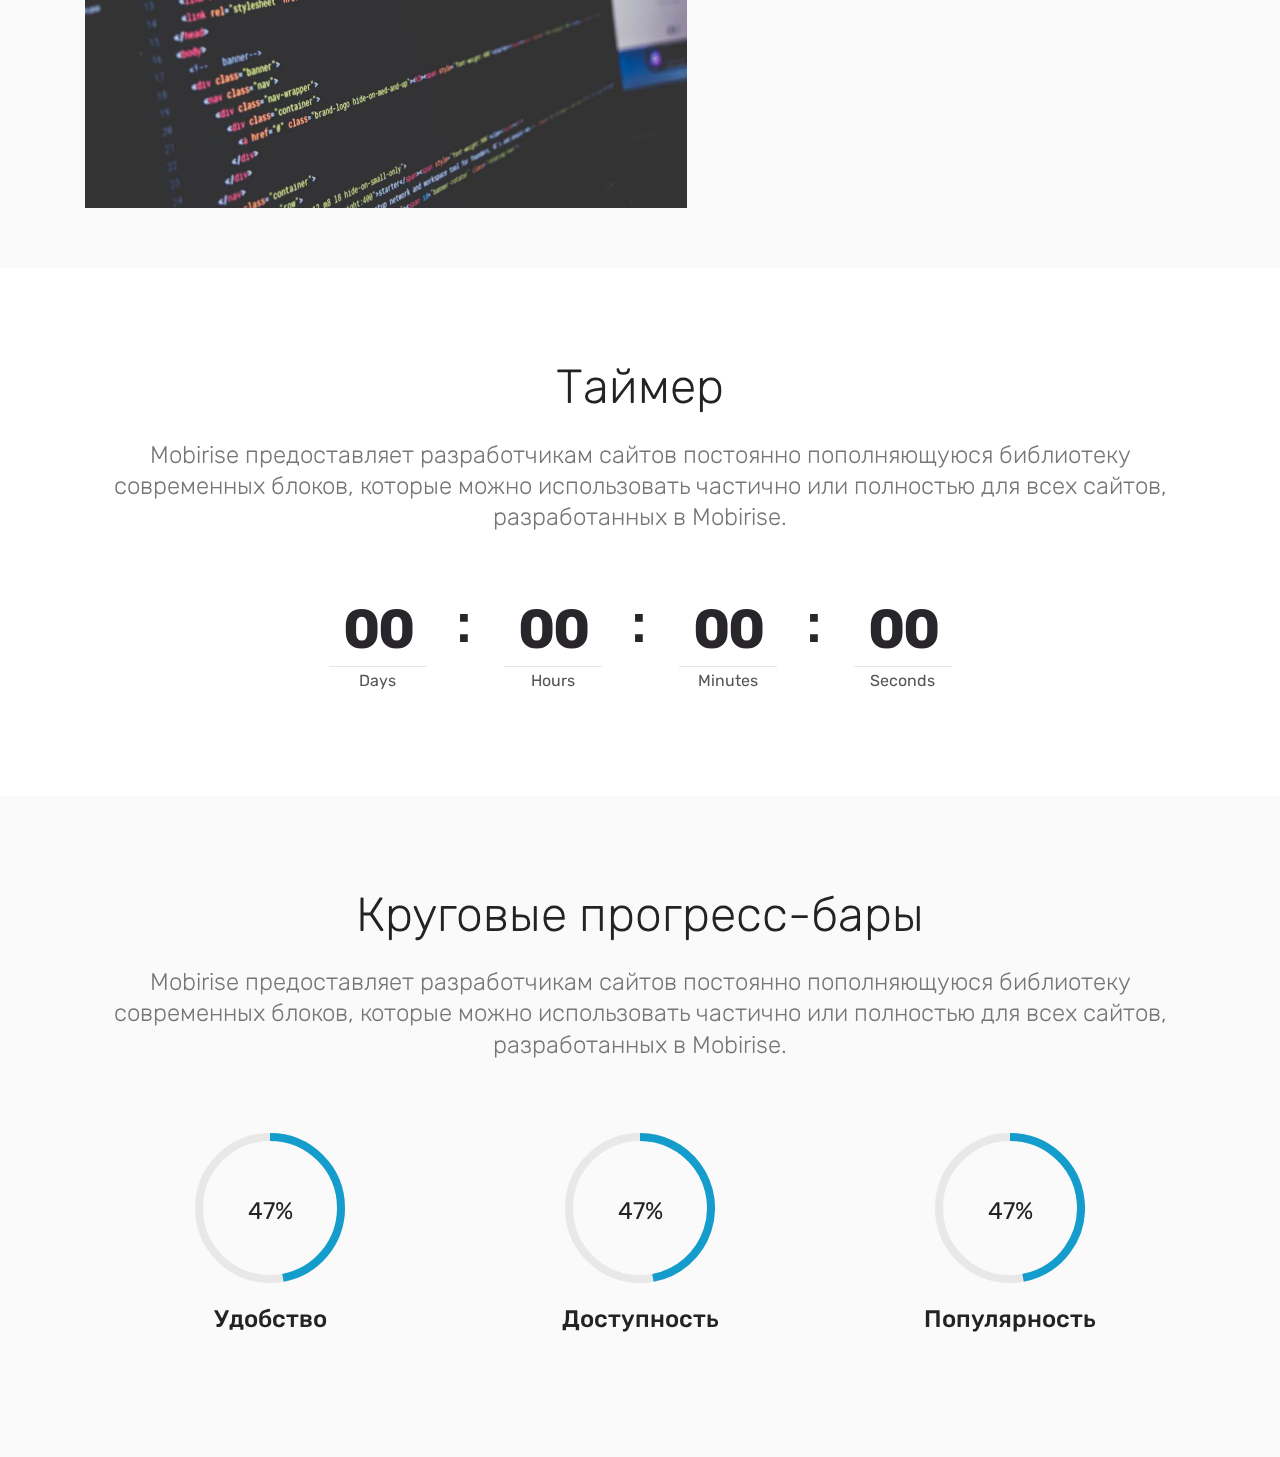
==== commit c67ee1dc: "create github pages" ====
--- a/page1.html
+++ b/page1.html
@@ -72,7 +72,7 @@
     </nav>
 </section>
 
-<section class="engine"><a href="https://mobirise.me/u">bootstrap responsive templates</a></section><section class="cid-qTIGCqnU1W" id="pricing-tables1-4">
+<section class="engine"><a href="https://mobirise.me/a">Mobirise alternative</a></section><section class="cid-qTIGCqnU1W" id="pricing-tables1-4">
 
     
 
@@ -236,7 +236,7 @@
             <div class="media-container-column col-lg-8" data-form-type="formoid">
                     <div data-form-alert="" hidden="">Спасибо за заполнение анкеты!</div>
             
-                    <form class="mbr-form" action="https://mobirise.com/" method="post" data-form-title="Mobirise Form"><input type="hidden" name="email" data-form-email="true" value="s+75MGqcy86DTGMSf+MILcSvpyCmMaPbqFFns4mMy7NUGrJ0p1JF78/EU77de7Ol6nFz6POpy0wTokrImp5S4pGObU6gATcy5Z507r/kiR5bM/2+STcdnlhFb0KBIIjC" data-form-field="Email">
+                    <form class="mbr-form" action="https://mobirise.com/" method="post" data-form-title="Mobirise Form"><input type="hidden" name="email" data-form-email="true" value="ml8+nMcy4yjRutAGslbNHlcg2vq2JWvECvhbJX0sv645kM7EjxXi3EoJTBb9L785f0cnkN69pNT4Rf4vtplvPx6GcQDXrIE6q81LC+cX193sYfFtfz6gEegLx5aTp4Pq" data-form-field="Email">
                         <div class="row row-sm-offset">
                             <div class="col-md-4 multi-horizontal" data-for="name">
                                 <div class="form-group">
--- a/assets/mobirise/css/mbr-additional.css
+++ b/assets/mobirise/css/mbr-additional.css
@@ -1768,6 +1768,32 @@
 .cid-qTkA127IK8 .mbr-section-btn {
   color: #50e31e;
 }
+.cid-qTZszpgi9x {
+  background-image: url("../../../assets/images/03.jpg");
+}
+.cid-qTZszpgi9x .icons-media-container {
+  display: flex;
+  justify-content: center;
+  -webkit-justify-content: center;
+  flex-direction: row;
+  -webkit-flex-direction: row;
+  flex-wrap: wrap;
+  -webkit-flex-wrap: wrap;
+  padding-top: 4rem;
+}
+.cid-qTZszpgi9x .icons-media-container .mbr-iconfont {
+  font-size: 96px;
+  color: #ffffff;
+}
+.cid-qTZszpgi9x .icons-media-container .icon-block {
+  padding-bottom: 1rem;
+}
+.cid-qTZszpgi9x .mbr-text {
+  color: #ffffff;
+}
+.cid-qTZszpgi9x .card {
+  padding-bottom: 1.5rem;
+}
 .cid-qTkAaeaxX5 {
   padding-top: 60px;
   padding-bottom: 60px;
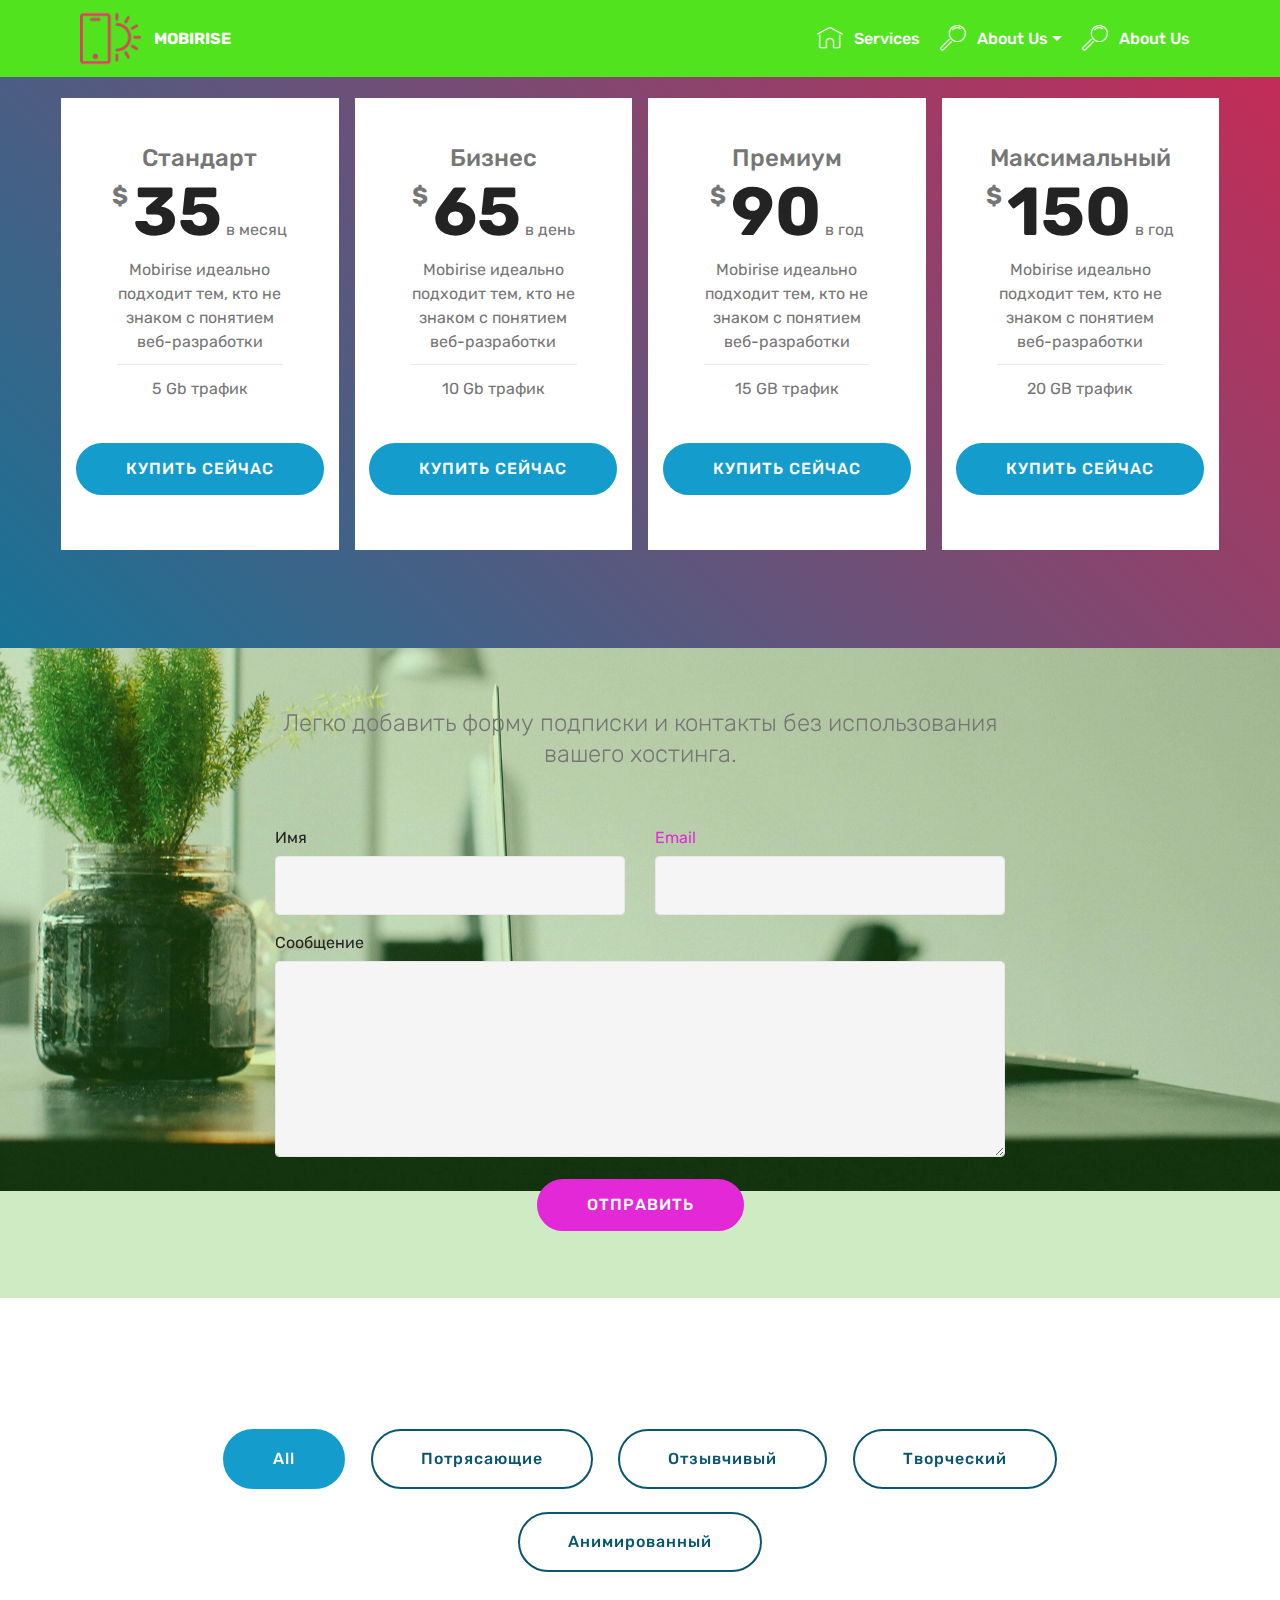
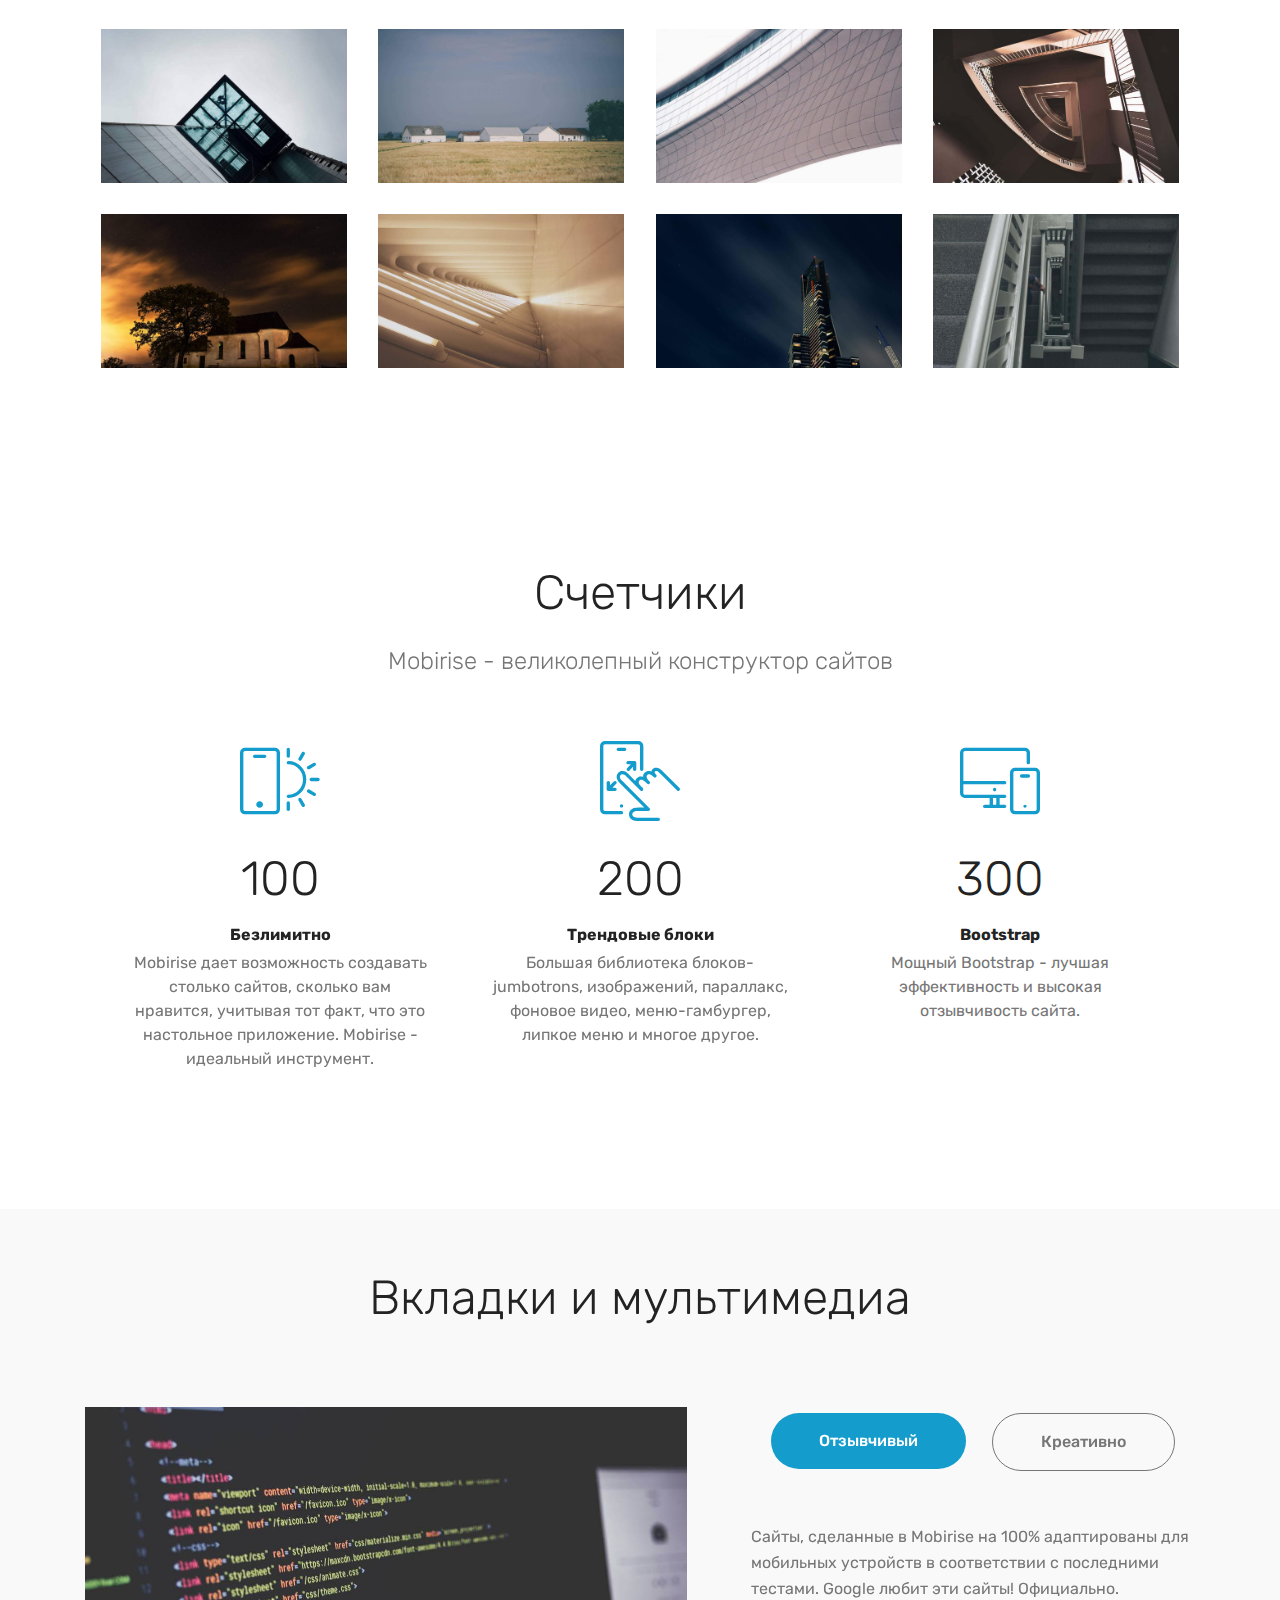
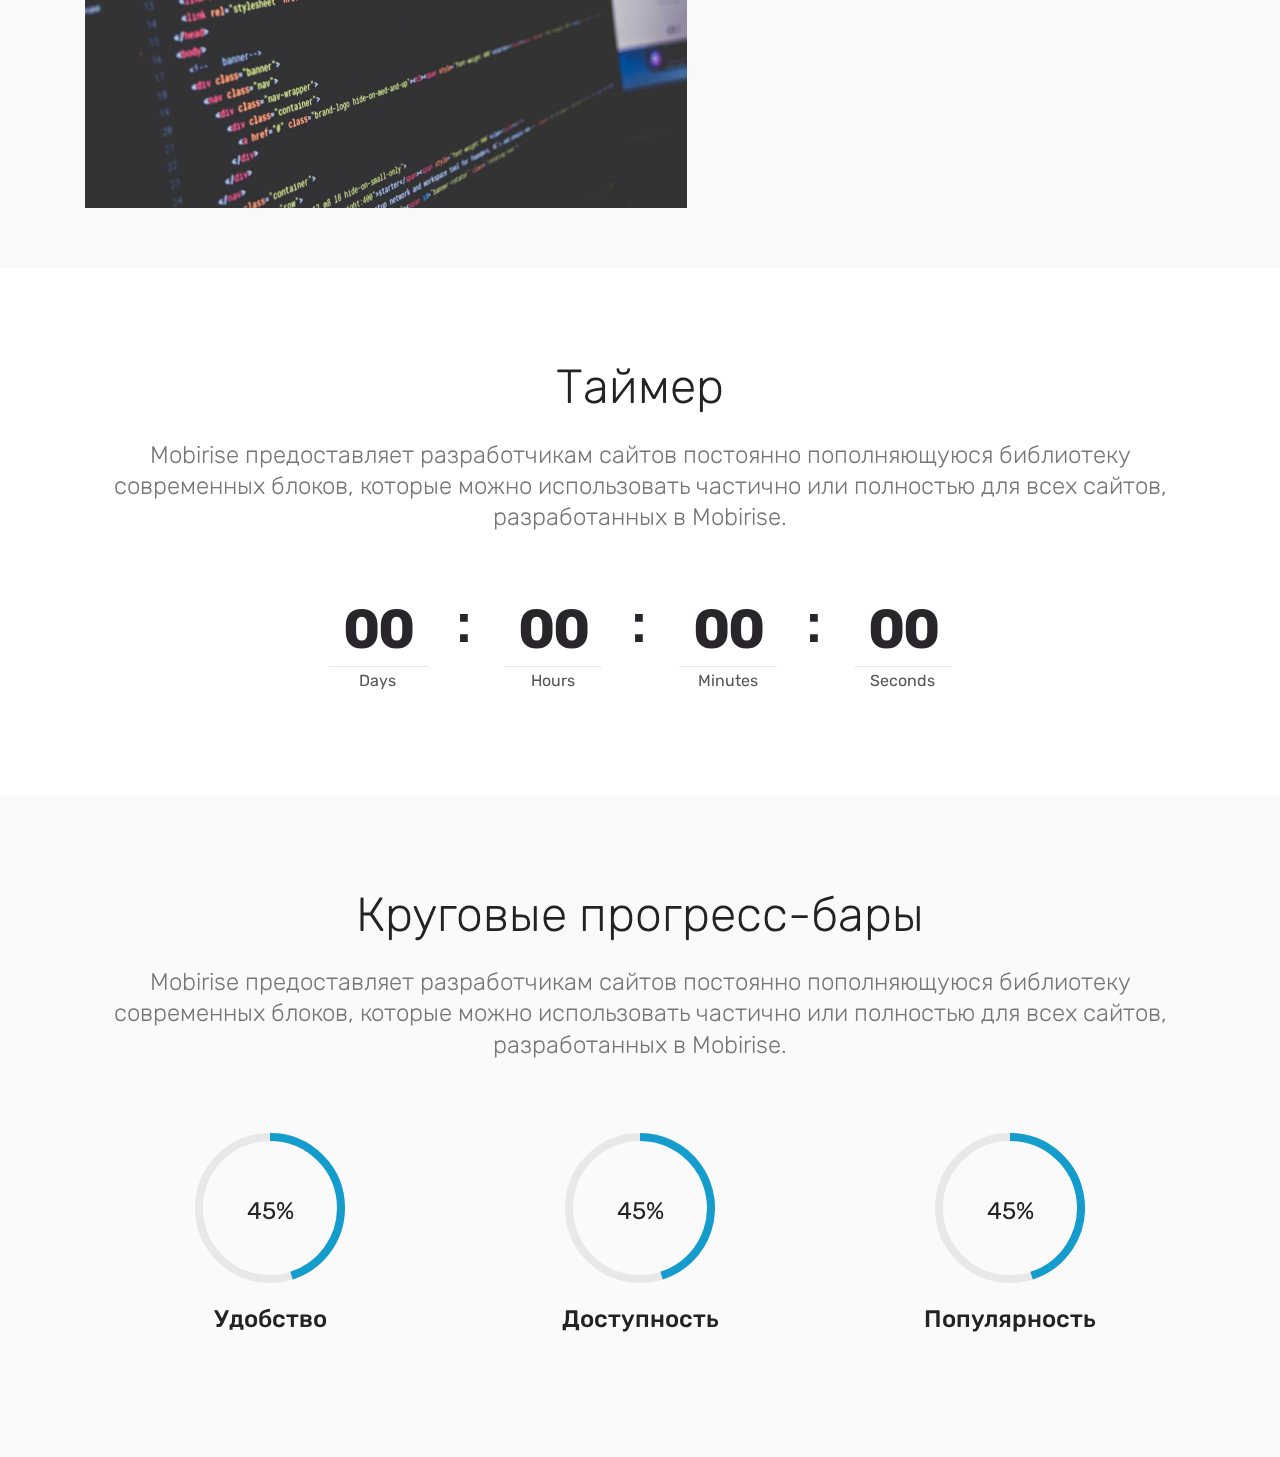
==== commit 39db7014: "create github pages" ====
--- a/page1.html
+++ b/page1.html
@@ -72,7 +72,7 @@
     </nav>
 </section>
 
-<section class="engine"><a href="https://mobirise.me/a">Mobirise alternative</a></section><section class="cid-qTIGCqnU1W" id="pricing-tables1-4">
+<section class="engine"><a href="https://mobirise.me/p">website templates free download</a></section><section class="cid-qTIGCqnU1W" id="pricing-tables1-4">
 
     
 
@@ -236,7 +236,7 @@
             <div class="media-container-column col-lg-8" data-form-type="formoid">
                     <div data-form-alert="" hidden="">Спасибо за заполнение анкеты!</div>
             
-                    <form class="mbr-form" action="https://mobirise.com/" method="post" data-form-title="Mobirise Form"><input type="hidden" name="email" data-form-email="true" value="ml8+nMcy4yjRutAGslbNHlcg2vq2JWvECvhbJX0sv645kM7EjxXi3EoJTBb9L785f0cnkN69pNT4Rf4vtplvPx6GcQDXrIE6q81LC+cX193sYfFtfz6gEegLx5aTp4Pq" data-form-field="Email">
+                    <form class="mbr-form" action="https://mobirise.com/" method="post" data-form-title="Mobirise Form"><input type="hidden" name="email" data-form-email="true" value="To07+o0W4RtS2UDCkwsY3u5vDkFepR+FAty062XdaDD+HWgSXLE+amlEZl54E37DJSbU73NmLRbp9drpT3/f+Wo6WQ4kyfL1Aa5oqfFLtaTDmybAq+jQzwfeeKdLSwCH" data-form-field="Email">
                         <div class="row row-sm-offset">
                             <div class="col-md-4 multi-horizontal" data-for="name">
                                 <div class="form-group">
--- a/assets/mobirise/css/mbr-additional.css
+++ b/assets/mobirise/css/mbr-additional.css
@@ -1794,6 +1794,9 @@
 .cid-qTZszpgi9x .card {
   padding-bottom: 1.5rem;
 }
+.cid-qTZszpgi9x H1 {
+  color: #f41717;
+}
 .cid-qTkAaeaxX5 {
   padding-top: 60px;
   padding-bottom: 60px;
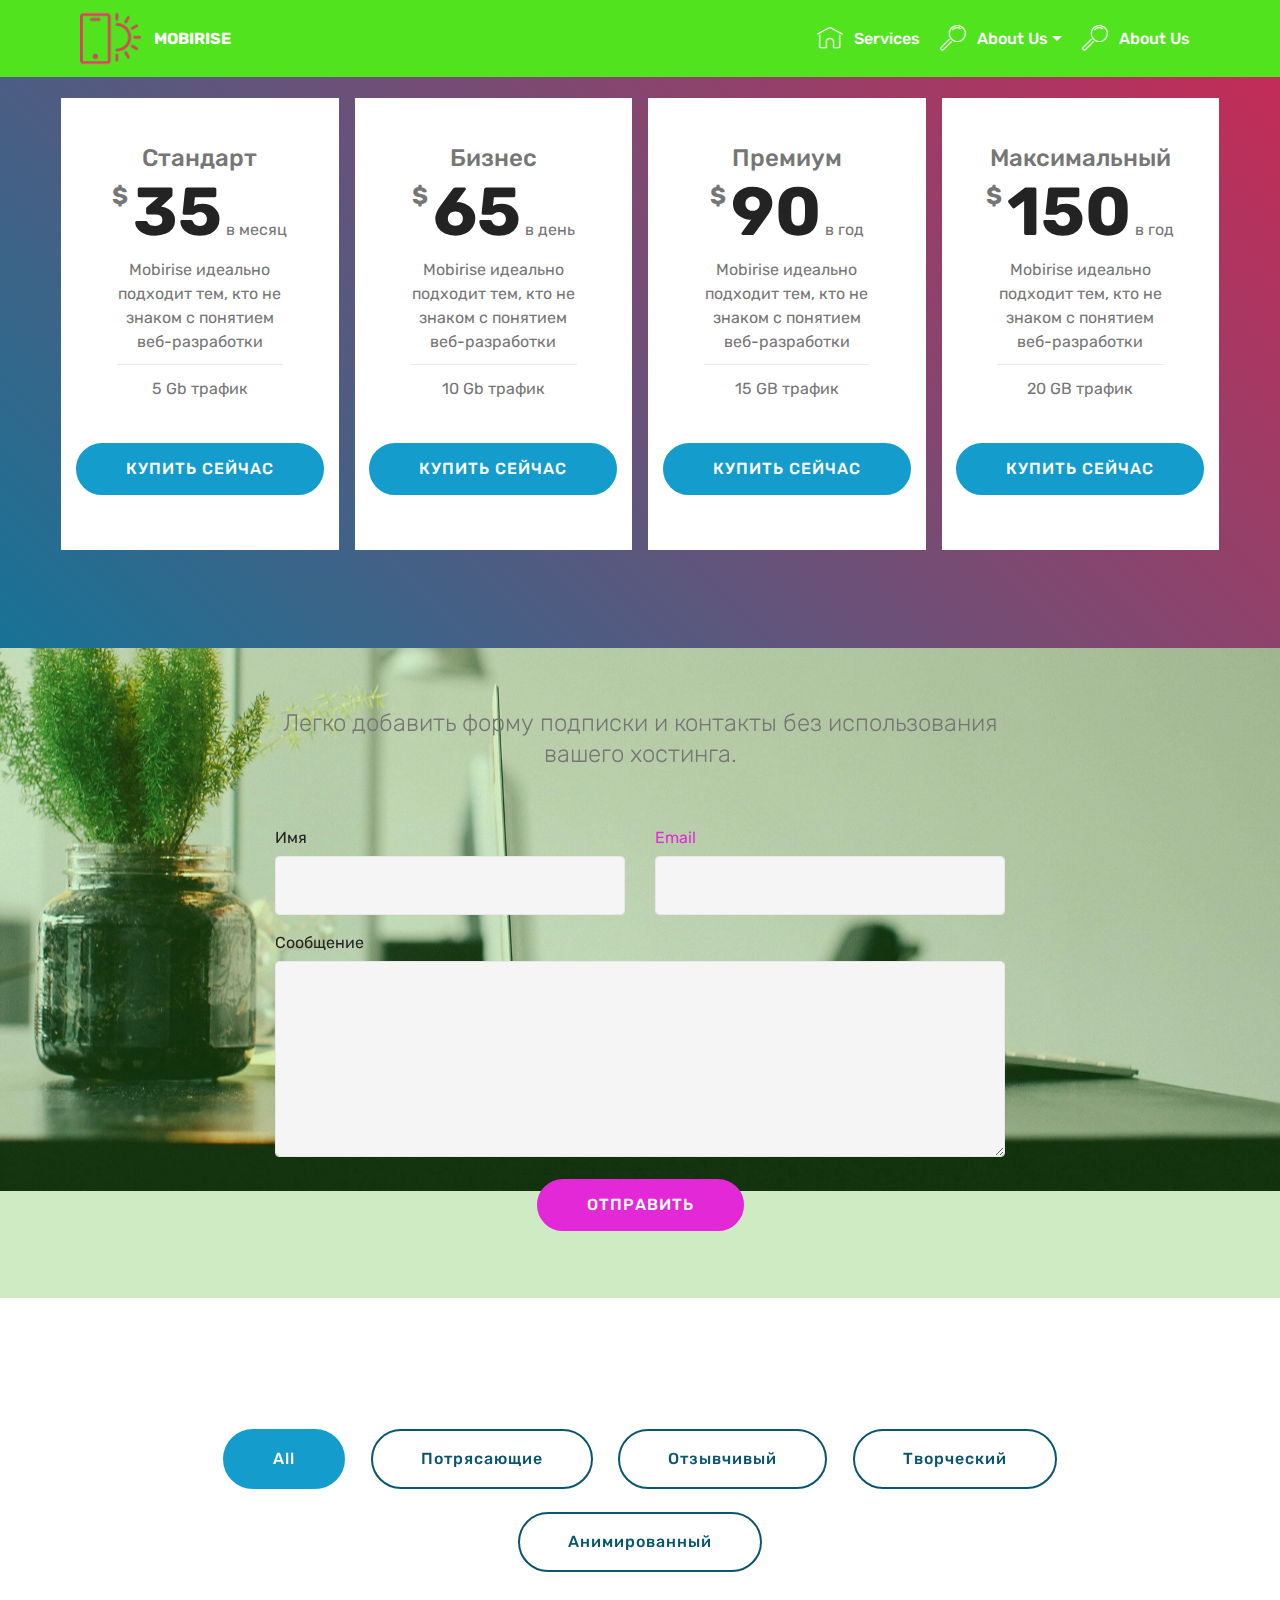
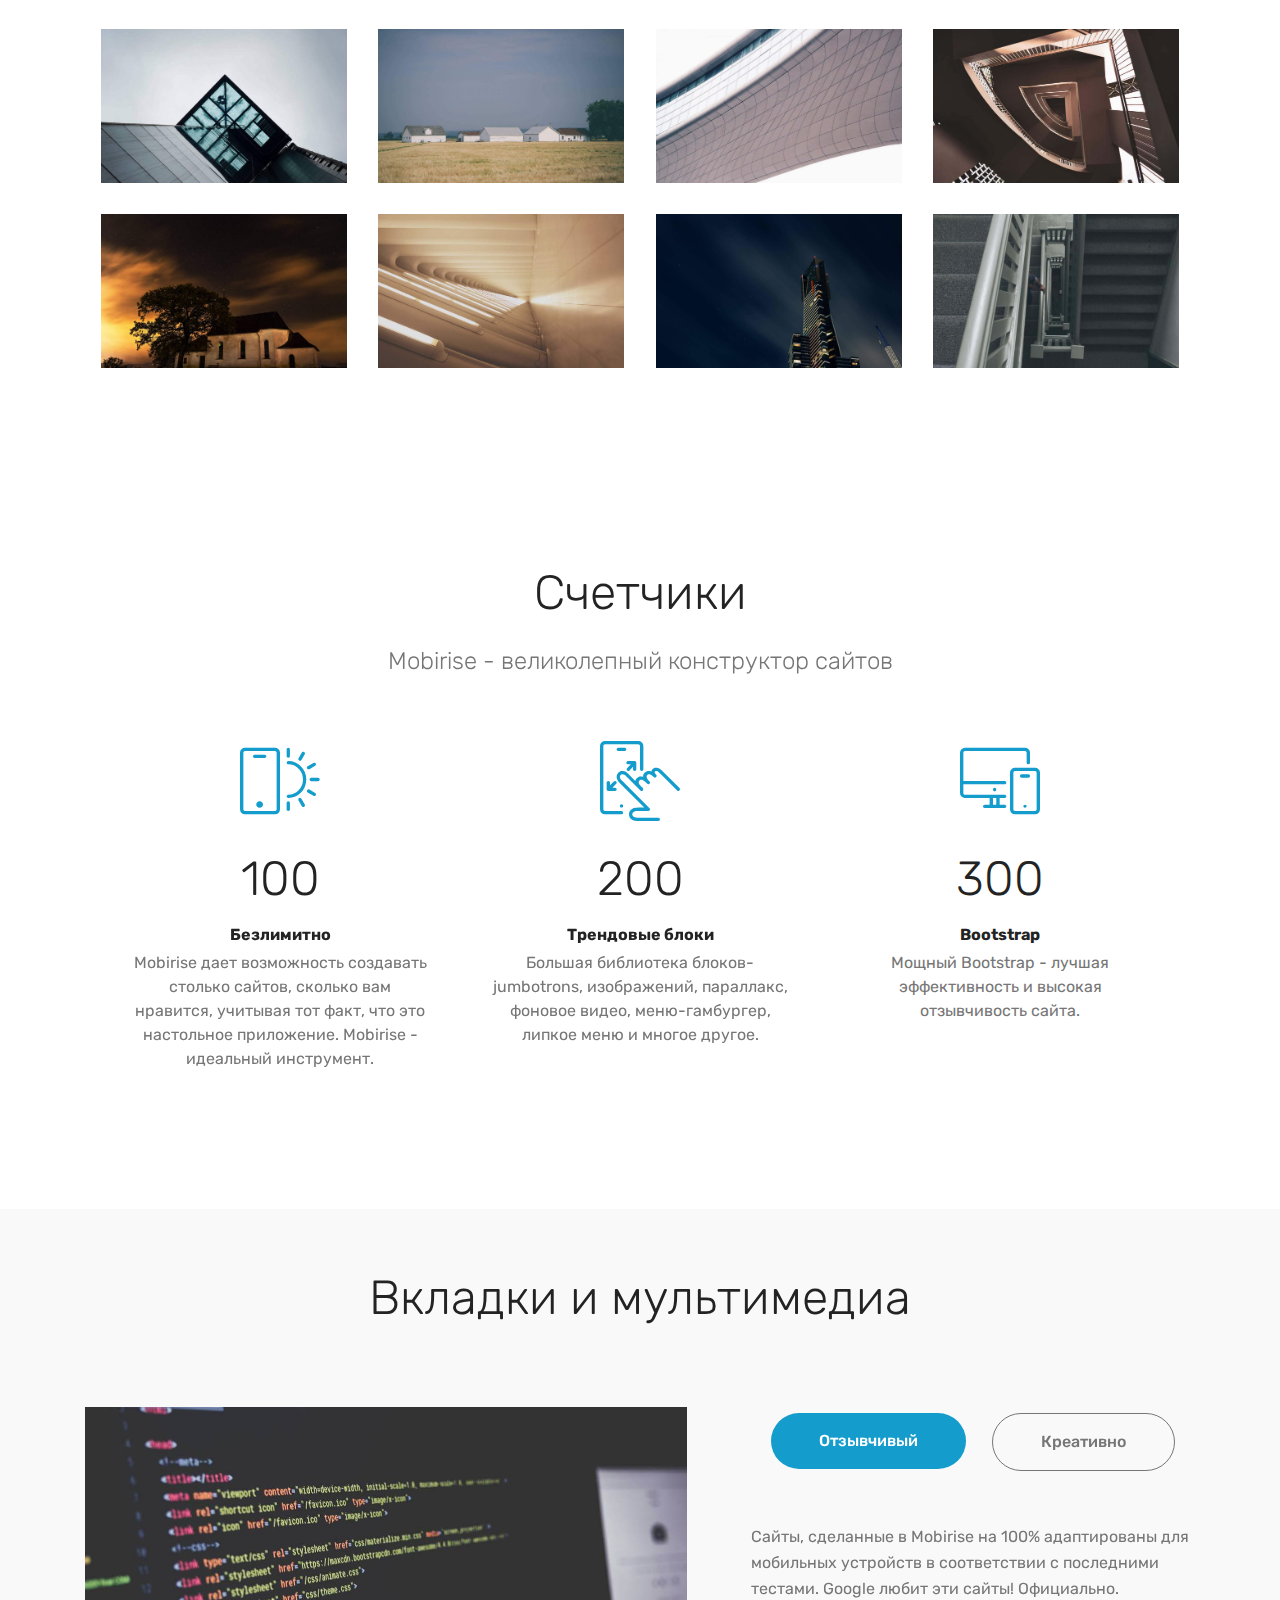
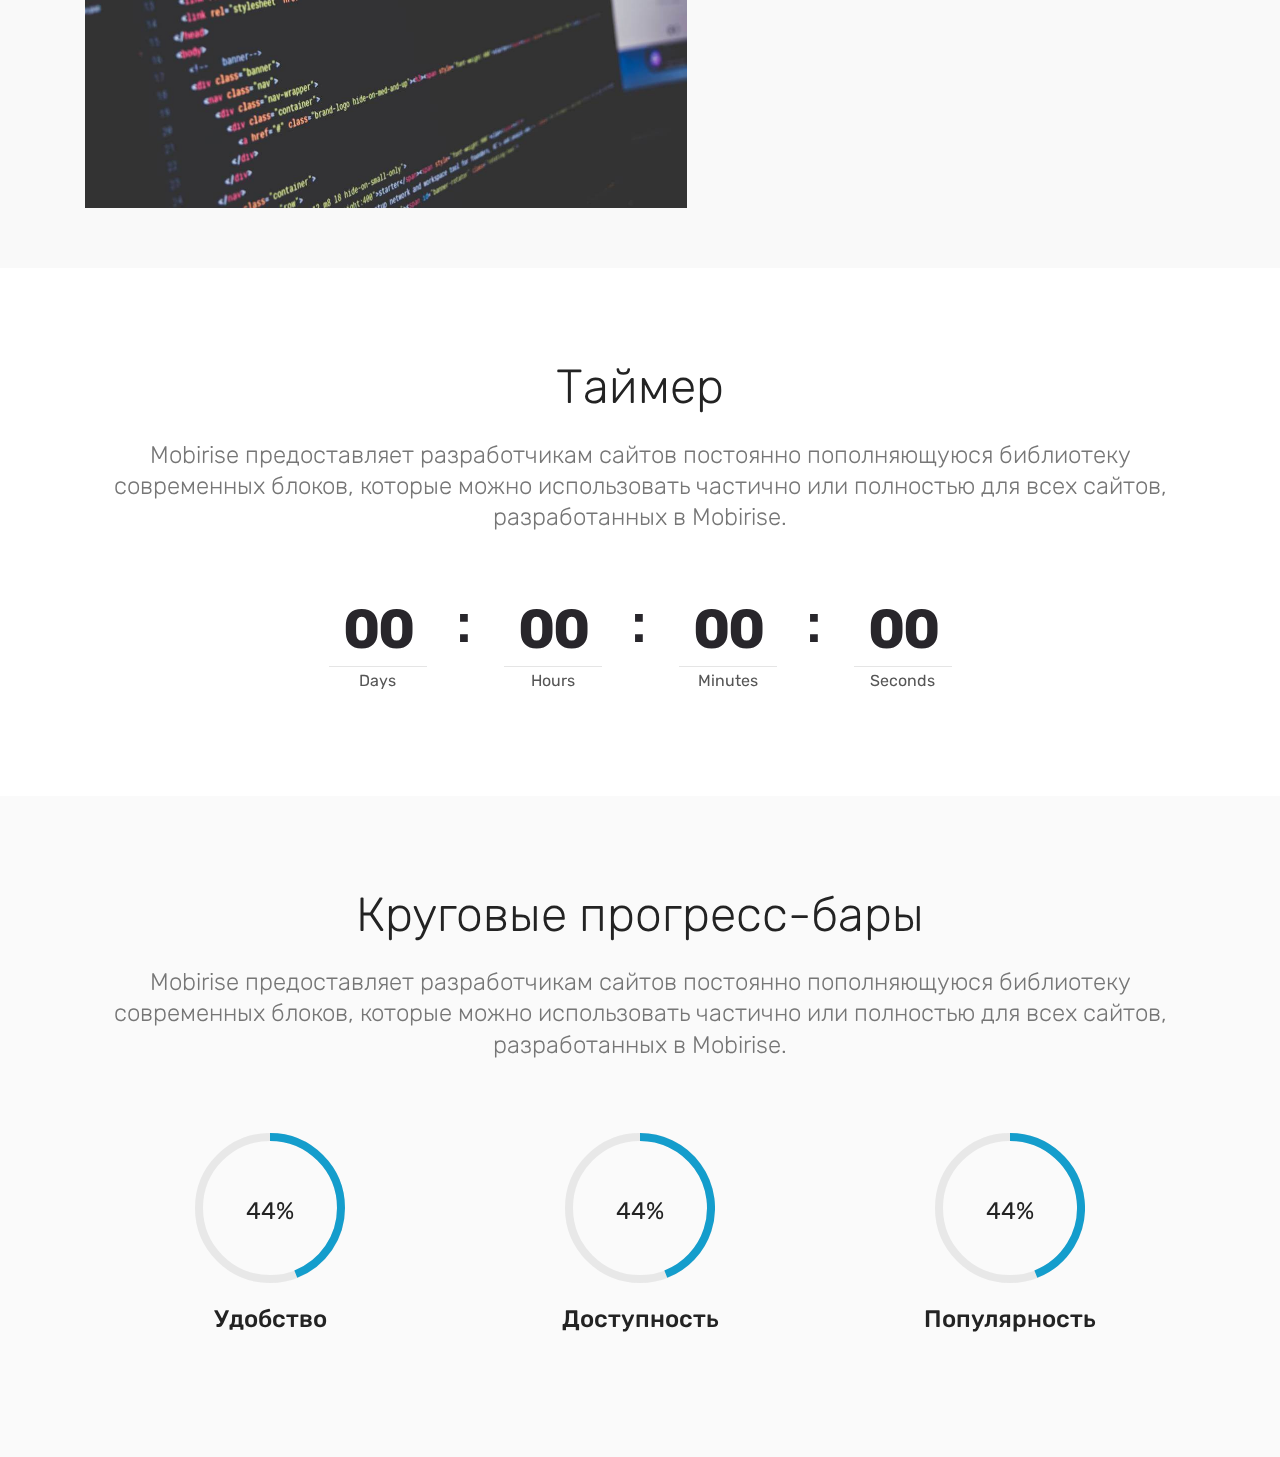
==== commit 0288bb59: "create github pages" ====
--- a/page1.html
+++ b/page1.html
@@ -72,7 +72,7 @@
     </nav>
 </section>
 
-<section class="engine"><a href="https://mobirise.me/p">website templates free download</a></section><section class="cid-qTIGCqnU1W" id="pricing-tables1-4">
+<section class="engine"><a href="https://mobirise.me/w">free html5 templates</a></section><section class="cid-qTIGCqnU1W" id="pricing-tables1-4">
 
     
 
@@ -236,7 +236,7 @@
             <div class="media-container-column col-lg-8" data-form-type="formoid">
                     <div data-form-alert="" hidden="">Спасибо за заполнение анкеты!</div>
             
-                    <form class="mbr-form" action="https://mobirise.com/" method="post" data-form-title="Mobirise Form"><input type="hidden" name="email" data-form-email="true" value="To07+o0W4RtS2UDCkwsY3u5vDkFepR+FAty062XdaDD+HWgSXLE+amlEZl54E37DJSbU73NmLRbp9drpT3/f+Wo6WQ4kyfL1Aa5oqfFLtaTDmybAq+jQzwfeeKdLSwCH" data-form-field="Email">
+                    <form class="mbr-form" action="https://mobirise.com/" method="post" data-form-title="Mobirise Form"><input type="hidden" name="email" data-form-email="true" value="4gJNG1KqI1kF72/HlvWrjDv3HGHebZIkthEdN5yUgCTkgRazWLULPmbrSgx/dm/+tb5AANG3oqiWsECeIg5zKS62bqRxpqjbH97ZuovoVQKWEqH/nwadw8TUEAosKjBU" data-form-field="Email">
                         <div class="row row-sm-offset">
                             <div class="col-md-4 multi-horizontal" data-for="name">
                                 <div class="form-group">
--- a/assets/mobirise/css/mbr-additional.css
+++ b/assets/mobirise/css/mbr-additional.css
@@ -1795,7 +1795,7 @@
   padding-bottom: 1.5rem;
 }
 .cid-qTZszpgi9x H1 {
-  color: #f41717;
+  color: #50e31e;
 }
 .cid-qTkAaeaxX5 {
   padding-top: 60px;
